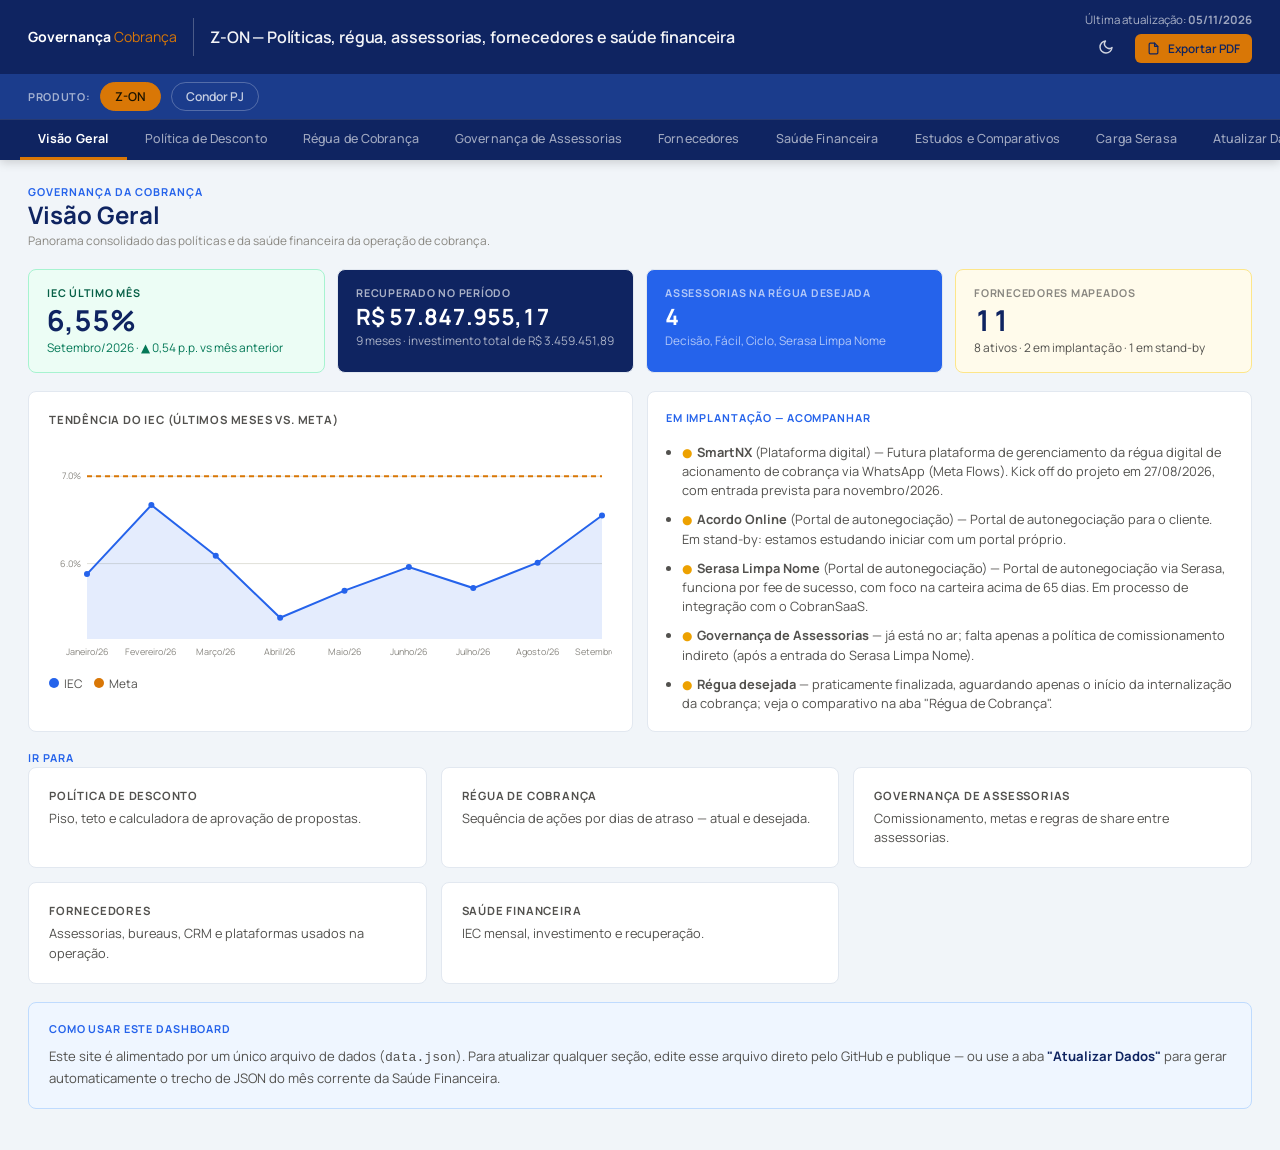
==== index.html @ 25c14201 "Carga Serasa vira aba própria (sai de dentro da Política de Desconto) Co-Authored-By: Claude Sonnet " ====
<!DOCTYPE html>
<html lang="pt-BR">
<head>
<meta charset="UTF-8">
<meta name="viewport" content="width=device-width, initial-scale=1.0">
<title>Governança da Cobrança</title>
<!-- Tipografia (Manrope, Google Fonts — dígitos tabulares para os KPIs) -->
<link rel="preconnect" href="https://fonts.googleapis.com">
<link rel="preconnect" href="https://fonts.gstatic.com" crossorigin>
<link href="https://fonts.googleapis.com/css2?family=Manrope:wght@400;500;600;700;800&display=swap" rel="stylesheet">
<link rel="stylesheet" href="style.css">
<style>
  /* extras específicos deste dashboard, além do template base */
  .table-card-header{font-size:.92rem;font-weight:700;color:var(--brand-navy);letter-spacing:-.01em;}
  body.dark .table-card-header{color:#f1f5f9;}
  .table-portfolio{table-layout:fixed;}

  #topBar{position:sticky;top:0;z-index:200;box-shadow:0 2px 10px rgba(0,0,0,.18);}
  #descontoToggle{position:sticky;top:var(--topbar-h,0px);z-index:150;background:var(--surface);padding:8px 0;margin-bottom:6px;}
  .product-nav{background:var(--brand-navy-mid);display:flex;align-items:center;gap:10px;padding:8px 28px;flex-wrap:wrap;}
  .product-nav-label{font-size:.68rem;font-weight:700;letter-spacing:.06em;text-transform:uppercase;color:rgba(255,255,255,.6);}
  .product-btn{padding:5px 14px;border:1px solid rgba(255,255,255,.25);border-radius:20px;background:transparent;color:rgba(255,255,255,.75);font-size:.76rem;font-weight:600;cursor:pointer;transition:all .15s;}
  .product-btn:hover{border-color:rgba(255,255,255,.5);color:#fff;}
  .product-btn.active{background:var(--brand-gold);border-color:var(--brand-gold);color:#1a1300;}
  .product-empty{padding:40px 20px;text-align:center;color:var(--ink-muted);font-size:.85rem;}
  .product-empty strong{display:block;color:var(--ink-secondary);font-size:1rem;margin-bottom:6px;}
  @media (max-width:480px){ .product-nav{padding:8px 16px;} }

  .recurso-grid{display:grid;grid-template-columns:repeat(auto-fill,minmax(240px,1fr));gap:12px;}
  .recurso-card{display:flex;align-items:center;justify-content:space-between;gap:10px;padding:12px 14px;border:1px solid var(--surface-border,rgba(0,0,0,.08));border-radius:10px;background:var(--surface-2,rgba(0,0,0,.02));}
  .recurso-card.recurso-pendente{opacity:.65;}
  .recurso-info strong{font-size:.82rem;color:var(--ink-primary);display:block;}
  .recurso-info p{font-size:.74rem;color:var(--ink-secondary);margin-top:3px;}
  .recurso-btn{flex-shrink:0;display:inline-flex;align-items:center;gap:6px;padding:6px 12px;border-radius:6px;background:var(--brand-blue);color:#fff;font-size:.74rem;font-weight:700;text-decoration:none;white-space:nowrap;transition:background-color .15s;}
  .recurso-btn:hover{background:var(--brand-blue-light);}
  .recurso-btn-disabled{background:transparent;border:1px dashed var(--ink-muted);color:var(--ink-muted);cursor:default;}

  .status-pill{display:inline-flex;align-items:center;gap:5px;font-size:.68rem;font-weight:700;letter-spacing:.04em;text-transform:uppercase;padding:3px 10px;border-radius:20px;}
  .status-pill.ativo{background:#ECFDF5;color:#065F46;}
  .status-pill.em_implantacao{background:#FFFBEB;color:#92400E;}
  .cg-grid{display:grid;grid-template-columns:repeat(auto-fit,minmax(190px,1fr));gap:10px;margin:10px 0;} .cg-grid label{display:block;font-size:.72rem;color:var(--ink-muted);margin-bottom:3px;} .cg-grid select,.cg-grid input{width:100%;padding:6px 8px;border:1px solid var(--gridline);border-radius:4px;background:var(--surface-card);color:var(--ink-primary);font:inherit;font-size:.85rem;}
  .delta-up{color:#15803D;font-weight:700;} .delta-down{color:#B91C1C;font-weight:700;} body.dark .delta-up{color:#4ADE80;} body.dark .delta-down{color:#F87171;}
  .status-pill.stand_by{background:#F1F5F9;color:#475569;}
  body.dark .status-pill.ativo{background:#0f2d1a;color:#6ee7b7;}
  body.dark .status-pill.em_implantacao{background:#2d2008;color:#F59E0B;}
  body.dark .status-pill.stand_by{background:#1e293b;color:#94A3B8;}

  .regua-track{display:flex;flex-direction:column;gap:0;border-left:2px solid var(--gridline);margin-left:8px;}
  .regua-step{position:relative;padding:10px 0 10px 22px;border-bottom:1px dashed var(--gridline);}
  .regua-step:last-child{border-bottom:none;}
  .regua-step::before{content:'';position:absolute;left:-7px;top:16px;width:12px;height:12px;border-radius:50%;background:var(--brand-blue);border:2px solid var(--surface-card);}
  .regua-step.marco::before{background:var(--brand-gold);}
  .regua-dias{font-size:.68rem;font-weight:700;letter-spacing:.05em;text-transform:uppercase;color:var(--brand-navy);}
  .regua-acao{font-size:.83rem;color:var(--ink-secondary);margin-top:2px;}
  .regua-resp{font-size:.7rem;color:var(--ink-muted);margin-top:2px;}
  body.dark .regua-dias{color:#f1f5f9;}

  .provider-grid{display:grid;grid-template-columns:repeat(auto-fit,minmax(260px,1fr));gap:14px;margin-bottom:18px;}
  .provider-card{background:var(--surface-card);border:1px solid #E2E8F0;border-radius:8px;padding:16px 18px;}
  .provider-name{font-size:.95rem;font-weight:700;color:var(--brand-navy);margin-bottom:2px;}
  .provider-cat{font-size:.68rem;font-weight:700;letter-spacing:.05em;text-transform:uppercase;color:var(--brand-blue);margin-bottom:8px;}
  .provider-papel{font-size:.8rem;color:var(--ink-secondary);line-height:1.5;margin-bottom:10px;}
  .provider-topicos{list-style:none;padding:0;margin:0 0 10px;font-size:.8rem;color:var(--ink-secondary);line-height:1.6;}
  .provider-topicos li{margin-bottom:3px;}
  .provider-topicos strong{color:var(--ink-primary);font-weight:700;}
  body.dark .provider-card{border-color:#334155;}
  body.dark .provider-name{color:#f1f5f9;}

  .calc-frame{width:100%;height:640px;border:1px solid #E2E8F0;border-radius:8px;background:#fff;}
  .estudo-frame{width:100%;height:820px;border:1px solid #E2E8F0;border-radius:8px;background:#fff;}

  .form-grid{display:grid;grid-template-columns:repeat(auto-fit,minmax(220px,1fr));gap:10px 14px;margin-bottom:16px;}
  .form-field label{display:block;font-size:.68rem;font-weight:700;text-transform:uppercase;letter-spacing:.05em;color:var(--ink-muted);margin-bottom:5px;}
  .form-field input, .form-field select{width:100%;padding:8px 10px;border:1px solid #CBD5E1;border-radius:6px;font-size:.85rem;font-family:inherit;background:var(--surface-card);color:var(--ink-primary);}
  body.dark .form-field input, body.dark .form-field select{border-color:#334155;}
  .btn{display:inline-flex;align-items:center;gap:8px;padding:9px 18px;border:none;border-radius:6px;background:var(--brand-navy);color:#fff;font-size:.8rem;font-weight:600;cursor:pointer;transition:background-color .15s,transform .05s;}
  .btn:hover{background:var(--brand-navy-mid);}
  .btn:active{transform:translateY(1px);}
  .btn.gold{background:var(--brand-gold);color:var(--brand-navy);}
  .btn.gold:hover{background:var(--brand-gold-light);}
  textarea#jsonOut{width:100%;min-height:220px;font-family:'IBM Plex Mono',monospace,monospace;font-size:.75rem;padding:12px;border:1px solid #CBD5E1;border-radius:6px;background:#0f172a;color:#e2e8f0;}

  /* callouts (regulamento de assessorias) */
  .callout{border-radius:8px;padding:12px 16px;margin:12px 0;font-size:.83rem;line-height:1.55;border-left:3px solid;background:var(--surface-card);border-top:1px solid #E2E8F0;border-right:1px solid #E2E8F0;border-bottom:1px solid #E2E8F0;}
  .callout p{margin:0;color:var(--ink-secondary);}
  .callout-label{display:block;font-weight:700;margin-bottom:4px;}
  .callout-info{border-left-color:var(--brand-blue);} .callout-info .callout-label{color:var(--brand-blue);}
  .callout-alert{border-left-color:var(--delta-neg);} .callout-alert .callout-label{color:var(--delta-neg);}
  .callout-success{border-left-color:var(--status-good);} .callout-success .callout-label{color:var(--status-good);}
  body.dark .callout{background:var(--surface-card);border-top-color:#334155;border-right-color:#334155;border-bottom-color:#334155;}

  .prizegrid{display:grid;grid-template-columns:repeat(3,1fr);gap:10px;margin:12px 0;}
  @media (max-width:640px){ .prizegrid{grid-template-columns:1fr;} }
  .prizecard{border:1px solid #E2E8F0;border-radius:8px;padding:14px;background:var(--surface-card);}
  body.dark .prizecard{border-color:#334155;}
  .prizecard .place{font-size:.68rem;font-weight:700;letter-spacing:.05em;text-transform:uppercase;color:var(--ink-muted);margin-bottom:8px;}
  .prizecard .row{display:flex;justify-content:space-between;align-items:baseline;padding:6px 0;font-size:.8rem;color:var(--ink-secondary);}
  .prizecard .row .amt{font-weight:700;color:var(--ink-primary);font-variant-numeric:tabular-nums;}
  .prizecard .row.turbo{margin:4px -14px 0;padding:8px 14px;background:#ECFDF5;border-top:1px solid #bbf0cd;}
  .prizecard .row.turbo .amt{color:var(--status-good);}
  body.dark .prizecard .row.turbo{background:#0f2d1a;border-top-color:#1f4a2e;}
  .prizecard .row.plus{margin:0 -14px -14px;padding:8px 14px;background:#FEF3C7;border-top:1px solid #FDE68A;border-radius:0 0 7px 7px;}
  .prizecard .row.plus .amt{color:var(--brand-gold);}
  body.dark .prizecard .row.plus{background:#3a2a0a;border-top-color:#5c4413;}

  .criteria-legend{display:flex;flex-wrap:wrap;gap:10px;margin:2px 0 16px;}
  .criteria-item{flex:1 1 240px;display:flex;align-items:center;gap:9px;padding:10px 13px;border-radius:8px;font-size:.8rem;color:var(--ink-secondary);border:1px solid #E2E8F0;background:var(--surface-card);}
  .criteria-item .tag{flex-shrink:0;font-size:.65rem;font-weight:700;text-transform:uppercase;letter-spacing:.03em;padding:4px 9px;border-radius:100px;}
  .criteria-item.base .tag{background:#F1F5F9;color:var(--ink-secondary);border:1px solid #CBD5E1;}
  .criteria-item.turbo{border-color:#bbf0cd;background:#ECFDF5;}
  .criteria-item.turbo .tag{background:var(--status-good);color:#fff;}
  .criteria-item.plus{border-color:#FDE68A;background:#FEF3C7;}
  .criteria-item.plus .tag{background:var(--brand-gold);color:#fff;}
  body.dark .criteria-item{border-color:#334155;}
  body.dark .criteria-item.base .tag{background:#1e293b;border-color:#334155;}
  body.dark .criteria-item.turbo{border-color:#1f4a2e;background:#0f2d1a;}
  body.dark .criteria-item.plus{border-color:#5c4413;background:#3a2a0a;}
</style>
</head>
<body>
<script>try{if(localStorage.getItem('governancaCobrancaDarkMode')==='true')document.body.classList.add('dark')}catch(e){}</script>

<div id="topBar">
  <div class="header">
    <div class="header-left">
      <div class="logo"><span style="font-weight:700;">Governança</span><em> Cobrança</em></div>
      <div class="header-sep"></div>
      <div class="header-title" id="headerTitle">Políticas, régua, assessorias, fornecedores e saúde financeira</div>
    </div>
    <div class="header-right">
      <div class="header-update">Última atualização: <strong id="lastUpdate">—</strong></div>
      <button id="darkModeBtn" onclick="toggleDark()" title="Alternar modo escuro" style="background:none;border:none;color:#fff;opacity:.8;cursor:pointer;padding:6px 8px;border-radius:8px;display:inline-flex;align-items:center;margin-top:4px;">
        <svg id="iconMoon" width="16" height="16" viewBox="0 0 24 24" fill="none" stroke="currentColor" stroke-width="2.2" stroke-linecap="round" stroke-linejoin="round"><path d="M21 12.79A9 9 0 1 1 11.21 3a7 7 0 0 0 9.79 9.79z"/></svg>
        <svg id="iconSun" width="16" height="16" viewBox="0 0 24 24" fill="none" stroke="currentColor" stroke-width="2.2" stroke-linecap="round" stroke-linejoin="round" style="display:none"><circle cx="12" cy="12" r="5"/><line x1="12" y1="1" x2="12" y2="3"/><line x1="12" y1="21" x2="12" y2="23"/><line x1="4.22" y1="4.22" x2="5.64" y2="5.64"/><line x1="18.36" y1="18.36" x2="19.78" y2="19.78"/><line x1="1" y1="12" x2="3" y2="12"/><line x1="21" y1="12" x2="23" y2="12"/><line x1="4.22" y1="19.78" x2="5.64" y2="18.36"/><line x1="18.36" y1="5.64" x2="19.78" y2="4.22"/></svg>
      </button>
      <button class="print-btn btn gold" onclick="window.print()" style="margin-left:10px;padding:6px 12px;font-size:.74rem;">
        <svg width="13" height="13" viewBox="0 0 24 24" fill="none" stroke="currentColor" stroke-width="2.2" stroke-linecap="round" stroke-linejoin="round"><path d="M14 2H6a2 2 0 0 0-2 2v16a2 2 0 0 0 2 2h12a2 2 0 0 0 2-2V8z"/><polyline points="14 2 14 8 20 8"/></svg>
        Exportar PDF
      </button>
    </div>
  </div>

  <div class="product-nav" id="productNav"></div>

  <div class="tab-nav">
    <button class="tab-btn active" data-tab="visao">Visão Geral</button>
    <button class="tab-btn" data-tab="desconto">Política de Desconto</button>
    <button class="tab-btn" data-tab="regua">Régua de Cobrança</button>
    <button class="tab-btn" data-tab="assessorias">Governança de Assessorias</button>
    <button class="tab-btn" data-tab="fornecedores">Fornecedores</button>
    <button class="tab-btn" data-tab="saude">Saúde Financeira</button>
    <button class="tab-btn" data-tab="estudos">Estudos e Comparativos</button>    <button class="tab-btn" data-tab="carga">Carga Serasa</button>    <button class="tab-btn" data-tab="atualizar">Atualizar Dados</button>
    <button class="tab-btn" data-tab="mapa">Mapa da Cobrança</button>
  </div>
</div>

<!-- VISÃO GERAL -->
<div class="tab-panel active" id="tab-visao">
  <p class="sec-label">Governança da cobrança</p>
  <h1 class="sec-title">Visão Geral</h1>
  <p class="sec-subtitle">Panorama consolidado das políticas e da saúde financeira da operação de cobrança.</p>
  <div class="kpi-grid" id="visaoKpis"></div>

  <div class="chart-grid">
    <div class="chart-card">
      <div class="chart-title">Tendência do IEC (últimos meses vs. meta)</div>
      <div class="chart-wrap h220" id="visaoIecMini"></div>
    </div>
    <div class="insight-panel">
      <div class="insight-title">Em implantação — acompanhar</div>
      <div id="visaoImplantacao"></div>
    </div>
  </div>

  <p class="sec-label" style="margin-top:6px;">Ir para</p>
  <div class="chart-grid" id="visaoAtalhos"></div>

  <div class="destaque-block">
    <div class="destaque-title">Como usar este dashboard</div>
    <div class="destaque-text">
      Este site é alimentado por um único arquivo de dados (<code>data.json</code>). Para atualizar qualquer seção, edite esse arquivo direto pelo GitHub e publique — ou use a aba <strong>"Atualizar Dados"</strong> para gerar automaticamente o trecho de JSON do mês corrente da Saúde Financeira.
    </div>
  </div>
</div>

<!-- POLÍTICA DE DESCONTO -->
<div class="tab-panel" id="tab-desconto">
  <p class="sec-label">Política de desconto</p>
  <h1 class="sec-title">Piso, teto e calculadora de aprovação</h1>
  <p class="sec-subtitle" id="descontoFluxo"></p>

  <div id="descontoContent">
    <div class="filter-row" id="descontoToggle">
      <button class="filter-btn active" data-vista="calculadora">Calculadora</button>
      <button class="filter-btn" data-vista="oficial">Política Oficial</button>
      <button class="filter-btn" data-vista="parcelamento" id="descontoBtnParcelamento">Política de Parcelamento</button>
      <button class="filter-btn" data-vista="quebra" id="descontoBtnQuebra">Quebra de Acordo</button>
      <button class="filter-btn" data-vista="campanhas" id="descontoBtnCampanhas">Campanhas</button>
      <button class="filter-btn" data-vista="serasa" id="descontoBtnSerasa">Serasa Limpa Nome</button>
    </div>

    <div id="descontoSimples" style="display:none;"></div>

    <div id="descontoVista-calculadora">
      <div class="chart-card wide" style="margin-bottom:0;">
        <div class="chart-title" style="display:flex;align-items:center;justify-content:space-between;gap:10px;flex-wrap:wrap;">Calculadora de Aprovação de Negociação
          <button type="button" class="btn" id="calcDownloadBtn" title="Baixa o arquivo HTML autônomo, com a política vigente de hoje">⬇ Baixar calculadora (HTML)</button>
        </div>
        <iframe class="calc-frame" id="calcFrame"></iframe>
      </div>
    </div>

    <div id="descontoVista-oficial" style="display:none;">
      <div class="filter-row" id="oficialSub" style="margin-bottom:14px;">
        <button class="filter-btn active" data-sub="nova">Vigente (desde 02/11)</button>
        <button class="filter-btn" data-sub="anterior">Anterior (histórico)</button>
        <button class="filter-btn" data-sub="comparar">Comparar</button>
      </div>
      <div id="oficialNova"></div>
      <div id="oficialComparar" style="display:none;"></div>
      <div id="oficialAnterior" style="display:none;">
        <div class="callout callout-info" id="anteriorCallout" style="margin-bottom:14px;"></div>
        <div class="table-card">
          <div class="table-card-header"><strong>Política anterior (histórico) — piso por fase de aging</strong></div>
          <div class="table-scroll">
            <table id="tblOficial"></table>
          </div>
        </div>
        <div class="table-card" style="margin-top:14px;">
          <div class="table-card-header"><strong>Política anterior (histórico) — teto (agressiva), máximo negociável</strong></div>
          <div class="table-scroll">
            <table id="tblAgressiva"></table>
          </div>
        </div>
      </div>
    </div>

    <div id="descontoVista-parcelamento" style="display:none;">
      <div class="callout callout-info" id="parcelamentoDescricao" style="margin-bottom:14px;"></div>
      <div class="table-card">
        <div class="table-card-header"><strong id="parcelamentoTitulo">Política de parcelamento vigente</strong></div>
        <div class="table-scroll">
          <table id="tblParcelamento"></table>
        </div>
      </div>
      <div class="table-card" style="margin-top:14px;">
        <div class="table-card-header"><strong>Política anterior (encerrada)</strong></div>
        <div class="table-scroll">
          <table id="tblParcelamentoAnterior"></table>
        </div>
      </div>
      <p class="note" id="parcelamentoAnteriorNota" style="font-size:.78rem;color:var(--ink-muted);margin-top:8px;"></p>
    </div>

    <div id="descontoVista-quebra" style="display:none;">
      <div class="callout callout-info" id="quebraDescricao" style="margin-bottom:14px;"></div>
      <div class="table-card">
        <div class="table-card-header"><strong>Quebra de acordo — antes e depois</strong></div>
        <div class="table-scroll"><table id="tblQuebra"></table></div>
      </div>
      <p class="note" id="quebraAnteriorNota" style="font-size:.78rem;color:var(--ink-muted);margin-top:8px;"></p>
    </div>

    <div id="descontoVista-campanhas" style="display:none;"></div>

    <div id="descontoVista-serasa" style="display:none;"></div>

  </div>
  <div id="descontoEmpty" style="display:none;"></div>
</div>

<!-- RÉGUA -->
<div class="tab-panel" id="tab-regua">
  <p class="sec-label">Régua de cobrança</p>
  <h1 class="sec-title">Sequência de ações por dias de atraso</h1>
  <p class="sec-subtitle" id="reguaSubtitle">Atual (em produção) e Desejada (futuro próximo) lado a lado — linhas em âmbar marcam um marco (bloqueio, negativação, cancelamento, prejuízo).</p>

  <div id="reguaContent">
    <div class="seg-tables-grid" id="reguaComparativo"></div>

    <div class="seg-tables-grid" id="reguaFerrGrid">
      <div class="table-card" style="padding:16px 18px;">
        <div class="table-card-header" style="padding:0 0 10px;border:none;"><strong>Atual — ferramentas e assessorias</strong></div>
        <div id="reguaFerramentasAtual"></div>
      </div>
      <div class="table-card" style="padding:16px 18px;" id="reguaFerrDesejadaCard">
        <div class="table-card-header" style="padding:0 0 10px;border:none;"><strong>Desejada — ferramentas e assessorias</strong></div>
        <div id="reguaFerramentasDesejada"></div>
      </div>
    </div>

    <div class="table-card" style="padding:16px 18px;" id="reguaRecursosCard">
      <div class="table-card-header" style="padding:0 0 10px;border:none;"><strong>Régua digital — recursos de referência</strong></div>
      <div id="reguaRecursos"></div>
    </div>

    <div class="filter-row">
      <span class="filter-label">Mostrar:</span>
      <button class="filter-btn active" data-filtro="todos">Todos</button>
      <button class="filter-btn" data-filtro="marcos">Somente marcos de cobrança</button>
      <button class="filter-btn" data-filtro="acoes">Somente ações de cobrança</button>
    </div>

    <div class="seg-tables-grid" id="reguaTabGrid">
      <div class="table-card">
        <div class="table-card-header"><strong>Régua Estrutural — Atual</strong></div>
        <div class="table-scroll"><table id="tblReguaAtual"></table></div>
      </div>
      <div class="table-card" id="reguaTabDesejadaCard">
        <div class="table-card-header"><strong>Régua Estrutural — Desejada</strong></div>
        <div class="table-scroll"><table id="tblReguaDesejada"></table></div>
      </div>
    </div>
  </div>
  <div id="reguaEmpty" style="display:none;"></div>
</div>

<!-- ASSESSORIAS -->
<div class="tab-panel" id="tab-assessorias">
  <p class="sec-label">Governança de assessorias de cobrança</p>
  <h1 class="sec-title">Comissionamento, metas e regras de share <span class="status-pill em_implantacao" id="assessoriasStatus"></span></h1>
  <p class="sec-subtitle" id="assessoriasObjetivo"></p>
  <button class="print-btn btn gold" id="assessoriasPrintBtn" onclick="exportarRelatorioAssessorias()" style="margin:4px 0 8px;padding:6px 12px;font-size:.74rem;">
    <svg width="14" height="14" viewBox="0 0 24 24" fill="none" stroke="currentColor" stroke-width="2.2" stroke-linecap="round" stroke-linejoin="round" style="vertical-align:-2px;margin-right:4px;"><path d="M14 2H6a2 2 0 0 0-2 2v16a2 2 0 0 0 2 2h12a2 2 0 0 0 2-2V8z"/><polyline points="14 2 14 8 20 8"/><line x1="16" y1="13" x2="8" y2="13"/><line x1="16" y1="17" x2="8" y2="17"/><line x1="10" y1="9" x2="8" y2="9"/></svg>
    Relatório para as assessorias
  </button>

  <div id="assessoriasSimples" style="display:none;"></div>

  <div id="assessoriasContent">
    <div class="filter-row" id="assessoriasToggle">
      <button class="filter-btn active" data-vista="metas">Metas &amp; Comissão</button>
      <button class="filter-btn" data-vista="share">Share &amp; Redistribuição</button>
      <button class="filter-btn" data-vista="premiacao">Premiação &amp; Bônus</button>
      <button class="filter-btn" data-vista="rituais">Rituais de Gestão</button>
      <button class="filter-btn" data-vista="contatos" id="assessoriasBtnContatos">Contatos</button>
    </div>

    <div id="assessoriasVista-metas">
      <div class="destaque-block">
        <div class="destaque-title">Estrutura de metas</div>
        <div class="destaque-text" id="assessoriasMetas"></div>
      </div>

      <div class="table-card">
        <div class="table-card-header"><strong>Comissão base por faixa de aging (100% da meta)</strong></div>
        <div class="table-scroll"><table id="tblComissaoBase"></table></div>
      </div>

      <div class="insight-panel">
        <div class="insight-title">Comissionamento indireto</div>
        <div class="insight-text" id="comissaoIndireta"></div>
      </div>
    </div>

    <div id="assessoriasVista-share" style="display:none;">
      <div class="insight-panel" style="margin-bottom:12px;">
        <div class="insight-title" id="concorrencialTitulo">Estrutura concorrencial</div>
        <div class="insight-text" id="concorrencial"></div>
      </div>

      <div class="table-card">
        <div class="table-card-header" id="tblPortfolioVigenteHeader"><strong>Arquitetura do portfólio por faixas de atraso — vigente</strong></div>
        <div class="table-scroll"><table id="tblPortfolioVigente" class="table-portfolio"></table></div>
      </div>

      <div class="table-card" style="padding:18px;">
        <div class="table-card-header" style="padding:0 0 10px;border:none;"><strong>Perde e Ganha de Carteira (Trimestral)</strong></div>
        <div class="destaque-text" id="perdeGanhaRegra"></div>
        <div class="callout callout-alert" id="perdeGanhaAmostragem"></div>
        <div class="callout callout-info" id="perdeGanhaObservacao" style="margin-top:10px;"></div>
      </div>
    </div>

    <div id="assessoriasVista-premiacao" style="display:none;">
      <div class="table-card" style="padding:18px;">
        <div class="table-card-header" style="padding:0 0 10px;border:none;"><strong>Premiação mensal</strong></div>
        <div id="premiacaoMensalGrid"></div>
        <div class="criteria-legend" id="premiacaoMensalCriterios"></div>
      </div>
      <div class="table-card" style="padding:18px;">
        <div class="table-card-header" style="padding:0 0 10px;border:none;"><strong>Premiação trimestral</strong></div>
        <div id="premiacaoTrimestralGrid"></div>
        <div class="criteria-legend" id="premiacaoTrimestralCriterios"></div>
      </div>
      <div class="callout callout-success" id="premiacaoBonusPrejuizo"></div>
      <div class="callout callout-info" id="premiacaoTravaMinima"></div>
      <div class="callout callout-info" id="premiacaoFormaPagamento"></div>

      <div class="table-card" style="padding:18px;">
        <div class="table-card-header" style="padding:0 0 10px;border:none;"><strong>Repasse e prestação de contas</strong></div>
        <div class="destaque-text" id="governancaRepasse"></div>
      </div>
    </div>

    <div id="assessoriasVista-rituais" style="display:none;">
      <div class="table-card" style="padding:18px;">
        <div class="table-card-header" style="padding:0 0 10px;border:none;"><strong>Rituais de gestão</strong></div>
        <div class="two-col" style="grid-template-columns:1fr 1fr 1fr;margin-bottom:0;" id="rituaisGrid"></div>
      </div>
    </div>

    <div id="assessoriasVista-contatos" style="display:none;">
      <div class="table-card">
        <div class="table-card-header"><strong>Contatos das assessorias</strong></div>
        <div class="table-scroll"><table id="tblContatos"></table></div>
      </div>
    </div>
  </div>
  <div id="assessoriasEmpty" style="display:none;"></div>
</div>

<!-- FORNECEDORES -->
<div class="tab-panel" id="tab-fornecedores">
  <p class="sec-label">Fornecedores</p>
  <h1 class="sec-title">Parceiros do processo de cobrança</h1>
  <p class="sec-subtitle">Assessorias, plataformas, bureaus e ferramentas usados na operação.</p>
  <div class="filter-row" id="fornecedoresToggle">
    <button class="filter-btn active" data-vista="parceiros">Parceiros atuais</button>
    <button class="filter-btn" data-vista="futuro" id="fornecedoresBtnFuturo">Desenho futuro</button>
  </div>
  <div class="provider-grid" id="fornecedoresGrid"></div>
  <div id="fornecedoresFuturo" style="display:none;"></div>
  <div id="fornecedoresEmpty" style="display:none;"></div>
</div>

<!-- SAÚDE FINANCEIRA -->
<div class="tab-panel" id="tab-saude">
  <p class="sec-label">Saúde financeira da cobrança</p>
  <div style="display:flex;align-items:flex-end;justify-content:space-between;flex-wrap:wrap;gap:12px;">
    <h1 class="sec-title" style="margin-bottom:0;">IEC — Índice de Eficiência de Custo</h1>
    <div class="form-field" style="max-width:220px;margin:0;">
      <label>Mês de referência</label>
      <select id="saudeMesSelect"></select>
    </div>
  </div>
  <p class="sec-subtitle" id="iecFormula"></p>
  <div id="saudeContent">
    <div class="kpi-grid" id="saudeKpis"></div>
    <div class="chart-grid">
      <div class="chart-card">
        <div class="chart-title">IEC mensal vs. meta</div>
        <div class="chart-wrap h260" id="chartIec"></div>
      </div>
      <div class="chart-card">
        <div class="chart-title">Investimento vs. Recuperação (R$)</div>
        <div class="chart-wrap h260" id="chartInvest"></div>
      </div>
    </div>
    <div class="table-card">
      <div class="table-card-header"><strong>Investimento por linha, por mês</strong></div>
      <div class="table-scroll"><table id="tblSaude"></table></div>
    </div>
  </div>
  <div id="saudeEmpty" style="display:none;"></div>
</div>

<!-- ESTUDOS E COMPARATIVOS -->
<div class="tab-panel" id="tab-estudos">
  <p class="sec-label">Estudos e comparativos</p>
  <h1 class="sec-title">Estudos e Comparativos Gerais</h1>
  <p class="sec-subtitle">Análises pontuais de cenário e comparativos de custo, fora do ciclo mensal de governança — cada estudo é um documento independente.</p>

  <div id="estudosContent">
    <div class="filter-row" id="estudosToggle"></div>
    <div class="chart-card wide" style="margin-bottom:18px;">
      <div class="chart-title" id="estudoTitulo"></div>
      <iframe class="estudo-frame" id="estudoFrame"></iframe>
      <div class="recurso-card" id="estudoExterno" style="display:none;">
        <div><strong id="estudoExternoTitulo"></strong><div id="estudoExternoDesc" style="font-size:.8rem;color:var(--ink-muted);margin-top:4px;"></div></div>
        <a class="recurso-btn" id="estudoExternoLink" target="_blank" rel="noopener">Abrir estudo ↗</a>
      </div>
    </div>
  </div>
  <div id="estudosEmpty" style="display:none;"></div>
</div>

<!-- ATUALIZAR DADOS -->
<div class="tab-panel" id="tab-atualizar">
  <p class="sec-label">Manutenção</p>
  <h1 class="sec-title">Atualizar dados de Saúde Financeira <span id="atualizarProdutoLabel"></span></h1>
  <p class="sec-subtitle">Preencha os valores do mês, o IEC é calculado sozinho. O botão abaixo gera o <code>data.json</code> <strong>completo</strong> já com esse mês incluído — é só substituir todo o conteúdo do arquivo no GitHub por esse e commitar. Nada de colar em um ponto específico.</p>

  <div id="atualizarContent">
    <div style="display:flex;gap:14px;max-width:360px;margin-bottom:16px;">
      <div class="form-field" style="flex:1;">
        <label>Mês</label>
        <select id="inMesNome"></select>
      </div>
      <div class="form-field" style="flex:1;">
        <label>Ano</label>
        <select id="inAno"></select>
      </div>
    </div>

    <div class="form-grid" id="formLinhas"></div>

    <div class="form-field" style="max-width:320px;margin-bottom:16px;">
      <label>Recuperação do mês (R$)</label>
      <input type="text" inputmode="decimal" id="inRecuperacao" placeholder="0,00">
    </div>

    <div class="kpi-grid" style="margin-bottom:16px;">
      <div class="kpi-card gold">
        <div class="kpi-label">Investimento total (calculado)</div>
        <div class="kpi-value" id="outInvestTotal">R$ 0,00</div>
      </div>
      <div class="kpi-card gold">
        <div class="kpi-label">IEC (calculado)</div>
        <div class="kpi-value" id="outIec">0,00%</div>
      </div>
    </div>

    <button class="btn" onclick="gerarJson()">Gerar data.json atualizado</button>
    <button class="btn gold" style="margin-left:8px;" onclick="copiarJson()">Copiar</button>
    <span id="gerarJsonAviso" style="margin-left:12px;font-size:.78rem;color:var(--brand-gold);font-weight:600;"></span>

    <p class="footnote" style="margin-top:16px;">Isso é o arquivo <code>data.json</code> inteiro (todos os produtos, todas as seções) com o mês acima já incluído em <code>saudeFinanceira.meses</code> do produto selecionado no seletor no topo do site. No GitHub, abra o <code>data.json</code>, selecione tudo (Ctrl/Cmd+A), cole por cima e faça o commit.</p>
    <textarea id="jsonOut" readonly style="margin-top:6px;"></textarea>
  </div>
  <div id="atualizarEmpty" style="display:none;"></div>
</div>

<!-- MAPA DA COBRANÇA (artefato Claude) -->
<div class="tab-panel" id="tab-mapa">
  <p class="sec-label">Governança da cobrança — Grupo Zonta</p>
  <h1 class="sec-title">Mapa da Cobrança</h1>
  <p class="sec-subtitle">Progresso das frentes de governança de cobrança PF e PJ do grupo (internalização, régua, integrações, assessorias). Mantido à parte, num artefato Claude com atualização em tempo real.</p>

  <div class="recurso-card">
    <div class="recurso-info">
      <strong>Mapa da Cobrança (artefato Claude)</strong>
      <p>A claude.ai não permite ser embutida dentro de outro site (bloqueio de segurança do navegador), então o quadro vive num link à parte — abre numa aba nova e pede login com a conta da organização para ver e atualizar os status.</p>
    </div>
    <a class="recurso-btn" href="https://claude.ai/artifact/Emsnqr9PTwcuqtrRzKNjjL" target="_blank" rel="noopener">Abrir Mapa da Cobrança ↗</a>
  </div>
</div>

<!-- CARGA SERASA (módulo estático: processa o arquivo no navegador, sem data.json) -->
<div class="tab-panel" id="tab-carga">
  <p class="sec-label">Serasa Limpa Nome</p>
  <h1 class="sec-title">Carga de dívidas para o Serasa</h1>
  <p class="sec-subtitle">Converte um CSV de dívidas para o layout de inclusão ou de exclusão do Serasa Limpa Nome (carteira Z-ON card). Os parâmetros da carteira e a tabela de desconto estão em Política de Desconto → Serasa Limpa Nome.</p>
  <div id="cargaRoot"></div>
</div>

<script>
let DATA = null;
let dataEditavel = null; // cópia de trabalho de DATA, acumula as edições feitas na aba "Atualizar Dados" nesta sessão do navegador

function toggleDark(){
  const isDark = document.body.classList.toggle('dark');
  try{localStorage.setItem('governancaCobrancaDarkMode', isDark)}catch(e){}
  const moon = document.getElementById('iconMoon');
  const sun  = document.getElementById('iconSun');
  if(moon) moon.style.display = isDark ? 'none' : '';
  if(sun)  sun.style.display  = isDark ? '' : 'none';
}
(function _syncDarkIcon(){
  if(document.body.classList.contains('dark')){
    const moon = document.getElementById('iconMoon');
    const sun  = document.getElementById('iconSun');
    if(moon) moon.style.display = 'none';
    if(sun)  sun.style.display  = '';
  }
})();

document.querySelectorAll('.tab-btn').forEach(btn=>{
  btn.addEventListener('click', ()=>{
    document.querySelectorAll('.tab-btn').forEach(b=>b.classList.remove('active'));
    document.querySelectorAll('.tab-panel').forEach(p=>p.classList.remove('active'));
    btn.classList.add('active');
    document.getElementById('tab-'+btn.dataset.tab).classList.add('active');
  });
});

function brl(v){ return (v||0).toLocaleString('pt-BR', {style:'currency', currency:'BRL'}); }
function pct(v, casas){ return (v===null||v===undefined) ? '—' : v.toFixed(casas!==undefined?casas:2).replace('.', ',') + '%'; }

/* ---------- GRÁFICOS SVG (sem dependência externa — mais confiável em redes corporativas restritas) ---------- */
function svgEl(tag, attrs){
  const el = document.createElementNS('http://www.w3.org/2000/svg', tag);
  for(const k in attrs) el.setAttribute(k, attrs[k]);
  return el;
}

/* ---------- tooltip compartilhado pelos gráficos SVG ---------- */
function chartTooltipEl(container){
  let tip = container.querySelector('.chart-tooltip');
  if(!tip){
    tip = document.createElement('div');
    tip.className = 'chart-tooltip';
    container.appendChild(tip);
  }
  return tip;
}
function positionTooltip(container, tip, clientX, clientY){
  const rect = container.getBoundingClientRect();
  tip.style.display = 'block';
  let left = clientX - rect.left + 14;
  let top = clientY - rect.top + 14;
  const tw = tip.offsetWidth, th = tip.offsetHeight;
  if(left + tw > rect.width) left = clientX - rect.left - tw - 14;
  if(top + th > rect.height) top = clientY - rect.top - th - 14;
  if(left < 2) left = 2;
  if(top < 2) top = 2;
  tip.style.left = left + 'px';
  tip.style.top = top + 'px';
}
function svgCursorPoint(svg, evt){
  const pt = svg.createSVGPoint();
  pt.x = evt.clientX; pt.y = evt.clientY;
  const ctm = svg.getScreenCTM();
  if(!ctm) return {x:0,y:0};
  return pt.matrixTransform(ctm.inverse());
}

function drawLineChart(containerId, labels, series, yFmt){
  const container = document.getElementById(containerId);
  if(!container) return;
  container.innerHTML = '';
  const w = Math.max(container.clientWidth || 380, 260), h = container.clientHeight || 220;
  const padL = 38, padR = 10, padT = 14, padB = 22;
  const plotW = w - padL - padR, plotH = h - padT - padB;
  const isDark = document.body.classList.contains('dark');
  const gridColor = isDark ? '#334155' : '#e1e0d9';
  const textColor = isDark ? '#94a3b8' : '#898781';
  const crosshairColor = isDark ? '#64748b' : '#c3c2b7';

  let allVals = [];
  series.forEach(s=>allVals = allVals.concat(s.data));
  let vMin = Math.min(...allVals), vMax = Math.max(...allVals);
  if(vMin === vMax){ vMin -= 1; vMax += 1; }
  const margin = (vMax - vMin) * 0.15 || 1;
  vMin -= margin; vMax += margin;

  const svg = svgEl('svg', {viewBox:`0 0 ${w} ${h}`, width:'100%', height:'100%'});

  const n = labels.length;
  const x = i => padL + (n<=1 ? plotW/2 : (i/(n-1)) * plotW);
  const y = v => padT + plotH - ((v - vMin)/(vMax - vMin)) * plotH;

  // gridlines (passos "redondos", evita dois rótulos formatados iguais quando
  // os dados ficam num range estreito perto de uma meta fixa — bug real visto
  // em 28/08/2026: duas linhas de "7%" no eixo quando a meta de IEC subiu pra
  // 7% e passou a ficar perto do teto do range dos dados)
  const rawStep = (vMax - vMin) / 3;
  const mag = Math.pow(10, Math.floor(Math.log10(rawStep)));
  const normStep = rawStep / mag;
  const niceStep = (normStep < 1.5 ? 1 : normStep < 3 ? 2 : normStep < 7 ? 5 : 10) * mag;
  const niceMin = Math.ceil(vMin / niceStep) * niceStep;
  let lastGridLabel = null;
  for(let gv = niceMin; gv <= vMax + niceStep*1e-6; gv += niceStep){
    const label = yFmt ? yFmt(gv) : gv.toFixed(1);
    if(label === lastGridLabel) continue; // mesmo texto que o rótulo anterior — pula em vez de duplicar
    lastGridLabel = label;
    const gy = y(gv);
    svg.appendChild(svgEl('line', {x1:padL, x2:w-padR, y1:gy, y2:gy, stroke:gridColor, 'stroke-width':1}));
    const lbl = svgEl('text', {x:padL-6, y:gy+3, 'text-anchor':'end', 'font-size':9, fill:textColor});
    lbl.textContent = label;
    svg.appendChild(lbl);
  }

  // eixo X labels
  const xLabelEls = [];
  labels.forEach((l,i)=>{
    const lbl = svgEl('text', {x:x(i), y:h-6, 'text-anchor':'middle', 'font-size':9, fill:textColor});
    lbl.textContent = l;
    svg.appendChild(lbl);
    xLabelEls.push(lbl);
  });

  series.forEach(s=>{
    const pts = s.data.map((v,i)=>[x(i), y(v)]);
    if(s.fill){
      const areaPts = [[x(0), y(vMin)], ...pts, [x(pts.length-1), y(vMin)]];
      svg.appendChild(svgEl('polygon', {points: areaPts.map(p=>p.join(',')).join(' '), fill:s.color, opacity:0.12}));
    }
    const line = svgEl('polyline', {points: pts.map(p=>p.join(',')).join(' '), fill:'none', stroke:s.color, 'stroke-width':2});
    if(s.dash) line.setAttribute('stroke-dasharray', '5,4');
    svg.appendChild(line);
    if(!s.dash){
      pts.forEach(p=>{
        svg.appendChild(svgEl('circle', {cx:p[0], cy:p[1], r:3, fill:s.color}));
      });
    }
  });

  // crosshair vertical (oculto até o hover)
  const crosshair = svgEl('line', {x1:0, x2:0, y1:padT, y2:padT+plotH, stroke:crosshairColor, 'stroke-width':1, 'stroke-dasharray':'3,3', opacity:0, 'pointer-events':'none'});
  svg.appendChild(crosshair);

  // pontos de destaque por série (mostrados no índice sob o cursor)
  const hoverDots = series.map(s=>{
    const dot = svgEl('circle', {r:5.5, fill:s.color, stroke:isDark?'#0f172a':'#fff', 'stroke-width':2, opacity:0, 'pointer-events':'none'});
    svg.appendChild(dot);
    return dot;
  });

  const tip = chartTooltipEl(container);

  function hideHover(){
    crosshair.setAttribute('opacity', 0);
    hoverDots.forEach(d=>d.setAttribute('opacity', 0));
    tip.style.display = 'none';
    xLabelEls.forEach(el=>el.setAttribute('font-weight', 'normal'));
  }

  function updateHover(evt){
    if(n===0) return;
    const pt = svgCursorPoint(svg, evt);
    const step = n<=1 ? plotW : plotW/(n-1);
    let idx = Math.round((pt.x - padL) / step);
    idx = Math.max(0, Math.min(n-1, idx));

    crosshair.setAttribute('x1', x(idx));
    crosshair.setAttribute('x2', x(idx));
    crosshair.setAttribute('opacity', 1);
    xLabelEls.forEach((el,i)=>el.setAttribute('font-weight', i===idx ? '700' : 'normal'));

    let rows = '';
    series.forEach((s,si)=>{
      const v = s.data[idx];
      if(!s.dash){
        hoverDots[si].setAttribute('cx', x(idx));
        hoverDots[si].setAttribute('cy', y(v));
        hoverDots[si].setAttribute('opacity', 1);
      } else {
        hoverDots[si].setAttribute('opacity', 0);
      }
      rows += `<div class="tt-row"><span class="tt-dot" style="background:${s.color}"></span>${s.label}: <strong>${s.fmt ? s.fmt(v) : v}</strong></div>`;
    });
    tip.innerHTML = `<div class="tt-title">${labels[idx]}</div>${rows}`;
    positionTooltip(container, tip, evt.clientX, evt.clientY);
  }

  const overlay = svgEl('rect', {x:0, y:0, width:w, height:h, fill:'transparent', 'pointer-events':'all', style:'cursor:crosshair;'});
  overlay.addEventListener('pointermove', updateHover);
  overlay.addEventListener('pointerdown', updateHover);
  overlay.addEventListener('pointerleave', hideHover);
  overlay.addEventListener('mouseleave', hideHover);
  svg.appendChild(overlay);

  container.appendChild(svg);
  container.appendChild(tip);

  // legenda
  const legend = document.createElement('div');
  legend.className = 'chart-legend';
  legend.innerHTML = series.map(s=>`<span class="legend-item"><span class="legend-dot" style="background:${s.color}"></span>${s.label}</span>`).join('');
  container.appendChild(legend);
}

function drawDualBarChart(containerId, labels, series, valFmt){
  const container = document.getElementById(containerId);
  if(!container) return;
  container.innerHTML = '';
  const w = Math.max(container.clientWidth || 380, 260), h = (container.clientHeight || 220) - 22; // reserva espaço p/ legenda
  const padL = 8, padR = 8, padT = 10, padB = 22;
  const plotW = w - padL - padR, plotH = h - padT - padB;
  const isDark = document.body.classList.contains('dark');
  const textColor = isDark ? '#94a3b8' : '#898781';
  const hoverColBg = isDark ? 'rgba(148,163,184,.12)' : 'rgba(15,36,97,.06)';

  const svg = svgEl('svg', {viewBox:`0 0 ${w} ${h}`, width:'100%', height:'100%'});
  const n = labels.length;
  const groupW = plotW / n;
  const barW = Math.min(18, groupW/4);
  const maxes = series.map(s=>Math.max(...s.data, 1));

  // retângulo de destaque de coluna (atrás das barras, oculto até o hover)
  const hoverCol = svgEl('rect', {x:0, y:padT, width:groupW, height:plotH, fill:hoverColBg, opacity:0, 'pointer-events':'none'});
  svg.appendChild(hoverCol);

  const barsByGroup = [];
  labels.forEach((l,gi)=>{
    const gx = padL + gi*groupW + groupW/2;
    const bars = [];
    series.forEach((s,si)=>{
      const v = s.data[gi];
      const bh = (v / maxes[si]) * plotH;
      const bx = gx - (series.length*barW)/2 + si*barW;
      const by = padT + plotH - bh;
      const rect = svgEl('rect', {x:bx, y:by, width:barW-2, height:Math.max(bh,1), fill:s.color, rx:2, style:'transition:opacity .1s;'});
      svg.appendChild(rect);
      bars.push(rect);
    });
    barsByGroup.push(bars);
    const lbl = svgEl('text', {x:gx, y:h-6, 'text-anchor':'middle', 'font-size':9, fill:textColor});
    lbl.textContent = l;
    svg.appendChild(lbl);
  });

  const tip = chartTooltipEl(container);

  function hideHover(){
    hoverCol.setAttribute('opacity', 0);
    barsByGroup.forEach(bars=>bars.forEach(b=>b.setAttribute('opacity', 1)));
    tip.style.display = 'none';
  }
  function showHover(gi, evt){
    hoverCol.setAttribute('x', padL + gi*groupW);
    hoverCol.setAttribute('opacity', 1);
    barsByGroup.forEach((bars,i)=>bars.forEach(b=>b.setAttribute('opacity', i===gi ? 1 : .45)));
    const rows = series.map((s,si)=>{
      const v = s.data[gi];
      return `<div class="tt-row"><span class="tt-dot" style="background:${s.color}"></span>${s.label}: <strong>${valFmt ? valFmt(v) : v}</strong></div>`;
    }).join('');
    tip.innerHTML = `<div class="tt-title">${labels[gi]}</div>${rows}`;
    positionTooltip(container, tip, evt.clientX, evt.clientY);
  }

  labels.forEach((l,gi)=>{
    const zone = svgEl('rect', {x:padL+gi*groupW, y:0, width:groupW, height:h, fill:'transparent', 'pointer-events':'all', style:'cursor:pointer;'});
    zone.addEventListener('pointermove', evt=>showHover(gi, evt));
    zone.addEventListener('pointerdown', evt=>showHover(gi, evt));
    zone.addEventListener('pointerenter', evt=>showHover(gi, evt));
    zone.addEventListener('pointerleave', hideHover);
    zone.addEventListener('mouseleave', hideHover);
    svg.appendChild(zone);
  });

  container.appendChild(svg);
  container.appendChild(tip);
  const legend = document.createElement('div');
  legend.className = 'chart-legend';
  legend.innerHTML = series.map(s=>`<span class="legend-item"><span class="legend-dot" style="background:${s.color}"></span>${s.label} (escala própria)</span>`).join('');
  container.appendChild(legend);
}

let produtoAtual = null;

function produto(){ return DATA.produtos[produtoAtual]; }

function emptyState(msg){
  return `<div class="product-empty"><strong>Ainda não configurado</strong>${msg}</div>`;
}

fetch('data.json?v=' + Date.now())
  .then(r=>{ if(!r.ok) throw new Error('HTTP '+r.status); return r.json(); })
  .then(json=>{
    DATA = json;
    dataEditavel = JSON.parse(JSON.stringify(json));
    produtoAtual = DATA.produtoPadrao || Object.keys(DATA.produtos)[0];
    renderProductNav();
    renderAll();
    document.getElementById('cargaRoot').innerHTML = cargaHtml();
    cargaInit();
  })
  .catch(err=>{
    document.body.innerHTML = '<div style="padding:40px;font-family:sans-serif;color:#B91C1C;">Não foi possível carregar <code>data.json</code>. Se você abriu este arquivo direto do disco (duplo clique), sirva a pasta com um servidor local (ex: <code>python -m http.server</code>) — navegadores bloqueiam leitura de arquivo local por segurança. Detalhe: ' + err.message + '</div>';
  });

function safe(fn, nome){
  try{ fn(); }
  catch(e){ console.error('Falha ao renderizar ' + nome + ':', e); }
}

function renderProductNav(){
  const ids = Object.keys(DATA.produtos);
  document.getElementById('productNav').innerHTML = `
    <span class="product-nav-label">Produto:</span>
    ${ids.map(id=>`<button class="product-btn ${id===produtoAtual?'active':''}" data-produto="${id}">${DATA.produtos[id].nome}</button>`).join('')}`;
  document.querySelectorAll('.product-btn').forEach(btn=>{
    btn.addEventListener('click', ()=>{
      produtoAtual = btn.dataset.produto;
      document.querySelectorAll('.product-btn').forEach(b=>b.classList.remove('active'));
      btn.classList.add('active');
      renderAll();
    });
  });
}

function renderAll(){
  const p = produto();
  document.getElementById('headerTitle').textContent = p.nome + ' — Políticas, régua, assessorias, fornecedores e saúde financeira';
  document.getElementById('lastUpdate').textContent = dataBR(p.ultimaAtualizacao);
  safe(renderVisaoGeral, 'Visão Geral');
  safe(renderDesconto, 'Política de Desconto');
  safe(renderRegua, 'Régua de Cobrança');
  safe(renderAssessorias, 'Governança de Assessorias');
  safe(renderFornecedores, 'Fornecedores');
  safe(renderSaude, 'Saúde Financeira');
  safe(renderEstudos, 'Estudos e Comparativos');
  safe(buildFormLinhas, 'Formulário de Atualização');
}

/* ---------- VISÃO GERAL ---------- */
function renderVisaoGeral(){
  const p = produto();
  const fornecedores = p.fornecedores || [];
  const temSaude = !!(p.saudeFinanceira && p.saudeFinanceira.meses && p.saudeFinanceira.meses.length);
  const meses = temSaude ? p.saudeFinanceira.meses : [];
  const ultimo = temSaude ? meses[meses.length-1] : null;
  const anterior = temSaude && meses.length>1 ? meses[meses.length-2] : null;
  const deltaIec = anterior ? (ultimo.iec - anterior.iec) : null;
  const ativos = fornecedores.filter(f=>f.status==='ativo').length;
  const implantacao = fornecedores.filter(f=>f.status==='em_implantacao').length;
  const standBy = fornecedores.filter(f=>f.status==='stand_by').length;
  const recupAcumulada = meses.reduce((s,m)=>s+m.recuperacao, 0);
  const investAcumulado = meses.reduce((s,m)=>s+m.investimentoTotal, 0);
  const assessoriasDesejada = (p.regua && (p.regua.desejada || p.regua.atual || {}).assessoriasAtivas) || [];

  const kpis = [
    temSaude
      ? {label:'IEC último mês', value: pct(ultimo.iec), sub: ultimo.mes + (deltaIec!==null ? ` · ${deltaIec<=0?'▼':'▲'} ${Math.abs(deltaIec).toFixed(2).replace('.',',')} p.p. vs mês anterior` : ''), cls: ultimo.iec <= p.saudeFinanceira.metaIec ? 'green' : 'red'}
      : {label:'IEC último mês', value:'—', sub:'Saúde financeira ainda não configurada', cls:'red'},
    {label:'Recuperado no período', value: temSaude ? brl(recupAcumulada) : '—', sub: temSaude ? (meses.length + ' meses · investimento total de ' + brl(investAcumulado)) : '—', cls:'navy'},
    {label: p.regua && !p.regua.desejada ? 'Assessorias na régua atual' : 'Assessorias na régua desejada', value: assessoriasDesejada.length || '—', sub: assessoriasDesejada.join(', ') || 'Régua ainda não configurada', cls:'blue'},
    {label:'Fornecedores mapeados', value: fornecedores.length, sub: fornecedores.length ? (ativos + ' ativos · ' + implantacao + ' em implantação' + (standBy ? ' · ' + standBy + ' em stand-by' : '')) : 'Nenhum fornecedor cadastrado ainda', cls:'gold'},
  ];
  document.getElementById('visaoKpis').innerHTML = kpis.map(k=>`
    <div class="kpi-card ${k.cls}">
      <div class="kpi-label">${k.label}</div>
      <div class="kpi-value" style="${k.cls==='navy'||k.cls==='blue' ? 'font-size:1.4rem;' : ''}">${k.value}</div>
      <div class="kpi-sub">${k.sub}</div>
    </div>`).join('');

  if(temSaude){
    const labels = meses.map(m=>m.mes.replace('/2026','/26'));
    drawLineChart('visaoIecMini', labels, [
      { data: meses.map(m=>m.iec), color:'#2563EB', label:'IEC', fill:true, fmt:v=>v.toFixed(2).replace('.',',')+'%' },
      { data: meses.map(()=>p.saudeFinanceira.metaIec), color:'#D97706', label:'Meta', dash:true, fmt:v=>v.toFixed(2).replace('.',',')+'%' }
    ], v=>v.toFixed(1)+'%');
  } else {
    document.getElementById('visaoIecMini').innerHTML = emptyState('Cadastre a Saúde Financeira deste produto no data.json para ver a tendência aqui.');
  }

  const pendencias = [];
  fornecedores.filter(f=>f.status==='em_implantacao' || f.status==='stand_by').forEach(f=>{
    pendencias.push(`<strong>${f.nome}</strong> (${f.categoria}) — ${f.papel}`);
  });
  if(p.assessorias && p.assessorias.pendente){
    pendencias.push(`<strong>Governança de Assessorias</strong> — já está no ar; falta apenas ${p.assessorias.pendente}.`);
  }
  if(p.regua && p.regua.desejada){
    pendencias.push(`<strong>Régua desejada</strong> — ${p.regua.desejada.situacao || 'ainda não é a régua em produção'}; veja o comparativo na aba "Régua de Cobrança".`);
  }
  document.getElementById('visaoImplantacao').innerHTML = pendencias.length ? `
    <ul style="margin:0 0 0 16px;padding:0;display:flex;flex-direction:column;gap:10px;">
      ${pendencias.map(pd=>`<li class="dot-y" style="font-weight:400;font-size:.8rem;line-height:1.5;color:var(--ink-secondary);">${pd}</li>`).join('')}
    </ul>` : '<p style="font-size:.8rem;color:var(--ink-muted);">Nada em implantação registrado para este produto.</p>';

  const atalhos = [
    {tab:'desconto', titulo:'Política de Desconto', desc:'Piso, teto e calculadora de aprovação de propostas.'},
    {tab:'regua', titulo:'Régua de Cobrança', desc:'Sequência de ações por dias de atraso — atual e desejada.'},
    {tab:'assessorias', titulo:'Governança de Assessorias', desc:'Comissionamento, metas e regras de share entre assessorias.'},
    {tab:'fornecedores', titulo:'Fornecedores', desc:'Assessorias, bureaus, CRM e plataformas usados na operação.'},
    {tab:'saude', titulo:'Saúde Financeira', desc:'IEC mensal, investimento e recuperação.'},
  ];
  document.getElementById('visaoAtalhos').innerHTML = atalhos.map(a=>`
    <div class="chart-card" style="cursor:pointer;" onclick="document.querySelector('.tab-btn[data-tab=\\'${a.tab}\\']').click()">
      <div class="chart-title" style="margin-bottom:6px;">${a.titulo}</div>
      <p style="font-size:.8rem;color:var(--ink-secondary);line-height:1.5;margin:0;">${a.desc}</p>
    </div>`).join('');
}

/* ---------- POLÍTICA DE DESCONTO ---------- */
let descontoToggleBound = false;
const DESCONTO_VISTAS = ['calculadora', 'oficial', 'parcelamento', 'quebra', 'campanhas', 'serasa'];

function oficialSubVista(v){
  document.querySelectorAll('#oficialSub .filter-btn').forEach(b=>b.classList.toggle('active', b.dataset.sub === v));
  ['nova','comparar','anterior'].forEach(k=>{ document.getElementById({nova:'oficialNova',comparar:'oficialComparar',anterior:'oficialAnterior'}[k]).style.display = (k === v) ? '' : 'none'; });
}
document.querySelectorAll('#oficialSub .filter-btn').forEach(b=>b.addEventListener('click', ()=>oficialSubVista(b.dataset.sub)));

function descontoMostrarVista(vista){
  document.querySelectorAll('#descontoToggle .filter-btn').forEach(b=>b.classList.toggle('active', b.dataset.vista === vista));
  DESCONTO_VISTAS.forEach(v=>{ document.getElementById('descontoVista-' + v).style.display = (v === vista) ? '' : 'none'; });
}

/* ---------- CARGA SERASA LIMPA NOME ----------
   Converte um CSV de dívidas para o layout de inclusão (ou de exclusão) do Serasa Limpa Nome, igual aos modelos do próprio Serasa.
   Tudo roda no navegador: o arquivo não é enviado, gravado nem publicado (o site e o repositório são públicos). */
const SE_CAB = ["Detalhe: Número do CPF ou do CNPJ do Devedor;Detalhe: Contrato relacionado a dívida;Detalhe: Valor da dívida original ou atualizado com juros.;Detalhe: Dia de inicio do atraso da dívida;Detalhe: Detalhe da dívida que o devedor possui;Detalhe: Valor atualizado da dívida.", "Exemplos: 033.827.099-20 ou 61.777.191/0001-04;Exemplos: AAABBCCC ou 91234467 ou A654CV78.;\"Exemplos: ou 1000,00 ou 1000\";Exemplo: 23/07/2022;Exemplos: TELEFONIA ou CARTAO CREDITO ou EMPRESTIMO;\"Exemplos: ou 1000,00 ou 1000\"", "\"Regra: Preenchimento obrigatório com pontos, barra e hífen. Preencher a partir da linha 5.\";Regra: Preenchimento obrigatório. Preencher a partir da linha 5.;Regra: Preenchimento obrigatório. Preencher a partir da linha 5.;Regra: Preenchimento obrigatório no padrão DD/MM/AAAA. Preencher a partir da linha 5.;Regra: Preenchimento obrigatório. Preencher a partir da linha 5.;Regra: Preenchimento OPCIONAL. Preencher a partir da linha 5.", "CPF_CNPJ_DEVEDOR (PREENCHA ABAIXO);CONTRATO_DIVIDA (PREENCHA ABAIXO);VALOR_DIVIDA (PREENCHA ABAIXO);DATA_VENCIMENTO_DIVIDA (PREENCHA ABAIXO);TIPO_DIVIDA (PREENCHA ABAIXO);VALOR_ATUALIZADO (PREENCHA ABAIXO)"];
const seNum = v => (Math.round(v * 100) / 100).toFixed(2).replace('.', ',');
const seDoc = v => {
  const d = String(v || '').replace(/\D/g, '');
  if (!d || d.length > 14 || /^0+$/.test(d)) return '';
  return d.length <= 11
    ? d.padStart(11, '0').replace(/(\d{3})(\d{3})(\d{3})(\d{2})/, '$1.$2.$3-$4')
    : d.padStart(14, '0').replace(/(\d{2})(\d{3})(\d{3})(\d{4})(\d{2})/, '$1.$2.$3/$4-$5');
};
const cargaNorm = s => String(s || '').normalize('NFD').replace(/[̀-ͯ]/g, '').toLowerCase().trim();
// "1.234,56" ou "1234.56" ou "R$ 1234,56"; shortcut: "1.234" sem vírgula vale 1,234 (ponto decimal), confira o total na tela
const cargaNum = v => {
  let s = String(v == null ? '' : v).replace(/[^\d,.\-]/g, '');
  if (!s) return NaN;
  if (s.includes(',')) s = s.replace(/\./g, '').replace(',', '.');
  return parseFloat(s);
};
const cargaData = v => {
  const s = String(v == null ? '' : v).trim();
  let m = s.match(/^(\d{1,2})\/(\d{1,2})\/(\d{4})/), iso = '';
  if (m) iso = `${m[3]}-${m[2].padStart(2, '0')}-${m[1].padStart(2, '0')}`;
  else { m = s.match(/^(\d{4})-(\d{2})-(\d{2})/); if (m) iso = m[0]; }
  const t = iso ? Date.parse(iso + 'T00:00:00Z') : NaN;
  return !isNaN(t) && new Date(t).toISOString().slice(0, 10) === iso ? iso : '';
};
const cargaDmy = iso => iso.split('-').reverse().join('/');
function cargaParseCsv(txt) {
  txt = txt.replace(/^﻿/, '');
  const first = txt.split(/\r?\n/, 1)[0];
  const sep = (first.match(/;/g) || []).length > (first.match(/,/g) || []).length ? ';' : ',';
  const rows = [];
  let row = [], cur = '', q = false;
  for (let i = 0; i < txt.length; i++) {
    const c = txt[i];
    if (q) {
      if (c === '"') { if (txt[i + 1] === '"') { cur += '"'; i++; } else q = false; }
      else cur += c;
    } else if (c === '"') q = true;
    else if (c === sep) { row.push(cur); cur = ''; }
    else if (c === '\n' || c === '\r') {
      if (c === '\r' && txt[i + 1] === '\n') i++;
      row.push(cur); cur = '';
      if (row.length > 1 || row[0] !== '') rows.push(row);
      row = [];
    } else cur += c;
  }
  if (cur !== '' || row.length) { row.push(cur); rows.push(row); }
  return rows;
}
// m = índices das colunas {doc, contrato, par, venc, valor, ass}; o = {modo:'incl'|'excl', min, ass, tipo, ref, faixas}
function cargaMontar(rows, m, o) {
  const incl = o.modo === 'incl', out = new Map();
  const r = { lidas: rows.length - 1, semDoc: 0, semContrato: 0, semData: 0, semValor: 0, curta: 0, outraAss: 0, repetidas: 0 };
  const ref = Date.parse(o.ref + 'T00:00:00Z');
  const cel = (x, k) => (k >= 0 && x[k] != null ? String(x[k]).trim() : '');
  for (let i = 1; i < rows.length; i++) {
    const x = rows[i];
    if (incl && m.ass >= 0 && o.ass && !cargaNorm(cel(x, m.ass)).includes(cargaNorm(o.ass))) { r.outraAss++; continue; }
    const doc = seDoc(cel(x, m.doc));
    if (!doc) { r.semDoc++; continue; }
    const base = cel(x, m.contrato).replace(/[;\r\n]/g, ' ');
    if (!base) { r.semContrato++; continue; }
    const par = cel(x, m.par).replace(/[;\r\n]/g, ' ');
    const contrato = par ? base + '-' + par : base;
    let valor = 0, venc = '';
    if (incl) {
      valor = cargaNum(cel(x, m.valor));
      if (!(valor > 0)) { r.semValor++; continue; }
      venc = cargaData(cel(x, m.venc));
      if (!venc) { r.semData++; continue; }
      if (Math.round((ref - Date.parse(venc + 'T00:00:00Z')) / 864e5) < o.min) { r.curta++; continue; }
    }
    const k = doc + '|' + contrato, a = out.get(k);
    if (a) { r.repetidas++; a.valor = Math.round((a.valor + valor) * 100) / 100; if (venc && venc < a.venc) a.venc = venc; }
    else out.set(k, { doc, contrato, valor, venc });
  }
  const linhas = [...out.values()];
  r.total = Math.round(linhas.reduce((s, l) => s + l.valor, 0) * 100) / 100;
  r.porFaixa = (o.faixas || []).map(f => {
    const it = incl ? linhas.filter(l => { const d = Math.round((ref - Date.parse(l.venc + 'T00:00:00Z')) / 864e5); return d >= f.diasDe && d <= f.diasAte; }) : [];
    return { de: f.diasDe, ate: f.diasAte, n: it.length, valor: Math.round(it.reduce((s, l) => s + l.valor, 0) * 100) / 100 };
  });
  return { linhas, r };
}
const cargaCsvIncl = (it, tipo) => '﻿' + SE_CAB.concat(it.map(i => [i.doc, i.contrato, seNum(i.valor), cargaDmy(i.venc), tipo, ''].join(';'))).join('\r\n');
const cargaCsvExcl = it => '﻿' + ['NUMERO_CONTRATO;DOCUMENTO'].concat(it.map(i => i.contrato + ';' + i.doc)).join('\r\n');
const cargaMascara = d => d.replace(/\d(?=(?:\D*\d){2})/g, '•');
const cargaEsc = s => String(s).replace(/[&<>"]/g, c => ({ '&': '&amp;', '<': '&lt;', '>': '&gt;', '"': '&quot;' }[c]));
const CARGA_CAMPOS = {   // nomes de coluna aceitos (sem acento, minúsculas), do mais para o menos preferido
  doc: ['cpf/cnpj', 'cpf_cnpj', 'cpf', 'cnpj', 'documento'],
  contrato: ['contrato', 'numero contrato', 'n contrato', 'numero_contrato'],
  par: ['parcela', 'numero parcela'],
  venc: ['vencimento', 'data vencimento', 'data de vencimento'],
  valor: ['valor principal', 'saldo principal', 'valor', 'saldo atual'],
  ass: ['assessoria', 'assessorias', 'cobrador']
};
const cargaAchar = (head, k) => {
  const h = head.map(cargaNorm);
  for (const n of CARGA_CAMPOS[k]) { const i = h.indexOf(n); if (i >= 0) return i; }
  return -1;
};
const CG = { rows: null, linhas: null, modo: 'incl', o: null };
function cargaHtml() {
  const sel = (id, rot, cls) => `<div class="${cls || ''}"><label for="${id}">${rot}</label><select id="${id}"></select></div>`;
  return `<div class="table-card" style="padding:18px;margin-top:14px;">
    <div class="table-card-header" style="padding:0 0 10px;border:none;"><strong>Gerar carga para o Serasa Limpa Nome</strong></div>
    <div class="callout callout-info" style="margin-bottom:12px;"><span class="callout-label">Privacidade</span><p>O arquivo é lido e convertido aqui, no seu navegador. Nada é enviado, gravado ou publicado. Este site é público: não salve a carteira dentro da pasta do projeto.</p></div>
    <div class="filter-row" id="cgModo" style="margin-bottom:10px;">
      <button class="filter-btn active" data-modo="incl">Inclusão</button>
      <button class="filter-btn" data-modo="excl">Exclusão</button>
    </div>
    <p class="note" style="font-size:.8rem;color:var(--ink-secondary);margin:0 0 8px;" id="cgDica"></p>
    <input type="file" id="cgFile" accept=".csv,.txt">
    <div id="cgMapa" style="display:none;">
      <div class="cg-grid">
        ${sel('cgDoc', 'CPF/CNPJ')}${sel('cgContrato', 'Contrato')}${sel('cgPar', 'Parcela (opcional)')}
        ${sel('cgVenc', 'Vencimento', 'cg-incl')}${sel('cgValor', 'Valor principal', 'cg-incl')}${sel('cgAss', 'Assessoria (opcional)', 'cg-incl')}
      </div>
      <div class="cg-grid cg-incl">
        <div><label for="cgAssTxt">Só a assessoria (texto)</label><input id="cgAssTxt" value="Ciclo"></div>
        <div><label for="cgMin">Atraso mínimo (dias)</label><input id="cgMin" type="number" min="0" value="65"></div>
        <div><label for="cgRef">Contar o atraso até</label><input id="cgRef" type="date"></div>
        <div><label for="cgTipo">Tipo da dívida</label><input id="cgTipo" value="CARTAO CREDITO"></div>
      </div>
      <button class="btn gold" id="cgGerar" type="button">Gerar</button>
    </div>
    <div id="cgSaida" style="margin-top:12px;"></div>
  </div>`;
}
function cargaInit() {
  const $ = id => document.getElementById(id);
  const dicas = {
    incl: 'Envie um CSV com uma linha por parcela em aberto: CPF/CNPJ, contrato, parcela, vencimento e valor principal. O arquivo gerado sai no modelo de inclusão do Serasa. O valor atualizado fica em branco de propósito: quem calcula juros e multa é o Serasa, com os parâmetros da carteira.',
    excl: 'Envie um CSV com CPF/CNPJ e contrato (e parcela, se a inclusão usou). O arquivo gerado sai no modelo de exclusão do Serasa: contrato e documento. Use o mesmo critério de contrato da inclusão, senão o Serasa não acha a dívida.'
  };
  const modo = m => {
    CG.modo = m; CG.linhas = null;
    document.querySelectorAll('#cgModo .filter-btn').forEach(b => b.classList.toggle('active', b.dataset.modo === m));
    document.querySelectorAll('.cg-incl').forEach(e => { e.style.display = m === 'incl' ? '' : 'none'; });
    $('cgDica').textContent = dicas[m];
    $('cgSaida').innerHTML = '';
  };
  document.querySelectorAll('#cgModo .filter-btn').forEach(b => b.addEventListener('click', () => modo(b.dataset.modo)));
  const hoje = new Date();
  $('cgRef').value = `${hoje.getFullYear()}-${String(hoje.getMonth() + 1).padStart(2, '0')}-${String(hoje.getDate()).padStart(2, '0')}`;
  modo('incl');
  $('cgFile').addEventListener('change', async e => {
    const f = e.target.files[0];
    CG.rows = null; $('cgMapa').style.display = 'none'; $('cgSaida').innerHTML = '';
    if (!f) return;
    let txt = await f.text();
    if (txt.includes('�')) txt = new TextDecoder('windows-1252').decode(await f.arrayBuffer());
    CG.rows = cargaParseCsv(txt);
    if (CG.rows.length < 2) { $('cgSaida').innerHTML = '<div class="callout callout-info"><p>O arquivo não tem linhas de dados.</p></div>'; return; }
    const head = CG.rows[0];
    for (const [id, k, opc] of [['cgDoc', 'doc'], ['cgContrato', 'contrato'], ['cgPar', 'par', 1], ['cgVenc', 'venc'], ['cgValor', 'valor'], ['cgAss', 'ass', 1]]) {
      $(id).innerHTML = (opc ? '<option value="-1">(nenhuma)</option>' : '<option value="-1">— escolha —</option>') + head.map((h, i) => `<option value="${i}">${cargaEsc(h)}</option>`).join('');
      $(id).value = String(cargaAchar(head, k));
    }
    $('cgMapa').style.display = '';
    $('cgSaida').innerHTML = `<p class="note" style="font-size:.8rem;color:var(--ink-secondary);">${CG.rows.length - 1} linhas lidas. Confira as colunas escolhidas e clique em Gerar.</p>`;
  });
  $('cgGerar').addEventListener('click', () => {
    const aviso = t => { $('cgSaida').innerHTML = `<div class="callout callout-info"><p>${t}</p></div>`; };
    const m = { doc: +$('cgDoc').value, contrato: +$('cgContrato').value, par: +$('cgPar').value, venc: +$('cgVenc').value, valor: +$('cgValor').value, ass: +$('cgAss').value };
    const incl = CG.modo === 'incl';
    if (m.doc < 0 || m.contrato < 0 || (incl && (m.venc < 0 || m.valor < 0))) return aviso('Escolha as colunas obrigatórias (CPF/CNPJ, contrato' + (incl ? ', vencimento e valor' : '') + ').');
    const o = {
      modo: CG.modo, min: +$('cgMin').value || 0, ass: $('cgAssTxt').value.trim(),
      tipo: ($('cgTipo').value.trim() || 'CARTAO CREDITO').replace(/[;\r\n]/g, ' '), ref: $('cgRef').value,
      faixas: ((((DATA.produtos.zon || {}).desconto || {}).serasaLimpaNome) || {}).faixas || []
    };
    if (incl && !o.ref) return aviso('Informe a data até a qual o atraso é contado.');
    const { linhas, r } = cargaMontar(CG.rows, m, o);
    CG.linhas = linhas; CG.o = o;
    const desc = [['outra assessoria', r.outraAss], ['sem CPF/CNPJ válido', r.semDoc], ['sem contrato', r.semContrato], ['sem valor maior que zero', r.semValor], ['vencimento inválido', r.semData], ['atraso menor que o mínimo', r.curta]].filter(x => x[1]);
    const faixas = incl ? r.porFaixa.filter(f => f.n) : [];
    $('cgSaida').innerHTML = `
      <p style="margin:0 0 6px;"><strong>${linhas.length}</strong> ${incl ? 'dívidas para incluir' : 'contratos para excluir'}${incl ? ', somando <strong>' + brl(r.total) + '</strong> de principal' : ''} (de ${r.lidas} linhas lidas${r.repetidas ? '; ' + r.repetidas + ' repetidas foram somadas' : ''}).</p>
      ${desc.length ? `<p class="note" style="font-size:.8rem;color:var(--ink-secondary);margin:0 0 8px;">Não entraram: ${desc.map(x => x[1] + ' ' + x[0]).join(' · ')}.</p>` : ''}
      ${faixas.length ? `<div class="table-scroll"><table><thead><tr><th style="text-align:left">Atraso (dias)</th><th>Dívidas</th><th>Principal</th></tr></thead><tbody>${faixas.map(f => `<tr><td>${f.de}${f.ate >= 99999 ? '+' : '–' + f.ate}</td><td>${f.n}</td><td>${brl(f.valor)}</td></tr>`).join('')}</tbody></table></div>` : ''}
      ${linhas.length ? `<p class="note" style="font-size:.8rem;color:var(--ink-secondary);margin:10px 0 4px;">Prévia (documento mascarado):</p>
      <div class="table-scroll"><table><tbody>${linhas.slice(0, 5).map(l => `<tr><td style="text-align:left">${cargaMascara(l.doc)}</td><td style="text-align:left">${cargaEsc(l.contrato)}</td>${incl ? `<td>${seNum(l.valor)}</td><td>${cargaDmy(l.venc)}</td>` : ''}</tr>`).join('')}</tbody></table></div>
      <button class="btn gold" id="cgBaixar" type="button" style="margin-top:12px;">⬇ Baixar arquivo para o Serasa (CSV)</button>` : ''}`;
    if (linhas.length) $('cgBaixar').addEventListener('click', () => {
      const csv = incl ? cargaCsvIncl(CG.linhas, CG.o.tipo) : cargaCsvExcl(CG.linhas);
      const a = document.createElement('a');
      a.href = URL.createObjectURL(new Blob([csv], { type: 'text/csv;charset=utf-8' }));
      a.download = `serasa-${incl ? 'inclusao' : 'exclusao'}-${CG.o.ref || new Date().toISOString().slice(0, 10)}.csv`;
      document.body.appendChild(a); a.click(); a.remove();
      setTimeout(() => URL.revokeObjectURL(a.href), 1000);
    });
  });
}
/* ---------- fim da carga Serasa ---------- */

function renderDesconto(){
  const p = produto();
  const content = document.getElementById('descontoContent');
  const empty = document.getElementById('descontoEmpty');
  descontoMostrarVista('calculadora');
  document.getElementById('descontoSimples').style.display = 'none';
  document.getElementById('descontoToggle').style.display = '';
  if(!p.desconto){
    content.style.display = 'none';
    empty.style.display = '';
    empty.innerHTML = emptyState('Cadastre a política de desconto deste produto no data.json (chave "desconto") para habilitar esta aba.');
    document.getElementById('descontoFluxo').textContent = '';
    return;
  }
  content.style.display = '';
  empty.style.display = 'none';

  if(!descontoToggleBound){
    document.querySelectorAll('#descontoToggle .filter-btn').forEach(btn=>{
      btn.addEventListener('click', ()=> descontoMostrarVista(btn.dataset.vista));
    });
    descontoToggleBound = true;
  }

  document.getElementById('descontoFluxo').textContent = p.desconto.descricaoFluxo;

  // produto de tabela única (ex.: Condor PJ): só a tabela, sem toggles nem calculadora
  const tu = p.desconto.tabelaUnica;
  if(tu){
    document.getElementById('descontoToggle').style.display = 'none';
    DESCONTO_VISTAS.forEach(v=>{ document.getElementById('descontoVista-' + v).style.display = 'none'; });
    const sd = document.getElementById('descontoSimples');
    sd.style.display = '';
    sd.innerHTML = `
      <div class="callout callout-info" style="margin-bottom:14px;">${tu.vigenciaInicio ? `<span class="callout-label">Em vigor desde ${tu.vigenciaInicio}</span>` : ''}<p>${tu.descricao}</p></div>
      <div class="table-card">
        <div class="table-card-header"><strong>${tu.titulo}</strong></div>
        <div class="table-scroll"><table>
          <thead><tr><th style="text-align:left">Dias de atraso</th><th>${tu.colunaRotulo}</th></tr></thead>
          <tbody>${tu.faixas.map(r=>`<tr><td>${r.diasDe}${r.diasAte===99999999 ? '+' : '–' + r.diasAte}</td><td class="td-blue">${pct(r.desconto,2)}</td></tr>`).join('')}</tbody>
        </table></div>
      </div>
      ${tu.parametros ? `<div class="table-card" style="margin-top:14px;">
        <div class="table-card-header"><strong>${tu.parametros.titulo}</strong></div>
        <div class="table-scroll"><table><tbody>${tu.parametros.itens.map(it=>`<tr><td style="text-align:left;white-space:nowrap;"><strong>${it.label}</strong></td><td style="text-align:left;font-variant-numeric:normal;">${it.valor}</td></tr>`).join('')}</tbody></table></div>
      </div>` : ''}`;
    return;
  }

  const ant = p.desconto.anterior;
  const oficial = ant.oficial;
  document.getElementById('tblOficial').innerHTML = `
    <thead><tr><th style="text-align:left">Fase</th><th>Dias</th><th>À vista (autorizar)</th><th>Até 12x (padrão)</th><th>Mora</th><th>Multa</th></tr></thead>
    <tbody>${oficial.map(r=>`
      <tr><td>${r.fase}</td><td>${r.diasDe}–${r.diasAte===99999999?'∞':r.diasAte}</td>
      <td class="td-blue">${pct(r.vista,2)}</td><td class="td-blue">${pct(r.parcelado12x,2)}</td>
      <td class="td-muted">${pct(r.mora,2)}</td><td class="td-muted">${pct(r.multa,2)}</td></tr>`).join('')}</tbody>`;

  const ag = ant.agressiva;
  document.getElementById('anteriorCallout').innerHTML = `<span class="callout-label">Política anterior · histórico · vigente até ${dataBR(ant.vigenciaFim)}</span><p>${ant.descricao}</p>`;
  document.getElementById('tblAgressiva').innerHTML = `
    <thead><tr><th style="text-align:left">Dias</th><th>Principal (teto)</th><th>Mora</th><th>Multa</th></tr></thead>
    <tbody>${ag.map(r=>`
      <tr><td>${r.diasDe}–${r.diasAte===99999999?'∞':r.diasAte}</td>
      <td class="td-gold">${pct(r.principal,2)}</td><td class="td-muted">${pct(r.mora,2)}</td><td class="td-muted">${pct(r.multa,2)}</td></tr>`).join('')}</tbody>`;

  const parc = p.desconto.parcelamento;
  document.getElementById('descontoBtnParcelamento').style.display = parc ? '' : 'none';
  if(parc){
    const linhas = fs => fs.map(r=>`
      <tr><td>${r.parcelasDe === r.parcelasAte ? r.parcelasDe : r.parcelasDe + ' a ' + r.parcelasAte}</td>
      <td class="td-blue">${pct(r.taxaMin,2)}</td><td class="td-blue">${pct(r.taxaMax,2)}</td>
      <td class="td-muted">${pct(r.entradaMin,2)}</td><td class="td-muted">${pct(r.entradaMax,2)}</td><td class="td-gold">${pct(r.entradaPadrao,2)}</td></tr>`).join('');
    const cab = `<thead><tr><th style="text-align:left">Parcelas</th><th>% Taxa de parcelamento a.m. (mín.)</th><th>% Taxa de parcelamento a.m. (máx.)</th><th>% Entrada (mín.)</th><th>% Entrada (máx.)</th><th>% Entrada (padrão)</th></tr></thead>`;
    document.getElementById('parcelamentoDescricao').innerHTML = `<span class="callout-label">Em vigor desde ${parc.vigenciaInicio}</span><p>${parc.descricao}</p>`;
    document.getElementById('parcelamentoTitulo').textContent = `Política de parcelamento vigente — desde ${parc.vigenciaInicio}`;
    document.getElementById('tblParcelamento').innerHTML = cab + `<tbody>${linhas(parc.faixas)}</tbody>`;
    document.getElementById('tblParcelamentoAnterior').innerHTML = cab + `<tbody>${linhas(parc.anterior.faixas)}</tbody>`;
    document.getElementById('parcelamentoAnteriorNota').textContent = parc.anterior.descricao;
  }

  const qb = p.desconto.quebraAcordo;
  document.getElementById('descontoBtnQuebra').style.display = qb ? '' : 'none';
  if(qb){
    // vigência no futuro: "Vigente a partir de"; depois da data: "Em vigor desde"
    const [d, m, a] = qb.vigenciaInicio.split('/').map(Number);
    const hoje = new Date(); hoje.setHours(0,0,0,0);
    const rotulo = new Date(a, m - 1, d) <= hoje ? 'Em vigor desde' : 'Vigente a partir de';
    const linha = (nome, f, cls) => `<tr><td style="text-align:left"><strong>${nome}</strong></td><td class="${cls}">${f.prazoDias} dias</td><td class="${cls}">${f.jurosDiaPct ? pct(f.jurosDiaPct,2) + ' ao dia' : 'Sem juros'}</td><td class="${cls}">${f.multaPct ? pct(f.multaPct,2) : 'Sem multa'}</td></tr>`;
    document.getElementById('quebraDescricao').innerHTML = `<span class="callout-label">${rotulo} ${qb.vigenciaInicio}</span><p>${qb.descricao}</p>`;
    document.getElementById('tblQuebra').innerHTML = `<thead><tr><th style="text-align:left">Política</th><th>Prazo após o vencimento</th><th>Juros</th><th>Multa</th></tr></thead><tbody>${linha('Anterior', qb.anterior, 'td-muted')}${linha('Nova (a partir de ' + qb.vigenciaInicio + ')', qb.nova, 'td-gold')}</tbody>`;
    document.getElementById('quebraAnteriorNota').textContent = qb.anterior.descricao;
  }

  const sl = p.desconto.serasaLimpaNome;
  document.getElementById('descontoBtnSerasa').style.display = sl ? '' : 'none';
  if(sl){
    document.getElementById('descontoVista-serasa').innerHTML = `
      <div class="callout callout-info" style="margin-bottom:14px;"><span class="callout-label">${sl.status}</span><p>${sl.descricao}</p></div>
      <div class="table-card">
        <div class="table-card-header"><strong>Desconto a cadastrar no Serasa por faixa de atraso (à vista, sobre o valor total atualizado)</strong></div>
        <div class="table-scroll"><table>
          <thead><tr><th style="text-align:left">Dias de atraso</th><th>Política: desconto no principal</th><th>Política: desconto em juros e multa</th><th>Cadastrar no Serasa (sobre o total)</th></tr></thead>
          <tbody>${sl.faixas.map(r=>`<tr><td>${r.diasDe}${r.diasAte >= 99999 ? '+' : '–' + r.diasAte}</td><td class="td-muted">${pct(r.principal,2)}</td><td class="td-muted">${pct(r.encargos,2)}</td><td class="td-gold">${pct(r.serasa,2)}</td></tr>`).join('')}</tbody>
        </table></div>
      </div>
      <div class="table-card" style="margin-top:14px;">
        <div class="table-card-header"><strong>${sl.parametros.titulo}</strong></div>
        <div class="table-scroll"><table><tbody>${sl.parametros.itens.map(it=>`<tr><td style="text-align:left;white-space:nowrap;"><strong>${it.label}</strong></td><td style="text-align:left;font-variant-numeric:normal;">${it.valor}</td></tr>`).join('')}</tbody></table></div>
      </div>
      <div class="table-card" style="padding:18px;margin-top:14px;">
        <div class="table-card-header" style="padding:0 0 10px;border:none;"><strong>Como a tabela foi calculada</strong></div>
        <ul style="margin:0;padding-left:18px;font-size:.85rem;line-height:1.7;">${sl.notas.map(n=>`<li>${n}</li>`).join('')}</ul>
      </div>`;
  }

  const camps = p.desconto.campanhas || [];
  document.getElementById('descontoBtnCampanhas').style.display = camps.length ? '' : 'none';
  const pc = v => String(v).replace('.', ',') + '%';
  const dt = br => { const [d, m, a] = br.split('/').map(Number); return new Date(a, m - 1, d); };
  const hojeC = new Date(); hojeC.setHours(0,0,0,0);
  document.getElementById('descontoVista-campanhas').innerHTML = camps.map(c=>{
    const status = hojeC < dt(c.vigenciaInicio) ? 'Agendada' : hojeC <= dt(c.vigenciaFim) ? 'Em andamento' : 'Encerrada';
    return `
      <div class="callout callout-info" style="margin-bottom:14px;"><span class="callout-label">${c.nome} · ${status} · ${c.vigenciaInicio} a ${c.vigenciaFim}</span><p>${c.descricao}</p></div>
      <div class="table-card">
        <div class="table-card-header"><strong>Desconto pré-aprovado por faixa de atraso (campanha × política vigente na época)</strong></div>
        <div class="table-scroll"><table>
          <thead><tr><th style="text-align:left">Faixa</th><th>À vista (campanha)</th><th>Parcelado único (campanha)</th><th>À vista (política da época)</th><th>Parcelado (política da época)</th></tr></thead>
          <tbody>${c.tabela.map(r=>`<tr><td>${r.faixa}</td><td class="td-gold">${pc(r.avista)}</td><td class="td-gold">${pc(r.parcelado)}</td><td class="td-muted">${pc(r.vigenteAvista)}</td><td class="td-muted">${pc(r.vigenteParcelado)}</td></tr>`).join('')}</tbody>
        </table></div>
      </div>
      <p class="note" style="font-size:.78rem;color:var(--ink-muted);margin:8px 0 14px;">Política da época (anterior a 02/11/2026): nas faixas com mais de uma banda (181–360 e 361–720 dias) aparece a média das bandas.</p>
      <div class="table-card" style="padding:18px;">
        <div class="table-card-header" style="padding:0 0 10px;border:none;"><strong>Regras da campanha</strong></div>
        <ul style="margin:0;padding-left:18px;font-size:.85rem;line-height:1.7;">${c.regras.map(r=>`<li>${r}</li>`).join('')}</ul>
      </div>
      <p class="note" style="font-size:.78rem;color:var(--ink-muted);margin-top:8px;">${c.resultado || 'Resultado a divulgar após o encerramento da campanha.'}</p>`;
  }).join('<hr style="margin:22px 0;border:none;border-top:1px solid var(--gridline);">');

  // política vigente (promovida em 02/11/2026); a anterior fica como histórico em desconto.anterior
  const pn = p.desconto.politicaVigente;
  if(pn){
    const dias = r => `${r.diasDe}–${r.diasAte===99999999?'∞':r.diasAte}`;
    document.getElementById('oficialNova').innerHTML = `
      <div class="callout callout-info" style="margin-bottom:14px;"><span class="callout-label">Política vigente · desde ${dataBR(pn.vigenciaInicio)}</span><p>${pn.descricao}</p></div>
      <div class="table-card">
        <div class="table-card-header"><strong>Piso (aprovação automática), por faixa de atraso e nº de parcelas</strong></div>
        <div class="table-scroll"><table>
          <thead><tr><th style="text-align:left">Dias</th><th>À vista</th><th>Parcelado 2x a 6x</th><th>Parcelado 7x a 12x</th><th>Mora</th><th>Multa</th></tr></thead>
          <tbody>${pn.bandas.map(r=>`<tr><td>${dias(r)}</td><td class="td-blue">${pct(r.pisoVista,2)}</td><td class="td-blue">${pct(r.pisoParc[0],2)}</td><td class="td-blue">${pct(r.pisoParc[5],2)}</td><td class="td-muted">${pct(r.mora,2)}</td><td class="td-muted">${pct(r.multa,2)}</td></tr>`).join('')}</tbody>
        </table></div>
      </div>
      <div class="table-card" style="margin-top:14px;">
        <div class="table-card-header"><strong>Exceção (teto de aprovação), à vista e encargos</strong></div>
        <div class="table-scroll"><table>
          <thead><tr><th style="text-align:left">Dias</th><th>À vista (exceção)</th><th>Mora</th><th>Multa</th></tr></thead>
          <tbody>${pn.bandas.map(r=>`<tr><td>${dias(r)}</td><td class="td-gold">${pct(r.excVista,2)}</td><td class="td-muted">${pct(r.moraExc,2)}</td><td class="td-muted">${pct(r.multaExc,2)}</td></tr>`).join('')}</tbody>
        </table></div>
      </div>
      <p class="note" style="font-size:.78rem;color:var(--ink-muted);margin-top:8px;">No parcelado, a exceção é calculada na Calculadora de Aprovação: desconto à vista da exceção × margem × aperto (parâmetros avançados). Mora e multa mostram o desconto máximo sobre cada encargo.</p>`;
  }

  if(pn) document.getElementById('oficialComparar').innerHTML = comparaPoliticas(pn, ant);
  const calcHtml = buildCalcHtml(oficial, ag, {produto: p.nome, ultimaAtualizacao: p.ultimaAtualizacao}, p.desconto.politicaVigente, campanhaParaCalculadora(p.desconto.campanhas));
  document.getElementById('calcFrame').srcdoc = calcHtml;
  // download do mesmo HTML que alimenta o iframe (sempre igual ao data.json de hoje; autônomo, abre sem internet)
  document.getElementById('calcDownloadBtn').onclick = () => {
    const a = document.createElement('a');
    a.href = URL.createObjectURL(new Blob([calcHtml], {type:'text/html;charset=utf-8'}));
    a.download = 'calculadora-desconto.html';
    a.click(); setTimeout(() => URL.revokeObjectURL(a.href), 1000);
  };
}

// Comparar: política vigente × anterior, uma linha por faixa da vigente. O piso da anterior tem as mesmas faixas; o teto (agressiva) tinha cortes
// diferentes, então quando a anterior varia dentro da faixa mostra o intervalo (min–max) e não calcula a diferença.
function comparaPoliticas(pn, ant){
  const nf = (v,d=1) => String(Number(v.toFixed(d))).replace('.', ',');
  const faixa = r => `${r.diasDe}–${r.diasAte===99999999?'∞':r.diasAte}`;
  const vals = (tab, r, f) => [...new Set(tab.filter(x => x.diasDe <= r.diasAte && x.diasAte >= r.diasDe).map(x => f(x)))];
  const delta = (a, v) => { const d = v - a; return Math.abs(d) < 0.005 ? '<td class="td-muted">—</td>' : `<td class="${d>0?'delta-up':'delta-down'}">${d>0?'+':'−'}${nf(Math.abs(d))} p.p.</td>`; };
  const trio = (tab, r, fa, v) => {
    const a = vals(tab, r, fa);
    if(a.length > 1) return `<td class="td-muted" title="A anterior variava dentro desta faixa">${nf(Math.min(...a))}–${nf(Math.max(...a))}%*</td><td class="td-blue">${nf(v)}%</td><td class="td-muted">*</td>`;
    return `<td class="td-muted">${nf(a[0])}%</td><td class="td-blue">${nf(v)}%</td>${delta(a[0], v)}`;
  };
  const par = (tab, r, fa, v) => { const a = vals(tab, r, fa); return `<td class="td-muted">${nf(a[0])}%</td><td class="td-blue">${nf(v)}%</td>${delta(a[0], v)}`; };
  const sub3 = t => `<th colspan="3" style="text-align:center;border-left:1px solid var(--gridline);">${t}</th>`;
  const sub2 = t => `<th colspan="2" style="text-align:center;border-left:1px solid var(--gridline);">${t}</th>`;
  const h3 = '<th style="border-left:1px solid var(--gridline);">Anterior</th><th>Vigente</th><th>Dif.</th>';
  const h2 = '<th style="border-left:1px solid var(--gridline);">Anterior</th><th>Vigente</th>';
  const two = (a, v) => `<td class="td-muted" style="border-left:1px solid var(--gridline);">${nf(a)}%</td><td class="td-blue">${nf(v)}%</td>`;
  const piso = pn.bandas.map(r => `<tr><td>${faixa(r)}</td>`
    + trio(ant.oficial, r, x=>x.vista, r.pisoVista).replace('<td','<td style="border-left:1px solid var(--gridline);"')
    + par(ant.oficial, r, x=>x.parcelado12x, r.pisoParc[0]).replace('<td','<td style="border-left:1px solid var(--gridline);"')
    + par(ant.oficial, r, x=>x.parcelado12x, r.pisoParc[5]).replace('<td','<td style="border-left:1px solid var(--gridline);"') + '</tr>').join('');
  const enc = pn.bandas.map(r => {
    const m = f => vals(ant.oficial, r, f)[0], t = f => vals(ant.agressiva, r, f);
    const tt = f => { const a = t(f); return a.length > 1 ? `${nf(Math.min(...a))}–${nf(Math.max(...a))}%*` : nf(a[0]) + '%'; };
    return `<tr><td>${faixa(r)}</td>`
      + trio(ant.agressiva, r, x=>x.principal, r.excVista).replace('<td','<td style="border-left:1px solid var(--gridline);"')
      + two(m(x=>x.mora), r.mora) + two(m(x=>x.multa), r.multa)
      + `<td class="td-muted" style="border-left:1px solid var(--gridline);">${tt(x=>x.mora)}</td><td class="td-gold">${nf(r.moraExc)}%</td>`
      + `<td class="td-muted" style="border-left:1px solid var(--gridline);">${tt(x=>x.multa)}</td><td class="td-gold">${nf(r.multaExc)}%</td></tr>`;
  }).join('');
  return `
    <div class="callout callout-info" style="margin-bottom:14px;"><span class="callout-label">Comparação · anterior (até ${dataBR(ant.vigenciaFim)}) × vigente (desde ${dataBR(pn.vigenciaInicio)})</span><p>Uma linha por faixa. <b style="color:#15803D;">Verde</b> = a política vigente dá mais desconto; <b style="color:#B91C1C;">vermelho</b> = dá menos. Dif. em pontos percentuais.</p></div>
    <div class="table-card">
      <div class="table-card-header"><strong>Piso (aprovação automática)</strong></div>
      <div class="table-scroll"><table>
        <thead><tr><th rowspan="2" style="text-align:left">Dias</th>${sub3('À vista')}${sub3('Parcelado 2x a 6x')}${sub3('Parcelado 7x a 12x')}</tr><tr>${h3}${h3}${h3}</tr></thead>
        <tbody>${piso}</tbody>
      </table></div>
    </div>
    <div class="table-card" style="margin-top:14px;">
      <div class="table-card-header"><strong>Teto (exceção) à vista e desconto em encargos</strong></div>
      <div class="table-scroll"><table>
        <thead><tr><th rowspan="2" style="text-align:left">Dias</th>${sub3('Teto à vista')}${sub2('Mora (piso)')}${sub2('Multa (piso)')}${sub2('Mora (teto)')}${sub2('Multa (teto)')}</tr><tr>${h3}${h2}${h2}${h2}${h2}</tr></thead>
        <tbody>${enc}</tbody>
      </table></div>
    </div>
    <p class="note" style="font-size:.78rem;color:var(--ink-muted);margin-top:8px;">Parcelado: a política anterior tinha um valor único (padrão até 12x, escalonado por parcela na calculadora); ele aparece nas duas colunas de parcelado para comparar com 2x–6x e 7x–12x da vigente. * A política anterior tinha, no teto, cortes de faixa diferentes e variava dentro desta faixa: mostra-se o intervalo e não a diferença.</p>`;
}

// "2026-10-09" -> "09/10/2026"; o data.json guarda ISO, a tela mostra no padrão brasileiro
function dataBR(iso){
  const m = /^(\d{4})-(\d{2})-(\d{2})/.exec(iso || '');
  return m ? `${m[3]}/${m[2]}/${m[1]}` : (iso || '—');
}

// campanha vigente/mais recente de desconto.campanhas[] no formato que a calculadora usa (datas ISO, faixa em dias, regra curta)
function campanhaParaCalculadora(camps){
  const c = (camps || [])[camps ? camps.length - 1 : 0];
  if(!c || !c.tabela) return null;
  const iso = br => br.split('/').reverse().join('-');
  return {nome: c.nome, vigenciaInicio: iso(c.vigenciaInicio), vigenciaFim: iso(c.vigenciaFim),
    regras: 'Vale para acordo com entrada vencendo em até D+5 da data do acordo e até ' + c.vigenciaFim.slice(0, 5) + '; quebrou, sem nova aprovação. Mora e multa seguem a política.',
    bandas: c.tabela.map(r => { const n = String(r.faixa).match(/\d+/g) || []; return {diasDe: +n[0], diasAte: n[1] ? +n[1] : 99999999, avista: r.avista, parcelado: r.parcelado}; })};
}
function buildCalcHtml(oficial, agressiva, meta, nova, camp){
  meta = meta || {};
  nova = (nova && nova.bandas && nova.bandas.length) ? nova : null;
  camp = (camp && camp.bandas && camp.bandas.length) ? camp : null;
  const produto = meta.produto || '';
  const ultimaAtualizacao = dataBR(meta.ultimaAtualizacao);
  const titulo = 'Calculadora de Aprovação de Negociação' + (produto ? ' — ' + produto : '');
  const OFICIAL = oficial.map(r=>({min:r.diasDe, max:r.diasAte, pAV:r.vista, pPar:r.parcelado12x, mora:r.mora, multa:r.multa}));
  // garante faixa 0-4 (sem desconto) no início, como no arquivo original
  if(OFICIAL[0].min > 0){ OFICIAL.unshift({min:0,max:OFICIAL[0].min-1,pAV:0,pPar:0,mora:0,multa:0}); }
  const AGRESSIVA = agressiva.map(r=>({min:r.diasDe, max:r.diasAte, principal:r.principal, mora:r.mora, multa:r.multa}));
  return `<!DOCTYPE html><html lang="pt-BR"><head><meta charset="UTF-8"><title>${titulo}</title>
<style>
:root{--ink:#12212B;--ink-2:#1C3340;--paper:#FFFFFF;--paper-2:#F4F6F7;--line:#DEE4E7;--slate:#5B6B73;--slate-2:#8B979C;--gold:#B8860B;--gold-soft:#F3E7C9;--teal:#166F5C;--teal-soft:#DCEEE8;--crimson:#A6323F;--crimson-soft:#F5DEE0;}
*{box-sizing:border-box;}
button,input,select,textarea{font-family:inherit;}
body{margin:0;font-family:system-ui,-apple-system,sans-serif;background:var(--paper-2);color:var(--ink);-webkit-font-smoothing:antialiased;font-size:14px;}
.wrap{max-width:960px;margin:0 auto;padding:20px 20px 40px;display:grid;grid-template-columns:260px 1fr;gap:18px;align-items:start;}
@media (max-width:760px){.wrap{grid-template-columns:1fr;}}
.card{background:var(--paper);border:1px solid var(--line);border-radius:4px;}
.inputs{padding:18px;}
.inputs h2{font-size:14px;font-weight:700;margin:0 0 14px;padding-bottom:8px;border-bottom:1px solid var(--line);}
.field{margin-bottom:14px;}
.field label{display:block;font-size:11px;text-transform:uppercase;letter-spacing:.06em;color:var(--slate);margin-bottom:6px;font-weight:600;}
.field input[type=number]{width:100%;font-size:16px;padding:8px 9px;border:1px solid var(--line);border-radius:3px;background:var(--paper-2);color:var(--ink);}
.hint{font-size:11px;color:var(--slate-2);line-height:1.5;margin-top:12px;padding-top:12px;border-top:1px dashed var(--line);}
.top{max-width:960px;margin:0 auto;padding:18px 20px 0;}
.top h1{font-size:16px;margin:0 0 4px;color:var(--ink);}
.top .sub{font-size:11px;color:var(--slate-2);margin:0 0 14px;line-height:1.5;}
.calc-tabs{max-width:960px;margin:0 auto;padding:0 20px 18px;display:flex;gap:8px;}
.calc-tab-btn{padding:8px 16px;border:1px solid var(--line);background:var(--paper);color:var(--slate);font-size:12px;font-weight:600;border-radius:4px;cursor:pointer;}
.calc-tab-btn.active{background:var(--ink);color:#fff;border-color:var(--ink);}
.modo-btn{padding:7px 10px;border:1px solid var(--line);background:var(--paper);color:var(--slate);font-size:11.5px;font-weight:600;border-radius:4px;cursor:pointer;flex:1;}
.modo-btn.active{background:var(--ink);color:#fff;border-color:var(--ink);}
.modo-info{font-size:10.5px;color:#8a6415;background:var(--gold-soft);padding:7px 9px;border-radius:3px;margin-top:8px;line-height:1.5;}
.compare{font-size:11.5px;color:var(--slate);line-height:1.5;margin:-10px 0 18px;padding:9px 12px;border:1px dashed var(--line);border-radius:4px;}
.compare b{color:var(--ink);}
.calc-panel{display:none;}
.calc-panel.active{display:block;}
.explain-card{max-width:960px;margin:0 auto;padding:20px;}
.explainer-body{font-size:12.5px;color:var(--ink-2);line-height:1.6;}
.explainer-body p{margin:0 0 10px;}
.explainer-body table{width:100%;border-collapse:collapse;margin:10px 0;}
.explainer-body td{padding:6px 8px;border-top:1px solid var(--line);vertical-align:top;}
.explainer-body td:first-child{font-weight:700;color:var(--ink);white-space:nowrap;width:1%;}
.verdict-legend{display:flex;flex-wrap:wrap;gap:14px;margin-top:10px;font-size:12px;}
.verdict-legend span{display:flex;align-items:center;gap:6px;}
.vdot{width:10px;height:10px;border-radius:50%;flex-shrink:0;}
.vdot.ok{background:var(--teal);} .vdot.warn{background:var(--gold);} .vdot.bad{background:var(--crimson);}
details.advanced{margin-top:16px;padding-top:14px;border-top:1px dashed var(--line);}
details.advanced summary{cursor:pointer;font-size:10.5px;font-weight:700;color:var(--slate);list-style:none;text-transform:uppercase;letter-spacing:.05em;}
details.advanced summary::-webkit-details-marker{display:none;}
details.advanced summary:before{content:'▸ ';}
details.advanced[open] summary:before{content:'▾ ';}
.adv-body{margin-top:12px;}
.adv-warn{font-size:10.5px;color:#8a6415;background:var(--gold-soft);padding:7px 9px;border-radius:3px;margin-bottom:12px;line-height:1.5;}
.result{padding:20px;}
.band-label{font-size:11px;color:var(--slate);letter-spacing:.02em;margin-bottom:14px;}
.band-label b{color:var(--ink);}
.verdict{display:flex;align-items:center;gap:12px;padding:14px 16px;border-radius:4px;margin-bottom:22px;}
.verdict.ok{background:var(--teal-soft);} .verdict.warn{background:var(--gold-soft);} .verdict.bad{background:var(--crimson-soft);}
.verdict .dot{width:13px;height:13px;border-radius:50%;flex-shrink:0;}
.verdict.ok .dot{background:var(--teal);} .verdict.warn .dot{background:var(--gold);} .verdict.bad .dot{background:var(--crimson);}
.verdict .txt strong{display:block;font-size:15px;font-weight:700;margin-bottom:2px;}
.verdict.ok .txt strong{color:var(--teal);} .verdict.warn .txt strong{color:var(--gold);} .verdict.bad .txt strong{color:var(--crimson);}
.verdict .txt span{font-size:12px;color:var(--slate);line-height:1.5;}
.rulers{display:flex;flex-direction:column;gap:20px;}
.ruler-block .rlabel{display:flex;justify-content:space-between;font-size:12px;font-weight:600;margin-bottom:34px;color:var(--ink-2);}
.ruler-block .rlabel .sub{font-weight:400;color:var(--slate-2);font-size:11px;}
.track{position:relative;height:10px;background:repeating-linear-gradient(90deg,var(--paper-2) 0 9%, var(--line) 9% 10%);border-radius:2px;border:1px solid var(--line);}
.zone{position:absolute;top:0;bottom:0;border-radius:2px;}
.zone.ok{background:var(--teal);opacity:.35;} .zone.caution{background:var(--gold);opacity:.45;} .zone.excess{background:var(--crimson);opacity:.30;}
.tick{position:absolute;top:-4px;width:2px;height:18px;background:var(--ink-2);}
.tick.floor{background:var(--slate);} .tick.ceil{background:var(--ink);}
.zone.camp{background:var(--teal);opacity:.75;} .tick.camp{background:var(--teal);width:3px;} .ticklabel.camp{top:31px;color:var(--teal);font-weight:600;}
.ticklabel{position:absolute;top:16px;transform:translateX(-50%);font-size:10px;color:var(--slate);white-space:nowrap;}
.marker{position:absolute;top:-9px;width:16px;height:16px;transform:translateX(-50%) rotate(45deg);border:2px solid var(--paper);z-index:3;}
.marker.ok{background:var(--teal);} .marker.warn{background:var(--gold);} .marker.bad{background:var(--crimson);}
.markerlabel{position:absolute;top:-24px;transform:translateX(-50%);font-size:11px;font-weight:600;white-space:nowrap;}
footer.note{max-width:960px;margin:0 auto;padding:0 20px 30px;font-size:11px;color:var(--slate-2);line-height:1.6;}
</style></head><body>
<div class="top">
  <h1>${titulo}</h1>
  <p class="sub">Política de desconto atualizada em ${ultimaAtualizacao}. Este arquivo é autônomo — pode ser aberto direto (duplo clique) e enviado para qualquer pessoa, sem depender do dashboard de governança nem de conexão com a internet.</p>
</div>
<div class="calc-tabs">
  <button type="button" class="calc-tab-btn active" data-panel="calc">Calculadora</button>
  <button type="button" class="calc-tab-btn" data-panel="explain">Como funciona</button>
</div>
<div class="calc-panel active" id="panel-calc">
<div class="wrap">
  <div class="card inputs">
    <h2>Dados da proposta</h2>
    ${nova ? '<div class="field"><label>Política aplicada</label><div style="display:flex;gap:6px;"><button type="button" class="modo-btn active" id="modoNova">Vigente (desde '+dataBR(nova.vigenciaInicio).slice(0,5)+')</button><button type="button" class="modo-btn" id="modoAtual">Anterior</button></div><div class="modo-info" id="modoInfo" style="display:none"></div></div>' : ''}
    ${camp ? '<div class="field"><label style="display:flex;align-items:center;gap:8px;text-transform:none;letter-spacing:0;font-size:12px;cursor:pointer;"><input type="checkbox" id="campAtiva" checked> <span>Campanha pré-aprovada &mdash; <b id="campRotulo"></b></span></label><div class="modo-info" id="campInfo"></div></div>' : ''}
    <div class="field"><label for="dias">Dias em atraso</label><input type="number" id="dias" min="0" value="95"></div>
    <div class="field"><label for="parcelas">Parcelas (1 = à vista)</label><input type="number" id="parcelas" min="1" max="12" step="1" value="1"></div>
    <div class="field"><label for="desc">Desconto proposto (%)</label><input type="number" id="desc" min="0" max="100" step="0.5" value="20"></div>
    <div class="hint"><b>Piso</b> = mínimo já autorizado.<br><b>Teto</b> = máximo negociável sem exceção.<br>Veja a aba "Como funciona" para o detalhe do escalonamento por parcela.</div>
    <details class="advanced" id="advParams">
      <summary>Parâmetros de política (avançado)</summary>
      <div class="adv-body">
        <div class="adv-warn">Estes campos definem a régua de desconto para todas as faixas de atraso — não são dados da proposta. Altere apenas por decisão do time de Crédito e Risco.</div>
        <div class="adv-warn" id="advNovaHint" style="display:none">Na política vigente, margem e aperto valem só para o <b>teto do parcelado</b>; o piso do parcelado vem da tabela (2x a 6x e 7x a 12x).</div>
        <div class="field"><label for="margem">Margem do teto para parcelado, referência em 2x (%)</label><input type="number" id="margem" min="1" max="100" step="1" value="90"></div>
        <div class="field"><label for="aperto">Aperto adicional até a 12ª parcela (%)</label><input type="number" id="aperto" min="0" max="100" step="1" value="85"></div>
      </div>
    </details>
  </div>
  <div class="card result">
    <div class="band-label" id="bandLabel"></div>
    <div class="verdict" id="verdict"><div class="dot"></div><div class="txt"><strong id="vTitle"></strong><span id="vDesc"></span></div></div>
    <div class="compare" id="compare" style="display:none"></div>
    <div class="rulers">
      <div class="ruler-block"><div class="rlabel"><span>Principal <span class="sub">(referência da decisão)</span></span><span class="sub" id="pRange"></span></div><div class="track" id="trackPrincipal" style="margin-bottom:48px;"></div></div>
      <div class="ruler-block"><div class="rlabel"><span>Mora <span class="sub">(contexto)</span></span><span class="sub" id="mRange"></span></div><div class="track" id="trackMora" style="margin-bottom:30px;"></div></div>
      <div class="ruler-block"><div class="rlabel"><span>Multa <span class="sub">(contexto)</span></span><span class="sub" id="mulRange"></span></div><div class="track" id="trackMulta" style="margin-bottom:8px;"></div></div>
    </div>
  </div>
</div>
<footer class="note">As réguas de Mora e Multa aplicam o mesmo percentual proposto apenas como referência visual — a decisão de aprovação é baseada exclusivamente na faixa de desconto de Principal.</footer>
</div>
<div class="calc-panel" id="panel-explain">
  <div class="card explain-card">
    <div class="explainer-body">
      <p>Informe os dias em atraso do cliente, o número de parcelas negociadas e o desconto pedido. A calculadora compara com o <b>piso</b> (desconto mínimo já autorizado — aprovação automática) e o <b>teto</b> (desconto máximo negociável sem virar exceção) da faixa de atraso correspondente.</p>
      <table>
        <tr><td>1x (à vista)</td><td>usa os valores cheios da política, sem nenhum corte.</td></tr>
        <tr><td>2x</td><td>usa o piso "até 12x" e o teto reduzido pela margem — o mesmo valor único que já era praticado para qualquer parcelamento antes deste escalonamento.</td></tr>
        <tr><td>3x a 12x</td><td>piso e teto caem de forma linear e gradual a partir do valor de 2x, até sobrar só (100% − aperto) desse valor na 12ª parcela — quanto mais parcelas, menor o desconto.</td></tr>
      </table>
      <p><b>Margem</b> e <b>Aperto</b> são parâmetros de política definidos pelo time de Crédito e Risco — alterá-los muda a régua em todas as faixas de atraso ao mesmo tempo. Ficam guardados dentro de "Parâmetros de política (avançado)", na aba Calculadora, para não serem alterados sem querer.</p>
      <div class="verdict-legend">
        <span><i class="vdot ok"></i>Aprovação automática / faixa segura</span>
        <span><i class="vdot warn"></i>Faixa limite — requer avaliação</span>
        <span><i class="vdot bad"></i>Fora de política — requer aprovação especial</span>
      </div>
    </div>
  </div>
</div>
<script>
const OFICIAL = ${JSON.stringify(OFICIAL)};
const AGRESSIVA = ${JSON.stringify(AGRESSIVA)};
function findBand(table, dias){ return table.find(r => dias >= r.min && dias <= r.max) || table[table.length-1]; }
function renderTrack(el, floor, ceiling, proposed, status, cautionStart, campLim){
  el.innerHTML = '';
  const lo = Math.min(floor, ceiling), hi = Math.max(floor, ceiling, campLim || 0);
  const zone = document.createElement('div'); zone.className='zone ok'; zone.style.left=lo+'%'; zone.style.width=Math.max(hi-lo,0.6)+'%'; el.appendChild(zone);
  if(typeof campLim === 'number' && campLim > lo){
    const cz = document.createElement('div'); cz.className='zone camp'; cz.style.left=lo+'%'; cz.style.width=Math.max(campLim-lo,0.6)+'%'; el.appendChild(cz);
    const ct = document.createElement('div'); ct.className='tick camp'; ct.style.left=campLim+'%'; el.appendChild(ct);
    const cl = document.createElement('div'); cl.className='ticklabel camp'; cl.style.left=Math.min(Math.max(campLim,6),94)+'%'; cl.textContent='campanha '+campLim.toFixed(1)+'%'; el.appendChild(cl);
  }
  if(typeof cautionStart === 'number' && cautionStart < hi){
    const caution = document.createElement('div'); caution.className='zone caution'; caution.style.left=Math.max(cautionStart,lo)+'%'; caution.style.width=Math.max(hi-Math.max(cautionStart,lo),0.6)+'%'; el.appendChild(caution);
  }
  if(proposed > hi){
    const excess = document.createElement('div'); excess.className='zone excess'; excess.style.left=hi+'%'; excess.style.width=Math.max(Math.min(proposed,100)-hi,0.6)+'%'; el.appendChild(excess);
  }
  const ticks = Math.abs(floor - ceiling) < 0.05
    ? [{v:floor, cls:'floor', label:'piso/teto '+floor.toFixed(1)+'%'}]
    : [{v:floor,cls:'floor',label:'piso '+floor.toFixed(1)+'%'},{v:ceiling,cls:'ceil',label:'teto '+ceiling.toFixed(1)+'%'}];
  ticks.forEach(t=>{
    const tick=document.createElement('div'); tick.className='tick '+t.cls; tick.style.left=t.v+'%'; el.appendChild(tick);
    const tl=document.createElement('div'); tl.className='ticklabel'; tl.style.left=Math.min(Math.max(t.v,6),94)+'%'; tl.textContent=t.label; el.appendChild(tl);
  });
  const clamped = Math.max(0, Math.min(proposed, 100));
  const marker=document.createElement('div'); marker.className='marker '+status; marker.style.left=clamped+'%'; el.appendChild(marker);
  const ml=document.createElement('div'); ml.className='markerlabel'; ml.style.left=Math.min(Math.max(clamped,6),94)+'%';
  ml.style.color = status==='ok' ? 'var(--teal)' : status==='warn' ? 'var(--gold)' : 'var(--crimson)';
  ml.textContent = 'proposta '+proposed.toFixed(1)+'%'; el.appendChild(ml);
}
const NOVA = ${JSON.stringify(nova)};
const CAMP = ${JSON.stringify(camp)};
function dataBR(s){ return s.split('-').reverse().join('/'); }
let modo = 'nova';
// campanha pré-aprovada: valor único para qualquer nº de parcelas (2x a 12x); só vale dentro da vigência
function campEstado(){
  if(!CAMP) return null;
  const hoje = new Date(), ini = new Date(CAMP.vigenciaInicio + 'T00:00:00'), fim = new Date(CAMP.vigenciaFim + 'T23:59:59');
  return hoje < ini ? 'antes' : hoje > fim ? 'encerrada' : 'vigente';
}
function campLimite(dias, n){
  if(!CAMP || campEstado() !== 'vigente' || !document.getElementById('campAtiva').checked) return null;
  const b = CAMP.bandas.find(r => dias >= r.diasDe && dias <= r.diasAte);
  return b ? (n <= 1 ? b.avista : b.parcelado) : null;
}
function limAtual(dias, n, margem, aperto){
  const oBand = findBand(OFICIAL, dias), aBand = findBand(AGRESSIVA, dias);
  // 1x (à vista): valores integrais, sem escalonamento.
  // 2x: piso "até 12x" e teto reduzido pela margem — o mesmo valor único que já era concedido para qualquer parcelamento antes deste ajuste.
  // 2x -> 12x: cai linearmente até sobrar (100% - aperto) do valor de 2x na 12ª parcela.
  let floorP, ceilP;
  if(n <= 1){ floorP = oBand.pAV; ceilP = aBand.principal; }
  else {
    const remaining = 1 - (aperto / 100) * ((n - 2) / 10);
    floorP = oBand.pPar * remaining; ceilP = aBand.principal * (margem / 100) * remaining;
  }
  return {floorP, ceilP, moraLo:Math.min(oBand.mora,aBand.mora), moraHi:Math.max(oBand.mora,aBand.mora), mulLo:Math.min(oBand.multa,aBand.multa), mulHi:Math.max(oBand.multa,aBand.multa),
    label:'política anterior &middot; oficial <b>'+oBand.min+'&ndash;'+oBand.max+' dias</b> &nbsp;|&nbsp; agressiva <b>'+aBand.min+'&ndash;'+aBand.max+' dias</b>', nome:'política anterior'};
}
function limNova(dias, n, margem, aperto){
  const b = NOVA.bandas.find(r => dias >= r.diasDe && dias <= r.diasAte) || NOVA.bandas[NOVA.bandas.length-1];
  // piso: tabela por nº de parcelas (2x a 12x). Teto do parcelado: exceção à vista × margem × aperto personalizado, igual à política anterior.
  const floorP = n <= 1 ? b.pisoVista : b.pisoParc[n-2];
  const ceilP = n <= 1 ? b.excVista : Math.max(floorP, b.excVista * (margem / 100) * (1 - (aperto / 100) * ((n - 2) / 10)));
  return {floorP, ceilP, moraLo:b.mora, moraHi:b.moraExc, mulLo:b.multa, mulHi:b.multaExc,
    label:'<b>política vigente</b> &middot; faixa <b>'+b.diasDe+'&ndash;'+(b.diasAte>=99999999?'&infin;':b.diasAte)+' dias</b>', nome:'política vigente'};
}
function veredito(proposed, floorP, ceilP, dias, nome){
  if(ceilP === 0 && floorP === 0){
    if(proposed <= 0) return {status:'ok', title:'Sem desconto necessário', desc:'Nesta faixa de atraso ('+dias+' dias) a política não prevê desconto de Principal.', caution:null};
    return {status:'bad', title:'Fora de política — requer aprovação especial', desc:'Nenhum desconto de Principal é autorizado nesta faixa de atraso.', caution:null};
  }
  if(proposed <= floorP) return {status:'ok', title:'Aprovação automática — abaixo do piso', desc:'O desconto pedido ('+proposed.toFixed(1)+'%) é menor ou igual ao piso da '+nome+' ('+floorP.toFixed(1)+'%).', caution:null};
  if(proposed <= (ceilP - 3)) return {status:'ok', title:'Faixa de aprovação segura', desc:'O desconto pedido ('+proposed.toFixed(1)+'%) está dentro da faixa segura, ao menos 3 p.p. abaixo do teto ('+ceilP.toFixed(1)+'%).', caution:ceilP - 3};
  if(proposed <= ceilP) return {status:'warn', title:'Faixa limite — avaliar', desc:'O desconto pedido ('+proposed.toFixed(1)+'%) está a menos de 3 p.p. do teto ('+ceilP.toFixed(1)+'%). Requer avaliação antes de aprovar.', caution:ceilP - 3};
  return {status:'bad', title:'Fora de política — requer aprovação especial', desc:'O desconto pedido ('+proposed.toFixed(1)+'%) ultrapassa o teto ('+ceilP.toFixed(1)+'%) em '+(proposed-ceilP).toFixed(1)+' p.p.', caution:null};
}
function update(){
  const dias = Math.max(0, parseFloat(document.getElementById('dias').value) || 0);
  const proposed = Math.max(0, parseFloat(document.getElementById('desc').value) || 0);
  const n = Math.max(1, Math.min(12, Math.round(parseFloat(document.getElementById('parcelas').value) || 1)));
  const margem = Math.max(1, Math.min(100, parseFloat(document.getElementById('margem').value) || 90));
  const aperto = Math.max(0, Math.min(100, parseFloat(document.getElementById('aperto').value) || 0));
  const lAtual = limAtual(dias, n, margem, aperto), lNova = NOVA ? limNova(dias, n, margem, aperto) : null;
  const L = (modo === 'nova' && lNova) ? lNova : lAtual;
  let V = veredito(proposed, L.floorP, L.ceilP, dias, L.nome);
  let lim = null;
  if(CAMP){
    lim = campLimite(dias, n);
    const ci = document.getElementById('campInfo'), est = campEstado();
    document.getElementById('campRotulo').textContent = est === 'vigente' ? 'até ' + dataBR(CAMP.vigenciaFim) : est === 'encerrada' ? 'encerrada em ' + dataBR(CAMP.vigenciaFim) : 'a partir de ' + dataBR(CAMP.vigenciaInicio);
    document.getElementById('campAtiva').disabled = est !== 'vigente';
    if(est !== 'vigente') document.getElementById('campAtiva').checked = false;
    ci.textContent = lim == null ? (est === 'vigente' ? 'Sem desconto de campanha nesta faixa de atraso (vale a partir de 151 dias).' : '') :
      'Libera até ' + lim.toFixed(1) + '% (' + (n <= 1 ? 'à vista' : 'parcelado ' + n + 'x') + ') nesta faixa. ' + CAMP.regras;
    ci.style.display = ci.textContent ? '' : 'none';
    if(lim != null && proposed > L.floorP && proposed <= lim)
      V = {status:'ok', title:'Liberado — campanha pré-aprovada', desc:'O desconto pedido ('+proposed.toFixed(1)+'%) está dentro da campanha vigente até '+dataBR(CAMP.vigenciaFim)+' (limite '+lim.toFixed(1)+'%). '+CAMP.regras, caution:null};
    else if(lim != null && proposed > lim && V.status !== 'ok') V.desc += ' A campanha libera até ' + lim.toFixed(1) + '% nesta faixa.';
  }
  document.getElementById('bandLabel').innerHTML = 'Faixa aplicada &middot; '+L.label+' &nbsp;|&nbsp; parcelas <b>'+n+'x</b>';
  const vEl = document.getElementById('verdict'); vEl.className = 'verdict ' + V.status;
  document.getElementById('vTitle').textContent = V.title;
  document.getElementById('vDesc').textContent = V.desc;
  document.getElementById('pRange').textContent = L.floorP.toFixed(1)+'% – '+L.ceilP.toFixed(1)+'%' + (lim != null ? ' · campanha até '+lim.toFixed(1)+'%' : '');
  document.getElementById('mRange').textContent = L.moraLo.toFixed(1)+'% – '+L.moraHi.toFixed(1)+'%';
  document.getElementById('mulRange').textContent = L.mulLo.toFixed(1)+'% – '+L.mulHi.toFixed(1)+'%';
  renderTrack(document.getElementById('trackPrincipal'), L.floorP, L.ceilP, proposed, V.status, V.caution, lim);
  renderTrack(document.getElementById('trackMora'), L.moraLo, L.moraHi, proposed, proposed<=L.moraHi ? 'ok':'warn');
  renderTrack(document.getElementById('trackMulta'), L.mulLo, L.mulHi, proposed, proposed<=L.mulHi ? 'ok':'warn');
  if(NOVA){
    // mesma proposta nas duas políticas, lado a lado: é o que permite acompanhar o efeito da mudança
    const O = (modo === 'nova') ? lAtual : lNova, Vo = veredito(proposed, O.floorP, O.ceilP, dias, O.nome);
    const cmp = document.getElementById('compare'); cmp.style.display = '';
    cmp.innerHTML = 'Mesma proposta na <b>'+(modo==='nova'?'política anterior':'política vigente')+'</b>: piso '+O.floorP.toFixed(1)+'% &middot; teto '+O.ceilP.toFixed(1)+'% &rarr; <b>'+Vo.title+'</b>';
    document.getElementById('advNovaHint').style.display = modo === 'nova' ? '' : 'none';
    const info = document.getElementById('modoInfo'); info.style.display = modo === 'nova' ? '' : 'none';
    info.textContent = modo === 'nova' ? NOVA.descricao : '';
    document.getElementById('modoAtual').classList.toggle('active', modo === 'atual');
    document.getElementById('modoNova').classList.toggle('active', modo === 'nova');
  }
}
if(NOVA){
  document.getElementById('modoAtual').addEventListener('click', ()=>{ modo='atual'; update(); });
  document.getElementById('modoNova').addEventListener('click', ()=>{ modo='nova'; update(); });
}
if(CAMP) document.getElementById('campAtiva').addEventListener('change', update);
document.getElementById('dias').addEventListener('input', update);
document.getElementById('desc').addEventListener('input', update);
document.getElementById('parcelas').addEventListener('input', update);
document.getElementById('margem').addEventListener('input', update);
document.getElementById('aperto').addEventListener('input', update);
document.querySelectorAll('.calc-tab-btn').forEach(btn=>{
  btn.addEventListener('click', ()=>{
    document.querySelectorAll('.calc-tab-btn').forEach(b=>b.classList.remove('active'));
    document.querySelectorAll('.calc-panel').forEach(p=>p.classList.remove('active'));
    btn.classList.add('active');
    document.getElementById('panel-'+btn.dataset.panel).classList.add('active');
  });
});
update();
<\/script>
</body></html>`;
}

/* ---------- RÉGUA ---------- */
let reguaFiltro = 'todos';

function reguaTable(r){
  const etapas = r.etapas.filter(e=>{
    if(reguaFiltro==='marcos') return e.marco;
    if(reguaFiltro==='acoes') return !e.marco;
    return true;
  });
  if(!etapas.length){
    return `<thead><tr><th style="text-align:left">Dias</th><th style="text-align:left">Ação</th><th style="text-align:left">Responsável</th></tr></thead>
      <tbody><tr><td colspan="3" class="td-dim" style="text-align:left;">Nenhuma etapa nesse filtro.</td></tr></tbody>`;
  }
  return `<thead><tr><th style="text-align:left">Dias</th><th style="text-align:left">Ação</th><th style="text-align:left">Responsável</th></tr></thead>
    <tbody>${etapas.map(e=>`
      <tr class="${e.marco?'seg-highlight':''}">
        <td class="${e.marco?'td-gold':''}" style="text-align:left;white-space:nowrap;">${e.dias}</td>
        <td class="${e.marco?'td-gold':''}" style="text-align:left;">${e.acao}</td>
        <td style="text-align:left;">
          <span style="display:block;font-size:.62rem;font-weight:700;text-transform:uppercase;letter-spacing:.04em;margin-bottom:2px;color:${e.marco ? 'var(--brand-gold)' : 'var(--ink-muted)'};">${e.marco ? 'Marco de cobrança' : 'Ação de cobrança'}</span>
          <span style="color:var(--ink-secondary);">${e.responsavel}</span>
        </td>
      </tr>`).join('')}</tbody>`;
}

function reguaFerramentasHtml(r){
  return `
    <p style="font-size:.78rem;color:var(--ink-secondary);margin-bottom:8px;"><strong>Fase interna até:</strong> ${r.internaAte} dia(s)</p>
    <p style="font-size:.78rem;color:var(--ink-secondary);margin-bottom:8px;"><strong>Assessorias:</strong> ${r.assessoriasAtivas.join(', ')}</p>
    ${r.ferramentasInternas.length ? '<p style="font-size:.78rem;color:var(--ink-secondary);"><strong>Ferramentas digitais:</strong></p><ul style="margin:6px 0 0 18px;font-size:.78rem;color:var(--ink-secondary);">' + r.ferramentasInternas.map(f=>`<li>${f}</li>`).join('') + '</ul>' : '<p style="font-size:.78rem;color:var(--ink-muted);font-style:italic;">Sem ferramentas digitais de autonegociação nesta régua.</p>'}
  `;
}

function reguaRecursosHtml(lista){
  if(!lista || !lista.length) return '<p style="font-size:.78rem;color:var(--ink-muted);font-style:italic;">Nenhum recurso cadastrado ainda.</p>';
  return `<div class="recurso-grid">${lista.map(r=>{
    const disponivel = !!r.url;
    return `
      <div class="recurso-card ${disponivel?'':'recurso-pendente'}">
        <div class="recurso-info">
          <strong>${r.label}</strong>
          ${r.descricao ? `<p>${r.descricao}</p>` : ''}
        </div>
        ${disponivel
          ? `<a class="recurso-btn" href="${r.url}" target="_blank" rel="noopener">Abrir ↗</a>`
          : `<span class="recurso-btn recurso-btn-disabled">Em breve</span>`}
      </div>`;
  }).join('')}</div>`;
}

function renderRegua(){
  const p = produto();
  const content = document.getElementById('reguaContent');
  const empty = document.getElementById('reguaEmpty');
  if(!p.regua){
    content.style.display = 'none';
    empty.style.display = '';
    empty.innerHTML = emptyState('Cadastre a régua (chave "regua", com "atual" e "desejada") deste produto no data.json para habilitar esta aba.');
    return;
  }
  content.style.display = '';
  empty.style.display = 'none';

  document.getElementById('reguaRecursos').innerHTML = reguaRecursosHtml(p.regua.recursosDigitais);

  const atual = p.regua.atual, desejada = p.regua.desejada;

  // produto só com régua atual (ex.: Condor PJ): esconde tudo que é da desejada
  ['reguaFerrDesejadaCard', 'reguaTabDesejadaCard'].forEach(id=>{ document.getElementById(id).style.display = desejada ? '' : 'none'; });
  ['reguaComparativo', 'reguaFerrGrid', 'reguaTabGrid'].forEach(id=>{ document.getElementById(id).style.gridTemplateColumns = desejada ? '' : '1fr'; });
  document.getElementById('reguaSubtitle').textContent = desejada
    ? 'Atual (em produção) e Desejada (futuro próximo) lado a lado — linhas em âmbar marcam um marco (bloqueio, negativação, cancelamento, prejuízo).'
    : 'Régua em produção — linhas em âmbar marcam um marco (bloqueio, negativação, protesto, prejuízo).';
  if(!desejada){
    document.getElementById('reguaComparativo').innerHTML = `
      <div class="destaque-block" style="margin-bottom:0;">
        <div class="destaque-title">Atual</div>
        <div class="destaque-text">Fase interna cobre até <strong>${atual.internaAte} dia(s)</strong>; a partir daí a cobrança é conduzida por <strong>${atual.assessoriasAtivas.join(', ')}</strong>.</div>
      </div>`;
    document.getElementById('reguaFerramentasAtual').innerHTML = reguaFerramentasHtml(atual);
    document.getElementById('tblReguaAtual').innerHTML = reguaTable(atual);
    return;
  }

  document.getElementById('reguaComparativo').innerHTML = `
    <div class="destaque-block" style="margin-bottom:0;">
      <div class="destaque-title">Atual</div>
      <div class="destaque-text">Fase interna cobre até <strong>${atual.internaAte} dia(s)</strong>; a partir daí a cobrança é conduzida por <strong>${atual.assessoriasAtivas.join(', ')}</strong>.</div>
    </div>
    <div class="padrao-block" style="margin-bottom:0;">
      <div class="padrao-title">Desejada</div>
      <div class="padrao-text">Fase interna se estende até <strong>${desejada.internaAte} dia(s)</strong>, com ${desejada.ferramentasInternas.length} ferramenta(s) digital(is); a partir daí, <strong>${desejada.assessoriasAtivas.join(', ')}</strong>.${desejada.internaNota ? ' ' + desejada.internaNota : ''}</div>
    </div>`;

  document.getElementById('reguaFerramentasAtual').innerHTML = reguaFerramentasHtml(atual);
  document.getElementById('reguaFerramentasDesejada').innerHTML = reguaFerramentasHtml(desejada);
  document.getElementById('tblReguaAtual').innerHTML = reguaTable(atual);
  document.getElementById('tblReguaDesejada').innerHTML = reguaTable(desejada);
}

document.querySelectorAll('#tab-regua .filter-btn').forEach(btn=>{
  btn.addEventListener('click', ()=>{
    const p = produto();
    if(!p.regua) return;
    document.querySelectorAll('#tab-regua .filter-btn').forEach(b=>b.classList.remove('active'));
    btn.classList.add('active');
    reguaFiltro = btn.dataset.filtro;
    document.getElementById('tblReguaAtual').innerHTML = reguaTable(p.regua.atual);
    if(p.regua.desejada) document.getElementById('tblReguaDesejada').innerHTML = reguaTable(p.regua.desejada);
  });
});

/* ---------- ASSESSORIAS ---------- */
let assessoriasToggleBound = false;
const ASSESSORIAS_VISTAS = ['metas', 'share', 'premiacao', 'rituais', 'contatos'];

function assessoriasMostrarVista(vista){
  document.querySelectorAll('#assessoriasToggle .filter-btn').forEach(b=>b.classList.toggle('active', b.dataset.vista === vista));
  ASSESSORIAS_VISTAS.forEach(v=>{ document.getElementById('assessoriasVista-' + v).style.display = (v === vista) ? '' : 'none'; });
}

function portfolioTableHtml(bloco, faixas, comDiretriz){
  // coluna final sempre presente (com ou sem Diretriz) pra sobrar espaço nela, não nas colunas fixas — senão as duas tabelas desalinham (table-layout:fixed estica proporcionalmente quando falta coluna pra absorver a largura livre)
  return `
    <colgroup><col style="width:180px">${bloco.assessorias.map(()=>'<col style="width:110px">').join('')}<col></colgroup>
    <thead><tr><th style="text-align:left">Bloco de atraso</th>${bloco.assessorias.map(a=>`<th>${a.nome}</th>`).join('')}<th style="text-align:left">${comDiretriz ? 'Diretriz estratégica' : ''}</th></tr></thead>
    <tbody>${faixas.map((faixa, i)=>`<tr><td>${faixa}</td>${bloco.assessorias.map(a=>`<td class="${a.share[i]>0?'td-blue':'td-dim'}">${a.share[i]}%</td>`).join('')}<td style="text-align:left;font-variant-numeric:normal;">${comDiretriz ? bloco.diretrizes[i] : ''}</td></tr>`).join('')}</tbody>`;
}

function prizeCardsHtml(lugares){
  return `<div class="prizegrid">${lugares.map(l=>`
    <div class="prizecard">
      <div class="place">${l.posicao}</div>
      <div class="row"><span>Base de ranking</span><span class="amt">${brl(l.base)}</span></div>
      <div class="row turbo"><span>Turbinado</span><span class="amt">${brl(l.turbinado)}</span></div>
      <div class="row plus"><span>Turbinado Plus</span><span class="amt">${brl(l.turbinadoPlus)}</span></div>
    </div>`).join('')}</div>`;
}

function criteriosHtml(criterioBase, criterioTurbinado, criterioTurbinadoPlus){
  return `
    <div class="criteria-item base"><span class="tag">Base de ranking</span> ${criterioBase}</div>
    <div class="criteria-item turbo"><span class="tag">Turbinado</span> ${criterioTurbinado}</div>
    <div class="criteria-item plus"><span class="tag">Turbinado Plus</span> ${criterioTurbinadoPlus}</div>`;
}

function comissaoIndiretaHtml(ci){
  return `<ul style="margin:0 0 0 18px;padding:0;">${ci.categorias.map(c=>`<li style="margin-bottom:4px;"><strong>${c.nome}:</strong> ${c.regra}</li>`).join('')}</ul>
    <p style="margin-top:8px;">${ci.nota}</p>`;
}

function renderAssessorias(){
  const p = produto();
  const content = document.getElementById('assessoriasContent');
  const empty = document.getElementById('assessoriasEmpty');
  // volta pra 1ª vista a cada render (ex.: troca de produto)
  assessoriasMostrarVista('metas');
  if(!p.assessorias){
    content.style.display = 'none';
    empty.style.display = '';
    empty.innerHTML = emptyState('Cadastre a governança de assessorias (chave "assessorias") deste produto no data.json para habilitar esta aba.');
    document.getElementById('assessoriasStatus').textContent = '';
    document.getElementById('assessoriasObjetivo').textContent = '';
    return;
  }
  // produto de assessoria única (ex.: Condor PJ): painel simples, sem as 5 vistas da Z-ON
  const sm = p.assessorias.simples;
  document.getElementById('assessoriasPrintBtn').style.display = sm ? 'none' : '';
  document.getElementById('assessoriasSimples').style.display = sm ? '' : 'none';
  if(sm){
    content.style.display = 'none';
    empty.style.display = 'none';
    document.getElementById('assessoriasStatus').textContent = sm.status;
    document.getElementById('assessoriasObjetivo').textContent = sm.objetivo;
    document.getElementById('assessoriasSimples').innerHTML = `
      <div class="table-card" style="padding:18px;margin-bottom:14px;">
        <div class="table-card-header" style="padding:0 0 10px;border:none;"><strong>Comissionamento</strong></div>
        <p style="font-size:.85rem;line-height:1.6;margin-bottom:12px;">${sm.modelo}</p>
        <div class="table-scroll"><table>
          <thead><tr><th style="text-align:left">Idade da dívida</th><th>Comissão</th></tr></thead>
          <tbody>${sm.comissao.map(c=>`<tr><td>${c.idade}</td><td class="td-blue">${pct(c.pct,0)}</td></tr>`).join('')}</tbody>
        </table></div>
      </div>
      <div class="two-col" style="grid-template-columns:1fr 1fr 1fr;">
        <div class="table-card" style="padding:18px;"><div class="table-card-header" style="padding:0 0 8px;border:none;"><strong>Share</strong></div><p style="font-size:.85rem;line-height:1.6;">${sm.share}</p></div>
        <div class="table-card" style="padding:18px;"><div class="table-card-header" style="padding:0 0 8px;border:none;"><strong>Premiação</strong></div><p style="font-size:.85rem;line-height:1.6;">${sm.premiacao}</p></div>
        <div class="table-card" style="padding:18px;"><div class="table-card-header" style="padding:0 0 8px;border:none;"><strong>Rituais de gestão</strong></div><p style="font-size:.85rem;line-height:1.6;">${sm.rituais}</p></div>
      </div>`;
    return;
  }
  content.style.display = '';
  empty.style.display = 'none';

  const a = p.assessorias;
  document.getElementById('assessoriasStatus').textContent = a.status;
  document.getElementById('assessoriasStatus').className = 'status-pill ' + (a.pendente ? 'ativo' : 'em_implantacao');
  document.getElementById('assessoriasObjetivo').textContent = a.objetivo;
  document.getElementById('assessoriasMetas').textContent = a.metas;

  document.getElementById('tblComissaoBase').innerHTML = `
    <thead><tr><th style="text-align:left">Faixa</th><th style="text-align:left">Intervalo</th><th>Comissão base</th></tr></thead>
    <tbody>${a.comissaoBase.map(r=>`<tr><td>${r.faixa}</td><td>${r.intervalo}</td><td class="${r.comissao===null?'td-dim':'td-blue'}">${r.comissao===null? (r.obs||'—') : pct(r.comissao,2)}</td></tr>`).join('')}</tbody>`;

  if(!assessoriasToggleBound){
    document.querySelectorAll('#assessoriasToggle .filter-btn').forEach(btn=>{
      btn.addEventListener('click', ()=> assessoriasMostrarVista(btn.dataset.vista));
    });
    assessoriasToggleBound = true;
  }

  document.getElementById('comissaoIndireta').innerHTML = comissaoIndiretaHtml(a.comissaoIndireta);

  document.getElementById('concorrencialTitulo').textContent = `Estrutura concorrencial (${a.concorrencial.numeroPlayers} players)`;
  document.getElementById('concorrencial').innerHTML = `
    <p><strong>${a.concorrencial.numeroPlayers} assessorias</strong> operando em paralelo. ${a.concorrencial.periodoEstabilidade}</p>`;

  document.getElementById('tblPortfolioVigente').innerHTML = portfolioTableHtml(a.portfolioVigente, a.portfolioVigente.faixas, true);

  document.getElementById('tblPortfolioVigenteHeader').innerHTML = `<strong>Arquitetura do portfólio por faixas de atraso — vigente desde ${a.portfolioVigente.vigenciaInicio}</strong>`;

  document.getElementById('perdeGanhaRegra').innerHTML = `
    <p><strong>Regra geral:</strong> ${a.perdeGanha.regraGeral}</p>
    <p style="margin-top:8px;"><strong>Trava de segurança da âncora:</strong> ${a.perdeGanha.travaAncora}</p>`;
  document.getElementById('perdeGanhaAmostragem').innerHTML = `<span class="callout-label">Amostragem proporcional por aging</span><p>${a.perdeGanha.amostragemProporcional}</p>`;
  document.getElementById('perdeGanhaObservacao').innerHTML = `<span class="callout-label">Observação</span><p>${a.perdeGanha.observacao}</p>`;

  const pr = a.premiacao;
  document.getElementById('premiacaoMensalGrid').innerHTML = prizeCardsHtml(pr.mensal.lugares);
  document.getElementById('premiacaoMensalCriterios').innerHTML = criteriosHtml(pr.mensal.criterioBase, pr.mensal.criterioTurbinado, pr.mensal.criterioTurbinadoPlus);
  document.getElementById('premiacaoTrimestralGrid').innerHTML = prizeCardsHtml(pr.trimestral.lugares);
  document.getElementById('premiacaoTrimestralCriterios').innerHTML = criteriosHtml(pr.trimestral.criterioBase, pr.trimestral.criterioTurbinado, pr.trimestral.criterioTurbinadoPlus);
  document.getElementById('premiacaoBonusPrejuizo').innerHTML = `
    <span class="callout-label">🚀 Bônus extra de prejuízo (mensal)</span>
    <p>${pr.bonusPrejuizo.descricao}</p>
    <ul style="margin:8px 0 0 18px;padding:0;color:var(--ink-secondary);">
      <li style="margin-bottom:4px;"><strong>1º lugar</strong> com meta de prejuízo batida — ${brl(pr.bonusPrejuizo.primeiroLugar)}</li>
      <li><strong>2º lugar</strong> com meta de prejuízo batida — ${brl(pr.bonusPrejuizo.segundoLugar)}</li>
    </ul>`;
  document.getElementById('premiacaoTravaMinima').innerHTML = `<span class="callout-label">Trava mínima de elegibilidade</span><p>${pr.travaMinima}</p>`;
  document.getElementById('premiacaoFormaPagamento').innerHTML = `<span class="callout-label">Forma de pagamento</span><p>${pr.formaPagamento}</p>`;

  // contatos: aba some do toggle se o produto não cadastrar (chave "contatos")
  const contatos = a.contatos || [];
  document.getElementById('assessoriasBtnContatos').style.display = contatos.length ? '' : 'none';
  const dig = t => t.replace(/[^\d+]/g,'');
  const link = (href, txt) => `<a href="${href}" target="_blank" rel="noopener">${txt}</a>`;
  document.getElementById('tblContatos').innerHTML = `
    <thead><tr><th style="text-align:left">Assessoria</th><th style="text-align:left">Voz</th><th style="text-align:left">WhatsApp</th><th style="text-align:left">E-mail</th><th style="text-align:left">Portal</th></tr></thead>
    <tbody>${contatos.map(c=>`<tr style="font-variant-numeric:normal;">
      <td style="text-align:left"><strong>${c.nome}</strong></td>
      <td style="text-align:left">${c.voz ? link('tel:'+dig(c.voz), c.voz) : `<span class="td-dim">${c.vozNota || '—'}</span>`}</td>
      <td style="text-align:left">${(c.whatsapp||[]).map(w=>`${w.rotulo ? w.rotulo + ': ' : ''}${link('https://wa.me/' + (dig(w.numero).startsWith('+') ? dig(w.numero).slice(1) : '55' + dig(w.numero)), w.numero)}`).join('<br>') || '—'}</td>
      <td style="text-align:left">${c.email ? link('mailto:'+c.email, c.email) : '<span class="td-dim">Não possui</span>'}</td>
      <td style="text-align:left">${c.portal ? link(c.portal.url, c.portal.url.replace(/^https?:\/\//,'').replace(/\/$/,'')) + (c.portal.nota ? ` <span class="td-dim">(${c.portal.nota})</span>` : '') : '—'}</td>
    </tr>`).join('')}</tbody>`;

  document.getElementById('rituaisGrid').innerHTML = `
    <div class="table-card" style="padding:14px 16px;box-shadow:none;"><strong style="font-size:.72rem;text-transform:uppercase;letter-spacing:.05em;color:var(--brand-blue);">Diário</strong><p style="font-size:.78rem;margin-top:6px;color:var(--ink-secondary);">${a.rituais.diario}</p></div>
    <div class="table-card" style="padding:14px 16px;box-shadow:none;"><strong style="font-size:.72rem;text-transform:uppercase;letter-spacing:.05em;color:var(--brand-blue);">Semanal</strong><p style="font-size:.78rem;margin-top:6px;color:var(--ink-secondary);">${a.rituais.semanal}</p></div>
    <div class="table-card" style="padding:14px 16px;box-shadow:none;"><strong style="font-size:.72rem;text-transform:uppercase;letter-spacing:.05em;color:var(--brand-blue);">Mensal</strong><p style="font-size:.78rem;margin-top:6px;color:var(--ink-secondary);">${a.rituais.mensal}</p></div>`;

  document.getElementById('governancaRepasse').innerHTML = `
    <p><strong>Repasse à equipe:</strong> ${a.governancaRepasse.repasseMensal}</p>
    <p style="margin-top:8px;">${a.governancaRepasse.repasseTrimestral}</p>
    <p style="margin-top:8px;"><strong>Prestação de contas:</strong> ${a.governancaRepasse.prestacaoContas}</p>`;
}

/* ---------- RELATÓRIO PARA AS ASSESSORIAS (PDF) ---------- */
// Documento único com os 4 tópicos da aba (Metas&Comissão / Share&Redistribuição /
// Premiação&Bônus / Rituais), pra imprimir/exportar e mandar pras assessorias.
// Reaproveita os mesmos helpers de tabela do renderAssessorias() — nunca uma
// segunda cópia de portfolioVigente/perdeGanha, mesmo aviso já registrado no
// CLAUDE.md sobre duplicar essa informação em outro lugar do dashboard.
function exportarRelatorioAssessorias(){
  const p = produto();
  const a = p.assessorias;
  if(!a){ alert('Governança de assessorias não cadastrada para este produto.'); return; }

  const comissaoBaseHtml = `
    <thead><tr><th style="text-align:left">Faixa</th><th style="text-align:left">Intervalo</th><th>Comissão base</th></tr></thead>
    <tbody>${a.comissaoBase.map(r=>`<tr><td>${r.faixa}</td><td>${r.intervalo}</td><td class="${r.comissao===null?'td-dim':'td-blue'}">${r.comissao===null? (r.obs||'—') : pct(r.comissao,2)}</td></tr>`).join('')}</tbody>`;


  const html = `<!DOCTYPE html>
<html lang="pt-BR"><head><meta charset="UTF-8">
<meta name="viewport" content="width=device-width, initial-scale=1.0">
<title>Relatório para as Assessorias — ${p.nome || 'Governança da Cobrança'}</title>
<link rel="stylesheet" href="https://fonts.googleapis.com/css2?family=Manrope:wght@400;600;700;800&display=swap">
<style>
  *{box-sizing:border-box;}
  body{font-family:'Manrope',-apple-system,sans-serif;color:#1E293B;margin:0;padding:32px;background:#fff;}
  .rep-head{border-bottom:3px solid #F59E0B;padding-bottom:14px;margin-bottom:22px;}
  .rep-head .lbl{font-size:.72rem;font-weight:700;text-transform:uppercase;letter-spacing:.06em;color:#3B6FE0;}
  .rep-head h1{font-size:1.4rem;margin:4px 0;color:#0F2461;}
  .rep-head .sub{font-size:.82rem;color:#64748B;}
  section{margin-bottom:26px;page-break-inside:avoid;}
  section h2{font-size:1rem;color:#0F2461;border-left:4px solid #F59E0B;padding-left:10px;margin:0 0 10px;}
  table{width:100%;border-collapse:collapse;font-size:.8rem;margin-bottom:10px;}
  th{background:#0F2461;color:#fff;text-align:right;padding:8px 10px;font-size:.72rem;text-transform:uppercase;letter-spacing:.03em;}
  th:first-child{text-align:left;}
  td{padding:7px 10px;border-bottom:1px solid #E2E8F0;text-align:right;font-variant-numeric:tabular-nums;}
  td:first-child{text-align:left;font-weight:500;}
  tbody tr:nth-child(even){background:#F8FAFC;}
  .td-blue{color:#3B6FE0;font-weight:700;}
  .td-dim{color:#94A3B8;}
  .note{background:#EFF6FF;border-left:4px solid #3B6FE0;border-radius:6px;padding:10px 14px;font-size:.8rem;color:#334155;margin-bottom:10px;}
  .note b{display:block;font-size:.7rem;text-transform:uppercase;letter-spacing:.05em;color:#3B6FE0;margin-bottom:3px;}
  .callout{background:#FFFBEB;border-left:4px solid #F59E0B;border-radius:6px;padding:10px 14px;font-size:.8rem;color:#334155;margin-bottom:10px;}
  .callout-label{display:block;font-size:.7rem;text-transform:uppercase;letter-spacing:.05em;color:#B45309;margin-bottom:3px;font-weight:700;}
  .prizegrid{display:grid;grid-template-columns:repeat(3,1fr);gap:10px;margin-bottom:10px;}
  .prizecard{border:1px solid #E2E8F0;border-radius:8px;padding:10px 12px;}
  .prizecard .place{font-weight:700;color:#0F2461;font-size:.82rem;margin-bottom:4px;}
  .prizecard .row{display:flex;justify-content:space-between;font-size:.78rem;padding:2px 0;}
  .prizecard .row.turbo .amt{color:#0F7A5A;font-weight:700;}
  .prizecard .row.plus .amt{color:#B45309;font-weight:700;}
  .criteria-item{font-size:.78rem;color:#334155;margin-bottom:4px;}
  .criteria-item .tag{display:inline-block;font-size:.66rem;font-weight:700;text-transform:uppercase;padding:1px 7px;border-radius:99px;background:#E2E8F0;color:#334155;margin-right:6px;}
  .criteria-item.turbo .tag{background:#D1FAE5;color:#0F7A5A;}
  .criteria-item.plus .tag{background:#FDE68A;color:#B45309;}
  .rit-grid{display:grid;grid-template-columns:repeat(3,1fr);gap:10px;}
  .rit-card{border:1px solid #E2E8F0;border-radius:8px;padding:10px 12px;}
  .rit-card b{display:block;font-size:.7rem;text-transform:uppercase;letter-spacing:.05em;color:#3B6FE0;margin-bottom:4px;}
  .rit-card span{font-size:.78rem;color:#334155;}
  .toolbar{margin-bottom:20px;}
  .toolbar button{font-family:inherit;font-size:.8rem;font-weight:700;padding:8px 16px;border-radius:6px;border:none;background:#F59E0B;color:#fff;cursor:pointer;}
  @media print{ .toolbar{display:none;} body{padding:0;} }
</style></head>
<body>
  <div class="toolbar"><button onclick="window.print()">🖨️ Imprimir / Salvar PDF</button></div>

  <div class="rep-head">
    <div class="lbl">Governança de assessorias de cobrança</div>
    <h1>Comissionamento, metas e regras de share</h1>
    <div class="sub">${p.nome || ''} · gerado em ${new Date().toLocaleDateString('pt-BR')}</div>
  </div>

  <section>
    <h2>1. Metas &amp; Comissão</h2>
    <div class="note"><b>Estrutura de metas</b>${a.metas}</div>
    <table>${comissaoBaseHtml}</table>
    <div class="note"><b>Comissionamento indireto</b>${comissaoIndiretaHtml(a.comissaoIndireta)}</div>
  </section>

  <section>
    <h2>2. Share &amp; Redistribuição</h2>
    <div class="note"><b>Estrutura concorrencial (${a.concorrencial.numeroPlayers} players)</b>${a.concorrencial.periodoEstabilidade}</div>
    <p style="font-size:.82rem;font-weight:700;color:#0F2461;margin:14px 0 6px;">Arquitetura do portfólio — vigente desde ${a.portfolioVigente.vigenciaInicio}</p>
    <table>${portfolioTableHtml(a.portfolioVigente, a.portfolioVigente.faixas, true)}</table>
    <p style="font-size:.82rem;font-weight:700;color:#0F2461;margin:14px 0 6px;">Perde e Ganha de Carteira (Trimestral)</p>
    <div class="note"><p><strong>Regra geral:</strong> ${a.perdeGanha.regraGeral}</p><p style="margin-top:6px;"><strong>Trava de segurança da âncora:</strong> ${a.perdeGanha.travaAncora}</p></div>
    <div class="callout"><span class="callout-label">Amostragem proporcional por aging</span>${a.perdeGanha.amostragemProporcional}</div>
    <div class="note"><b>Observação</b>${a.perdeGanha.observacao}</div>
  </section>

  <section>
    <h2>3. Premiação &amp; Bônus</h2>
    <p style="font-size:.82rem;font-weight:700;color:#0F2461;margin:0 0 6px;">Premiação mensal</p>
    ${prizeCardsHtml(a.premiacao.mensal.lugares)}
    ${criteriosHtml(a.premiacao.mensal.criterioBase, a.premiacao.mensal.criterioTurbinado, a.premiacao.mensal.criterioTurbinadoPlus)}
    <p style="font-size:.82rem;font-weight:700;color:#0F2461;margin:14px 0 6px;">Premiação trimestral</p>
    ${prizeCardsHtml(a.premiacao.trimestral.lugares)}
    ${criteriosHtml(a.premiacao.trimestral.criterioBase, a.premiacao.trimestral.criterioTurbinado, a.premiacao.trimestral.criterioTurbinadoPlus)}
    <div class="callout" style="margin-top:10px;"><span class="callout-label">🚀 Bônus extra de prejuízo (mensal)</span>
      <p>${a.premiacao.bonusPrejuizo.descricao}</p>
      <p style="margin-top:4px;"><strong>1º lugar</strong> — ${brl(a.premiacao.bonusPrejuizo.primeiroLugar)} · <strong>2º lugar</strong> — ${brl(a.premiacao.bonusPrejuizo.segundoLugar)}</p>
    </div>
    <div class="note"><b>Trava mínima de elegibilidade</b>${a.premiacao.travaMinima}</div>
    <div class="note"><b>Forma de pagamento</b>${a.premiacao.formaPagamento}</div>
    <div class="note"><b>Repasse à equipe</b>${a.governancaRepasse.repasseMensal}<br>${a.governancaRepasse.repasseTrimestral}</div>
    <div class="note"><b>Prestação de contas</b>${a.governancaRepasse.prestacaoContas}</div>
  </section>

  <section>
    <h2>4. Rituais de Gestão</h2>
    <div class="rit-grid">
      <div class="rit-card"><b>Diário</b><span>${a.rituais.diario}</span></div>
      <div class="rit-card"><b>Semanal</b><span>${a.rituais.semanal}</span></div>
      <div class="rit-card"><b>Mensal</b><span>${a.rituais.mensal}</span></div>
    </div>
  </section>
</body></html>`;

  const w = window.open('', '_blank');
  if(!w){ alert('O navegador bloqueou a janela. Libere pop-ups para este site.'); return; }
  w.document.write(html);
  w.document.close();
}

/* ---------- FORNECEDORES ---------- */
function renderFornecedores(){
  const fornecedores = produto().fornecedores || [];
  const futuro = produto().desenhoFuturo;
  const mostrar = v => {
    document.querySelectorAll('#fornecedoresToggle .filter-btn').forEach(b=>b.classList.toggle('active', b.dataset.vista === v));
    document.getElementById('fornecedoresGrid').style.display = v === 'futuro' ? 'none' : '';
    document.getElementById('fornecedoresFuturo').style.display = v === 'futuro' ? '' : 'none';
  };
  document.querySelectorAll('#fornecedoresToggle .filter-btn').forEach(b=>{ b.onclick = ()=>mostrar(b.dataset.vista); });
  document.getElementById('fornecedoresBtnFuturo').style.display = futuro ? '' : 'none';
  mostrar('parceiros');
  if(futuro){
    const n = futuro.faixas.length;
    const col = (ini, fim) => `grid-column:${ini + 1} / ${fim + 2};`;
    document.getElementById('fornecedoresFuturo').innerHTML = `
      <div class="futuro-card">
        <div class="futuro-titulo">${futuro.titulo}</div>
        <div class="futuro-desc">${futuro.descricao}</div>
        <div class="futuro-grid" style="grid-template-columns:190px repeat(${n}, 1fr);">
          <div style="grid-row:1;"></div>${futuro.faixas.map((f, c)=>`<div class="futuro-faixa" style="grid-column:${c + 2};grid-row:1;">${f}${futuro.shareRecuperacao ? `<b>${futuro.shareRecuperacao[c].toFixed(1).replace('.', ',')}%</b><i>share da recuperação</i>${futuro.recuperacaoMediaMensal ? `<i>R$ ${(futuro.recuperacaoMediaMensal[c] / 1e6).toFixed(2).replace('.', ',')} MM/mês</i>` : ''}` : ''}</div>`).join('')}
          ${futuro.atores.map((a, i)=>`
            <div class="futuro-ator" style="grid-row:${i + 2};"><strong>${a.nome}</strong><span>${a.tipo}</span></div>
            ${Array.from({length:n}, (_, c)=>`<div class="futuro-cel" style="grid-column:${c + 2};grid-row:${i + 2};"></div>`).join('')}
            ${a.expansao ? `<div class="futuro-barra expansao" style="${col(a.expansao[0], a.expansao[1])}grid-row:${i + 2};--cor:${a.cor};">Expansão - fase 2</div>` : ''}
            <div class="futuro-barra" style="${col(a.inicial[0], a.inicial[1])}grid-row:${i + 2};--cor:${a.cor};">atuação</div>`).join('')}
        </div>
        ${futuro.notaResultado ? `<div class="futuro-nota">${futuro.notaResultado}</div>` : ''}
        <ul class="futuro-obs">${futuro.atores.map(a=>`<li><span class="futuro-dot" style="background:${a.cor};"></span><strong>${a.nome}:</strong> ${a.obs}</li>`).join('')}</ul>
      </div>`;
  }
  document.getElementById('fornecedoresGrid').innerHTML = fornecedores.length ? fornecedores.map(f=>`
    <div class="provider-card">
      <div class="provider-name">${f.nome}</div>
      <div class="provider-cat">${f.categoria}</div>
      ${f.topicos && f.topicos.length ? `<ul class="provider-topicos">${f.topicos.map(t=>`<li><strong>${t.label}:</strong> ${t.valor}</li>`).join('')}</ul>` : `<div class="provider-papel">${f.papel}</div>`}
      <span class="status-pill ${f.status}">${f.status==='ativo'?'Ativo':f.status==='stand_by'?'Em stand-by':'Em implantação'}</span>
    </div>`).join('') : emptyState('Cadastre os fornecedores deste produto no data.json (chave "fornecedores") para preencher esta aba.');
}

/* ---------- SAÚDE FINANCEIRA ---------- */
let saudeMesSelecionado = null; // mantém a escolha do usuário entre re-renders; reseta se o produto/lista de meses mudar
let saudeMesSelectBound = false;

function renderSaude(){
  const p = produto();
  const content = document.getElementById('saudeContent');
  const empty = document.getElementById('saudeEmpty');
  const selEl = document.getElementById('saudeMesSelect');
  if(!p.saudeFinanceira || !p.saudeFinanceira.meses || !p.saudeFinanceira.meses.length){
    content.style.display = 'none';
    empty.style.display = '';
    empty.innerHTML = emptyState('Cadastre a saúde financeira (chave "saudeFinanceira", com ao menos um item em "meses") deste produto no data.json para habilitar esta aba.');
    document.getElementById('iecFormula').textContent = '';
    if(selEl) selEl.innerHTML = '';
    return;
  }
  content.style.display = '';
  empty.style.display = 'none';

  const sf = p.saudeFinanceira;
  document.getElementById('iecFormula').textContent = sf.iecFormula + ' Meta: ' + sf.metaDescricao;

  // popula o select de mês (mantém a seleção do usuário se ainda existir na lista atual)
  const nomesMeses = sf.meses.map(m=>m.mes);
  const assinaturaAtual = selEl.dataset.assinatura;
  const assinaturaNova = nomesMeses.join('|');
  if(assinaturaAtual !== assinaturaNova){
    selEl.innerHTML = nomesMeses.map(m=>`<option value="${m}">${m}</option>`).join('');
    selEl.dataset.assinatura = assinaturaNova;
    saudeMesSelecionado = nomesMeses[nomesMeses.length-1]; // padrão: mês mais recente
  }
  if(!nomesMeses.includes(saudeMesSelecionado)) saudeMesSelecionado = nomesMeses[nomesMeses.length-1];
  selEl.value = saudeMesSelecionado;

  if(!saudeMesSelectBound){
    selEl.addEventListener('change', ()=>{
      saudeMesSelecionado = selEl.value;
      renderSaude();
    });
    saudeMesSelectBound = true;
  }

  const idxSelecionado = sf.meses.findIndex(m=>m.mes === saudeMesSelecionado);
  const ultimo = sf.meses[idxSelecionado];
  const anterior = idxSelecionado>0 ? sf.meses[idxSelecionado-1] : null;
  const delta = anterior ? (ultimo.iec - anterior.iec) : null;

  document.getElementById('saudeKpis').innerHTML = `
    <div class="kpi-card ${ultimo.iec<=sf.metaIec?'green':'red'}">
      <div class="kpi-label">IEC — ${ultimo.mes}</div>
      <div class="kpi-value">${pct(ultimo.iec)}</div>
      ${delta!==null ? `<div class="kpi-delta ${delta<=0?'pos':'neg'}">${delta<=0?'▼':'▲'} ${Math.abs(delta).toFixed(2).replace('.',',')} p.p. vs mês anterior</div>` : ''}
    </div>
    <div class="kpi-card blue"><div class="kpi-label">Meta de IEC</div><div class="kpi-value">${pct(sf.metaIec)}</div><div class="kpi-sub">${sf.metaDescricao}</div></div>
    <div class="kpi-card"><div class="kpi-label">Investimento — ${ultimo.mes}</div><div class="kpi-value" style="font-size:1.3rem;">${brl(ultimo.investimentoTotal)}</div></div>
    <div class="kpi-card"><div class="kpi-label">Recuperação — ${ultimo.mes}</div><div class="kpi-value" style="font-size:1.3rem;">${brl(ultimo.recuperacao)}</div></div>
  `;

  const labels = sf.meses.map(m=>m.mes.replace('/2026','/26'));

  drawLineChart('chartIec', labels, [
    { data: sf.meses.map(m=>m.iec), color:'#2563EB', label:'IEC', fill:true, fmt:v=>v.toFixed(2).replace('.',',')+'%' },
    { data: sf.meses.map(()=>sf.metaIec), color:'#D97706', label:'Meta', dash:true, fmt:v=>v.toFixed(2).replace('.',',')+'%' }
  ], v=>v.toFixed(0)+'%');

  drawDualBarChart('chartInvest', labels, [
    { data: sf.meses.map(m=>m.investimentoTotal), color:'#0F2461', label:'Investimento' },
    { data: sf.meses.map(m=>m.recuperacao), color:'#2563EB', label:'Recuperação' }
  ], v=>'R$ '+(v/1000).toLocaleString('pt-BR',{maximumFractionDigits:0})+'k');

  const tdSel = i => i===idxSelecionado ? ' class="mes-sel"' : '';
  document.getElementById('tblSaude').innerHTML = `
    <thead><tr><th style="text-align:left">Linha</th>${sf.meses.map((m,i)=>`<th${tdSel(i)}>${m.mes}</th>`).join('')}</tr></thead>
    <tbody>
      ${sf.linhasInvestimento.map(linha=>`<tr><td>${linha}</td>${sf.meses.map((m,i)=>`<td${tdSel(i)}>${brl(m.investimentoPorLinha[linha]||0)}</td>`).join('')}</tr>`).join('')}
      <tr style="font-weight:700;background:#F0F6FF;"><td>Investimento total</td>${sf.meses.map((m,i)=>`<td${tdSel(i)}>${brl(m.investimentoTotal)}</td>`).join('')}</tr>
      <tr style="font-weight:700;"><td>Recuperação</td>${sf.meses.map((m,i)=>`<td${tdSel(i)}>${brl(m.recuperacao)}</td>`).join('')}</tr>
      <tr style="font-weight:700;color:#2563EB;"><td>IEC</td>${sf.meses.map((m,i)=>`<td${tdSel(i)}>${pct(m.iec)}</td>`).join('')}</tr>
    </tbody>`;
}

/* ---------- ESTUDOS E COMPARATIVOS ---------- */
let estudoAtual = null;
function renderEstudos(){
  const p = produto();
  const content = document.getElementById('estudosContent');
  const empty = document.getElementById('estudosEmpty');
  const lista = p.estudos || [];
  if(!lista.length){
    content.style.display = 'none';
    empty.style.display = '';
    empty.innerHTML = emptyState('Cadastre estudos e comparativos deste produto no data.json (chave "estudos") para habilitar esta aba.');
    return;
  }
  content.style.display = '';
  empty.style.display = 'none';
  if(!estudoAtual || !lista.find(e=>e.id===estudoAtual)) estudoAtual = lista[0].id;

  document.getElementById('estudosToggle').innerHTML = lista.map(e=>
    `<button class="filter-btn ${e.id===estudoAtual?'active':''}${e.destaque?' destaque':''}" data-estudo="${e.id}">${e.destaque?'★ ':''}${e.titulo}</button>`
  ).join('');
  document.querySelectorAll('#estudosToggle .filter-btn').forEach(btn=>{
    btn.addEventListener('click', ()=>{
      estudoAtual = btn.dataset.estudo;
      renderEstudos();
    });
  });

  const atual = lista.find(e=>e.id===estudoAtual);
  document.getElementById('estudoTitulo').textContent = atual.titulo + (atual.data ? ' · ' + atual.data : '');
  // Estudo externo (`url` no lugar de `arquivo`): cartão com link em vez de iframe — claude.ai
  // bloqueia ser embutido (frame-ancestors) e os valores em R$ não devem entrar neste repositório público.
  const externo = !!atual.url;
  document.getElementById('estudoFrame').style.display = externo ? 'none' : '';
  document.getElementById('estudoExterno').style.display = externo ? '' : 'none';
  if(externo){
    document.getElementById('estudoExternoTitulo').textContent = atual.titulo;
    document.getElementById('estudoExternoDesc').textContent = atual.descricao || '';
    document.getElementById('estudoExternoLink').href = atual.url;    document.getElementById('estudoFrame').removeAttribute('src');
  } else {
    document.getElementById('estudoFrame').src = atual.arquivo;
  }
}

/* ---------- ATUALIZAR DADOS ---------- */
const MESES_PT = ['Janeiro','Fevereiro','Março','Abril','Maio','Junho','Julho','Agosto','Setembro','Outubro','Novembro','Dezembro'];

function popularMesAno(){
  const selMes = document.getElementById('inMesNome');
  const selAno = document.getElementById('inAno');
  if(selMes.options.length) return; // já populado — não reseta a escolha do usuário ao trocar de produto/re-renderizar
  const agora = new Date();
  selMes.innerHTML = MESES_PT.map(m=>`<option value="${m}">${m}</option>`).join('');
  selMes.value = MESES_PT[agora.getMonth()];
  const anoAtual = agora.getFullYear();
  const anos = [];
  for(let a=anoAtual-1; a<=anoAtual+2; a++) anos.push(a);
  selAno.innerHTML = anos.map(a=>`<option value="${a}">${a}</option>`).join('');
  selAno.value = anoAtual;
}

function buildFormLinhas(){
  const p = produto();
  popularMesAno();
  document.getElementById('atualizarProdutoLabel').textContent = '— ' + p.nome;
  const content = document.getElementById('atualizarContent');
  const empty = document.getElementById('atualizarEmpty');
  const linhas = p.saudeFinanceira && p.saudeFinanceira.linhasInvestimento;
  if(!linhas || !linhas.length){
    content.style.display = 'none';
    empty.style.display = '';
    empty.innerHTML = emptyState('Cadastre ao menos a lista de linhas de investimento (chave "saudeFinanceira.linhasInvestimento") deste produto no data.json para habilitar o formulário.');
    return;
  }
  content.style.display = '';
  empty.style.display = 'none';

  const wrap = document.getElementById('formLinhas');
  wrap.innerHTML = linhas.map(l=>`
    <div class="form-field">
      <label>${l}</label>
      <input type="text" inputmode="decimal" class="linhaInput" data-linha="${l}" placeholder="0,00">
    </div>`).join('');
  document.querySelectorAll('.linhaInput, #inRecuperacao').forEach(el=>{
    el.removeEventListener('input', recalcular);
    el.removeEventListener('blur', onMoedaBlur);
    el.addEventListener('input', recalcular);
    el.addEventListener('blur', onMoedaBlur);
  });
}

/* Máscara de moeda: aceita "300000", "300.000" ou "300000,50" ao digitar,
   e formata com separador de milhar (pt-BR) quando o campo perde o foco. */
function parseMoeda(str){
  if(!str) return 0;
  const limpo = str.toString().trim().replace(/\./g,'').replace(',', '.');
  const n = parseFloat(limpo);
  return isNaN(n) ? 0 : n;
}
function onMoedaBlur(e){
  if(!e.target.value.trim()) return; // deixa vazio (mostrando só o placeholder) em vez de forçar "0,00"
  const n = parseMoeda(e.target.value);
  e.target.value = n.toLocaleString('pt-BR', {minimumFractionDigits:2, maximumFractionDigits:2});
}

function recalcular(){
  const total = Array.from(document.querySelectorAll('.linhaInput')).reduce((s,el)=>s + parseMoeda(el.value), 0);
  const recuperacao = parseMoeda(document.getElementById('inRecuperacao').value);
  const iec = recuperacao > 0 ? (total/recuperacao*100) : 0;
  document.getElementById('outInvestTotal').textContent = brl(total);
  document.getElementById('outIec').textContent = pct(iec);
  return {total, recuperacao, iec};
}

function gerarJson(){
  const aviso = document.getElementById('gerarJsonAviso');
  aviso.textContent = '';
  const mes = document.getElementById('inMesNome').value + '/' + document.getElementById('inAno').value;
  const {total, recuperacao, iec} = recalcular();
  const porLinha = {};
  document.querySelectorAll('.linhaInput').forEach(el=>{ porLinha[el.dataset.linha] = Math.round(parseMoeda(el.value)*100)/100; });
  const novoMes = { mes, investimentoPorLinha: porLinha, investimentoTotal: Math.round(total*100)/100, recuperacao: Math.round(recuperacao*100)/100, iec: Math.round(iec*100)/100 };

  // dataEditavel acumula as edições feitas nesta sessão (dá pra gerar vários meses
  // em sequência, um de cada vez, sem perder o anterior) — só reinicia se a página recarregar.
  const prod = dataEditavel.produtos[produtoAtual];
  if(!prod.saudeFinanceira){
    prod.saudeFinanceira = { iecFormula: 'IEC (Índice de Eficiência de Custo) = Investimento Total ÷ Recuperação do mês. Quanto menor, mais eficiente.', metaIec: iec, metaDescricao: '', linhasInvestimento: Object.keys(porLinha), meses: [] };
  }
  const meses = prod.saudeFinanceira.meses;
  const idxExistente = meses.findIndex(m=>m.mes === mes);
  if(idxExistente >= 0){
    meses[idxExistente] = novoMes;
    aviso.textContent = `Já existia um mês "${mes}" nesta sessão — ele foi substituído pelos novos valores.`;
  } else {
    meses.push(novoMes);
  }
  prod.ultimaAtualizacao = new Date().toISOString().slice(0,10);

  document.getElementById('jsonOut').value = JSON.stringify(dataEditavel, null, 2);
}

function copiarJson(){
  const ta = document.getElementById('jsonOut');
  ta.select();
  navigator.clipboard.writeText(ta.value).catch(()=>document.execCommand('copy'));
}
// submenu da Política de Desconto fica fixo abaixo do #topBar (altura varia com quebra de linha no mobile)
function _syncTopbarH(){ const t=document.getElementById('topBar'); if(t) document.documentElement.style.setProperty('--topbar-h', t.offsetHeight+'px'); }
window.addEventListener('resize', _syncTopbarH); window.addEventListener('load', _syncTopbarH);
</script>
</body>
</html>
---- style.css ----
/*
  TEMPLATE BASE — sistema de design padrão dos dashboards.
  Ver references/design-system.md para a explicação completa de cada token
  e componente antes de usar este arquivo como ponto de partida.

  AO ADAPTAR PARA UM NOVO CLIENTE/PROJETO:
  - Troque APENAS os 6 tokens de marca abaixo (--brand-*) pela paleta do
    cliente. Se o cliente não tiver uma paleta definida, mantenha estes
    valores (são o padrão-base).
  - NÃO altere --series-*, --status-*, --delta-*, --surface-*, --ink-*,
    --gridline nem --baseline — são neutros/semânticos e devem continuar
    iguais em todos os dashboards para manter a identidade consistente.
  - NÃO altere a estrutura dos componentes (kpi-card, chart-card,
    table-card, tab-nav, etc.) nem o modo escuro — só a paleta de marca.
*/
:root {
  --brand-navy:       #0F2461;
  --brand-navy-mid:   #1B3C8C;
  --brand-blue:       #2563EB;
  --brand-blue-light: #3B82F6;
  --brand-gold:       #D97706;
  --brand-gold-light: #F59E0B;

  --series-1: #2a78d6;
  --series-2: #008300;
  --series-3: #eda100;
  --series-4: #e87ba4;
  --series-5: #1baf7a;
  --series-6: #eb6834;

  --status-good:    #0ca30c;
  --status-warning: #D97706;
  --status-muted:   #898781;
  --delta-pos:      #006300;
  --delta-neg:      #B91C1C;

  --surface:       #F1F5F9;
  --surface-card:  #FFFFFF;
  --surface-chart: #fcfcfb;

  --ink-primary:   #0b0b0b;
  --ink-secondary: #52514e;
  --ink-muted:     #898781;
  --gridline:      #e1e0d9;
  --baseline:      #c3c2b7;
}

*, *::before, *::after { box-sizing: border-box; margin: 0; padding: 0; }
button, input, select, textarea { font-family: inherit; }

body {
  font-family: 'Manrope', system-ui, -apple-system, "Segoe UI", sans-serif;
  background: var(--surface);
  color: var(--ink-primary);
  font-size: 14px;
  min-height: 100vh;
}

/* ── FORNECEDORES · DESENHO FUTURO ───────────────────── */
.futuro-card { background: var(--surface-card); border: 1px solid var(--gridline); border-radius: 12px; padding: 20px; margin-top: 14px; }
.futuro-titulo { font-size: 1rem; font-weight: 800; color: var(--ink-primary); }
.futuro-desc { font-size: .8rem; color: var(--ink-secondary); margin: 4px 0 16px; }
.futuro-grid { display: grid; gap: 8px 6px; align-items: center; overflow-x: auto; min-width: 0; }
.futuro-faixa { text-align: center; font-size: .72rem; font-weight: 700; color: var(--ink-secondary); padding-bottom: 6px; border-bottom: 2px solid var(--baseline); }
.futuro-ator { display: flex; flex-direction: column; grid-column: 1; }
.futuro-ator strong { font-size: .85rem; color: var(--ink-primary); }
.futuro-ator span { font-size: .7rem; color: var(--ink-muted); }
.futuro-cel { height: 38px; border-radius: 6px; background: var(--surface); }
.futuro-barra { height: 38px; border-radius: 6px; display: flex; align-items: center; justify-content: center; font-size: .74rem; font-weight: 700; color: #fff; background: var(--cor); z-index: 1; }
.futuro-barra.expansao { background: repeating-linear-gradient(135deg, transparent 0 6px, color-mix(in srgb, var(--cor) 18%, transparent) 6px 12px); border: 2px dashed var(--cor); color: var(--cor); }
.futuro-faixa b { display: block; font-size: 1.15rem; color: var(--brand-blue); margin-top: 2px; }
.futuro-faixa i { display: block; font-size: .62rem; font-style: normal; font-weight: 600; color: var(--ink-muted); }
.futuro-nota { margin-top: 16px; font-size: .72rem; color: var(--ink-muted); border-top: 1px solid var(--gridline); padding-top: 10px; }
.futuro-obs { list-style: none; margin-top: 18px; display: grid; gap: 6px; font-size: .78rem; color: var(--ink-secondary); }
.futuro-dot { display: inline-block; width: 10px; height: 10px; border-radius: 3px; margin-right: 8px; }
@media (max-width: 720px) { .futuro-grid { min-width: 620px; } .futuro-card { overflow-x: auto; } }

/* ── HEADER ─────────────────────────────────────────── */
.header {
  background: var(--brand-navy);
  color: white;
  padding: 11px 28px;
  display: flex;
  align-items: center;
  justify-content: space-between;
  box-shadow: 0 2px 12px rgba(0,0,0,.25);
}
.header-left  { display: flex; align-items: center; gap: 16px; }
.logo         { line-height: 1; }
.logo em      { color: var(--brand-gold); font-style: normal; }
.header-sep   { width: 1px; height: 38px; background: rgba(255,255,255,.25); }
.header-title { font-size: 1rem; font-weight: 600; opacity: .95; letter-spacing: -.01em; }
.header-right { text-align: right; }
.header-update{ font-size: .72rem; opacity: .65; line-height: 1.6; }
.header-update strong { opacity: .9; }

/* ── TAB NAV ─────────────────────────────────────────── */
.tab-nav {
  background: var(--brand-navy);
  border-top: 1px solid rgba(255,255,255,.1);
  display: flex;
  overflow-x: auto;
  padding: 0 20px;
  scrollbar-width: none;
}
.tab-nav::-webkit-scrollbar { display: none; }

.tab-btn {
  padding: 10px 18px;
  border: none;
  background: none;
  color: rgba(255,255,255,.6);
  font-size: .78rem;
  font-weight: 500;
  cursor: pointer;
  white-space: nowrap;
  border-bottom: 3px solid transparent;
  transition: color .15s, border-color .15s;
  letter-spacing: .01em;
}
.tab-btn:hover  { color: rgba(255,255,255,.9); background: rgba(255,255,255,.06); }
.tab-btn.active {
  color: #fff;
  font-weight: 700;
  border-bottom-color: var(--brand-gold);
}

/* ── PANELS ──────────────────────────────────────────── */
.tab-panel { display: none; padding: 24px 28px; max-width: 1440px; margin: 0 auto; }
.tab-panel.active { display: block; }

/* ── SECTION HEADER ──────────────────────────────────── */
.sec-label {
  font-size: .68rem; font-weight: 700; letter-spacing: .09em;
  text-transform: uppercase; color: var(--brand-blue); margin-bottom: 2px;
}
.sec-title {
  font-size: 1.5rem; font-weight: 700; color: var(--brand-navy);
  line-height: 1.15; margin-bottom: 3px;
}
.sec-subtitle {
  font-size: .74rem; color: var(--ink-muted); margin-bottom: 20px;
}

/* ── KPI CARDS ───────────────────────────────────────── */
.kpi-grid {
  display: grid;
  grid-template-columns: repeat(auto-fit, minmax(190px, 1fr));
  gap: 12px;
  margin-bottom: 18px;
}
.kpi-card {
  background: var(--surface-card);
  border-radius: 8px;
  padding: 16px 18px;
  border: 1px solid #E2E8F0;
}
.kpi-card.navy  { background: var(--brand-navy); }
.kpi-card.blue  { background: var(--brand-blue); }
.kpi-card.gold  { background: #FFFBEB; border-color: #FDE68A; }
.kpi-card.red   { background: #FEF2F2; border-color: #FECACA; }

.kpi-label {
  font-size: .67rem; font-weight: 700; letter-spacing: .07em;
  text-transform: uppercase; color: var(--ink-muted); margin-bottom: 6px;
}
.kpi-card.navy .kpi-label,
.kpi-card.blue .kpi-label { color: rgba(255,255,255,.65); }

.kpi-value {
  font-size: 1.8rem; font-weight: 700; line-height: 1;
  color: var(--brand-navy); margin-bottom: 4px;
  font-variant-numeric: tabular-nums;
}
.kpi-card.navy .kpi-value,
.kpi-card.blue .kpi-value { color: #fff; }

.kpi-sub {
  font-size: .74rem; color: var(--ink-secondary);
}
.kpi-card.navy .kpi-sub,
.kpi-card.blue .kpi-sub { color: rgba(255,255,255,.65); }

.kpi-delta { font-size: .78rem; font-weight: 600; }
.kpi-delta.pos { color: var(--delta-pos); }
.kpi-delta.neg { color: var(--delta-neg); }

.progress-bar  { height: 5px; background: #E2E8F0; border-radius: 3px; margin-top: 10px; overflow: hidden; }
.progress-fill { height: 100%; border-radius: 3px; background: var(--brand-blue); }
.kpi-card.navy .progress-bar  { background: rgba(255,255,255,.2); }
.kpi-card.navy .progress-fill { background: var(--brand-gold); }

/* ── CHART CARDS ─────────────────────────────────────── */
.chart-grid {
  display: grid;
  grid-template-columns: repeat(auto-fit, minmax(380px, 1fr));
  gap: 14px;
  margin-bottom: 18px;
}
.chart-card {
  background: var(--surface-card);
  border-radius: 8px;
  border: 1px solid #E2E8F0;
  padding: 20px;
}
.chart-card.wide { grid-column: 1 / -1; }
.chart-card.half { }

.chart-title {
  font-size: .71rem; font-weight: 700; letter-spacing: .07em;
  text-transform: uppercase; color: var(--ink-secondary); margin-bottom: 14px;
}

.chart-wrap          { position: relative; }
.chart-wrap.h220     { height: 220px; }
.chart-wrap.h260     { height: 260px; }
.chart-wrap.h300     { height: 300px; }
.chart-wrap.h340     { height: 340px; }

/* ── TABLES ──────────────────────────────────────────── */
.table-card {
  background: var(--surface-card);
  border-radius: 8px;
  border: 1px solid #E2E8F0;
  overflow: hidden;
  margin-bottom: 18px;
}
.table-card-header {
  padding: 14px 18px 10px;
  border-bottom: 1px solid #E2E8F0;
}
.table-scroll { overflow-x: auto; }

table { width: 100%; border-collapse: collapse; font-size: .83rem; }

thead th {
  background: var(--brand-navy);
  color: #fff;
  padding: 9px 14px;
  font-size: .72rem;
  font-weight: 600;
  text-align: right;
  white-space: nowrap;
  letter-spacing: .02em;
}
thead th:first-child { text-align: left; }

tbody tr:nth-child(even) { background: #F8FAFC; }
tbody tr:hover            { background: #EFF6FF; }
tbody td {
  padding: 9px 14px;
  border-bottom: 1px solid #F1F5F9;
  text-align: right;
  font-variant-numeric: tabular-nums;
}
tbody td:first-child { text-align: left; font-weight: 500; }

.td-blue   { color: var(--brand-blue); font-weight: 700; }
.td-pos    { color: var(--delta-pos); font-weight: 600; }
.td-neg    { color: var(--delta-neg); font-weight: 600; }
.td-gold   { color: var(--brand-gold); font-weight: 600; }
.td-muted  { color: var(--ink-muted); }
tr.row-selected td { background: #EFF6FF !important; font-weight: 700; }
.td-dim    { color: var(--ink-muted); font-style: italic; }

/* Coluna de "mês selecionado" (ex.: seletor de Mês de Referência da Saúde Financeira).
   Não mexe no background do cabeçalho (que já é escuro com texto branco) — só um
   traço dourado embaixo; no corpo, um tom âmbar suave que mantém o texto legível. */
th.mes-sel { box-shadow: inset 0 -3px 0 0 var(--brand-gold-light); }
td.mes-sel { background: rgba(245,158,11,.14) !important; font-weight: 700; }
body.dark td.mes-sel { background: rgba(245,158,11,.20) !important; }

/* ── PERFORMANCE SUMMARY CARDS ───────────────────────── */
.perf-summary {
  display: grid;
  grid-template-columns: 1fr 1fr 1fr;
  gap: 12px;
  margin-bottom: 18px;
}
@media (max-width: 700px) { .perf-summary { grid-template-columns: 1fr; } }

.perf-card {
  border-radius: 8px;
  padding: 16px 20px 18px;
  border: 1px solid transparent;
}
.perf-card.navy { background: var(--brand-navy); color: #fff; }
.perf-card.blue { background: var(--brand-blue); color: #fff; }
.perf-card.gold { background: #FFFBEB; border-color: #FDE68A; color: var(--ink-primary); }

.perf-label {
  font-size: .68rem; font-weight: 700; letter-spacing: .08em;
  text-transform: uppercase; opacity: .8; margin-bottom: 6px;
}
.perf-big {
  font-size: 2.4rem; font-weight: 700; line-height: 1; margin-bottom: 2px;
  font-variant-numeric: tabular-nums;
}
.perf-card.gold .perf-big { color: var(--brand-navy); }
.perf-vs {
  font-size: .8rem; opacity: .75;
}
.perf-desc {
  font-size: .68rem; opacity: .65; margin-top: 6px;
  font-weight: 600; letter-spacing: .05em; text-transform: uppercase;
}

/* ── STATUS BADGE ─────────────────────────────────────── */
.badge {
  display: inline-flex; align-items: center; gap: 5px;
  font-size: .77rem; font-weight: 500; white-space: nowrap;
}
.badge::before { content: '●'; font-size: .6rem; }
.badge-maturado  { color: #15803D; }
.badge-maturando { color: var(--brand-gold); }
.badge-pendente  { color: var(--ink-muted); }

/* ── LEGEND ──────────────────────────────────────────── */
.chart-legend {
  display: flex; flex-wrap: wrap; gap: 12px;
  margin-top: 10px; font-size: .74rem;
}
.legend-item {
  display: flex; align-items: center; gap: 5px;
  color: var(--ink-secondary);
}
.legend-dot {
  width: 10px; height: 10px; border-radius: 50%; flex-shrink: 0;
}
.legend-line {
  width: 18px; height: 2px; flex-shrink: 0;
}

/* ── TOOLTIP DOS GRÁFICOS SVG ─────────────────────────── */
.chart-tooltip {
  display: none;
  position: absolute;
  pointer-events: none;
  z-index: 30;
  background: var(--brand-navy);
  color: #fff;
  padding: 8px 11px;
  border-radius: 7px;
  font-size: .72rem;
  line-height: 1.55;
  box-shadow: 0 6px 18px rgba(0,0,0,.22);
  white-space: nowrap;
}
.chart-tooltip .tt-title {
  font-weight: 700;
  margin-bottom: 3px;
  padding-bottom: 3px;
  border-bottom: 1px solid rgba(255,255,255,.18);
}
.chart-tooltip .tt-row {
  display: flex;
  align-items: center;
  gap: 6px;
}
.chart-tooltip .tt-dot {
  width: 8px; height: 8px; border-radius: 50%; flex-shrink: 0;
}
body.dark .chart-tooltip {
  background: #1e293b;
  border: 1px solid #334155;
}

/* ── FOOTNOTE ─────────────────────────────────────────── */
.footnote {
  font-size: .71rem; color: var(--ink-muted);
  margin-top: 8px; padding: 0 2px;
}

/* ── TWO-COL LAYOUT ──────────────────────────────────── */
.two-col { display: grid; grid-template-columns: 1fr 1fr; gap: 14px; margin-bottom: 18px; }
@media (max-width: 860px) { .two-col { grid-template-columns: 1fr; } }

/* ── DONUT CENTER ─────────────────────────────────────── */
.donut-wrap { position: relative; }
.donut-center {
  position: absolute; inset: 0;
  display: flex; flex-direction: column; align-items: center;
  justify-content: center; pointer-events: none;
}
.donut-val { font-size: 1.4rem; font-weight: 700; color: var(--brand-navy); }
.donut-lbl { font-size: .68rem; color: var(--ink-muted); font-weight: 600; letter-spacing: .04em; text-transform: uppercase; }

/* ── FILTER ROW ──────────────────────────────────────── */
.filter-row {
  display: flex; align-items: center; gap: 10px;
  margin-bottom: 14px; flex-wrap: wrap;
}
.filter-label { font-size: .74rem; color: var(--ink-secondary); font-weight: 600; }
.filter-btn {
  padding: 5px 12px;
  border: 1px solid #CBD5E1;
  border-radius: 20px;
  background: #fff;
  font-size: .74rem;
  cursor: pointer;
  color: var(--ink-secondary);
  transition: all .15s;
}
.filter-btn.active {
  background: var(--brand-navy);
  border-color: var(--brand-navy);
  color: #fff;
}

/* ── TOOLTIP CUSTOM ──────────────────────────────────── */
#chartTooltip {
  position: fixed;
  background: rgba(15,36,97,.92);
  color: #fff;
  border-radius: 6px;
  padding: 8px 12px;
  font-size: .78rem;
  pointer-events: none;
  z-index: 9999;
  display: none;
  white-space: nowrap;
  box-shadow: 0 4px 14px rgba(0,0,0,.25);
}

/* ── DU LAYOUT (tabela + painel insight) ────────────────── */
.du-layout {
  display: grid;
  grid-template-columns: 1fr 270px;
  gap: 14px;
  margin-bottom: 18px;
  align-items: start;
}
@media (max-width: 920px) { .du-layout { grid-template-columns: 1fr; } }

/* ── INSIGHT PANEL ───────────────────────────────────────── */
.insight-panel {
  background: var(--surface-card);
  border-radius: 8px;
  border: 1px solid #E2E8F0;
  padding: 18px;
  display: flex;
  flex-direction: column;
  gap: 14px;
}
.insight-title {
  font-size: .68rem;
  font-weight: 700;
  letter-spacing: .08em;
  text-transform: uppercase;
  color: var(--brand-blue);
  margin-bottom: 4px;
}
.insight-text {
  font-size: .81rem;
  line-height: 1.6;
  color: var(--ink-secondary);
}
.insight-ref {
  background: #F0F6FF;
  border-radius: 6px;
  padding: 12px 14px;
  border-left: 3px solid var(--brand-blue);
}
.insight-ref-label {
  font-size: .63rem;
  font-weight: 700;
  letter-spacing: .07em;
  text-transform: uppercase;
  color: var(--brand-blue);
  margin-bottom: 3px;
}
.insight-ref-val {
  font-size: 1.2rem;
  font-weight: 700;
  color: var(--brand-navy);
  line-height: 1.2;
}
.insight-ref-sub {
  font-size: .71rem;
  color: var(--ink-muted);
  margin-top: 2px;
}

/* ── DOT INDICATORS (ICM status) ────────────────────────── */
.dot-g { font-weight: 600; }
.dot-g::before { content: '●'; color: #008300; margin-right: 5px; font-size: .75rem; }
.dot-y { font-weight: 600; }
.dot-y::before { content: '●'; color: #eda100; margin-right: 5px; font-size: .75rem; }
.dot-r { font-weight: 600; }
.dot-r::before { content: '●'; color: #e34948; margin-right: 5px; font-size: .75rem; }

/* ── KPI CARD VERDE ──────────────────────────────────────── */
.kpi-card.green {
  background: #ECFDF5;
  border-color: #A7F3D0;
}
.kpi-card.green .kpi-label { color: #065F46; }
.kpi-card.green .kpi-sub   { color: #047857; }

/* ── TOGGLE GROUP ────────────────────────────────────────── */
.toggle-group {
  display: inline-flex;
  border: 1px solid #CBD5E1;
  border-radius: 6px;
  overflow: hidden;
  margin-bottom: 18px;
}
.toggle-btn {
  padding: 7px 18px;
  border: none;
  border-right: 1px solid #CBD5E1;
  background: #fff;
  font-size: .78rem;
  font-weight: 500;
  cursor: pointer;
  color: var(--ink-secondary);
  transition: background .15s, color .15s;
  white-space: nowrap;
}
.toggle-btn:last-child { border-right: none; }
.toggle-btn.active {
  background: var(--brand-navy);
  color: #fff;
}
.toggle-btn:hover:not(.active) { background: #F1F5F9; }

/* ── MATRIZ DE EFICIÊNCIA ───────────────────────────────── */
.destaque-block {
  background: #EFF6FF;
  border-radius: 8px;
  padding: 18px 20px;
  border: 1px solid #BFDBFE;
  margin-bottom: 18px;
}
.destaque-title {
  font-size: .68rem; font-weight: 700; letter-spacing: .08em;
  text-transform: uppercase; color: var(--brand-blue); margin-bottom: 10px;
}
.destaque-text {
  font-size: .82rem; line-height: 1.65; color: var(--ink-secondary);
}
.destaque-text strong { color: var(--brand-navy); }

/* ── PADRÃO IDENTIFICADO (bloco ouro/âmbar) ─────────────── */
.padrao-block {
  background: #FFFBEB; border-radius: 8px; padding: 18px 20px;
  border: 1px solid #FDE68A; border-left: 4px solid var(--brand-gold);
  margin-bottom: 18px;
}
.padrao-title {
  font-size: .68rem; font-weight: 700; letter-spacing: .08em;
  text-transform: uppercase; color: #92400E; margin-bottom: 10px;
}
.padrao-text {
  font-size: .82rem; line-height: 1.65; color: var(--ink-secondary);
}
.padrao-text strong { color: #78350F; }

/* ── SEGMENTO FAIXA — layout dois quadros lado a lado ────── */
.seg-tables-grid {
  display: grid; grid-template-columns: 1fr 1fr; gap: 14px; margin-bottom: 18px;
}
@media (max-width: 860px) { .seg-tables-grid { grid-template-columns: 1fr; } }
tr.seg-highlight td { background: #FFF8E1 !important; }

/* coluna Jul/26 Proj. sempre destacada (azul suave) */
td.td-julproj {
  background: #DBEAFE !important;
  font-weight: 700;
  color: var(--brand-navy);
}
/* coluna foco (selecionada pelo filtro) */
td.col-focus {
  background: #FFFBEB !important;
  font-weight: 600;
}
/* linha de totais */
tbody tr.row-global td {
  background: #F0F6FF;
  font-weight: 700;
  border-top: 2px solid #BFDBFE;
}

/* ── RESPONSIVE ──────────────────────────────────────── */
@media (max-width: 600px) {
  .tab-panel { padding: 16px; }
  .kpi-grid  { grid-template-columns: 1fr 1fr; }
  .chart-grid{ grid-template-columns: 1fr; }
  .two-col   { grid-template-columns: 1fr; }
}

/* ── MOBILE (≤ 480px) ────────────────────────────────── */
@media (max-width: 480px) {
  .header { padding: 10px 16px; }
  .header-sep, .header-title { display: none; }
  .logo { font-size: 1.2rem; }
  .header-update { font-size: .65rem; }
  .tab-btn { padding: 8px 12px; font-size: .72rem; }
  .tab-nav { padding: 0 8px; }
  .tab-panel { padding: 12px; }
  .sec-title { font-size: 1.15rem; }
  .sec-subtitle { font-size: .7rem; margin-bottom: 14px; }
  .kpi-grid { grid-template-columns: 1fr; }
  .kpi-value { font-size: 1.5rem; }
  .perf-big { font-size: 1.8rem; }
  .chart-card { padding: 14px 12px; }
  .chart-wrap.h300 { height: 220px; }
  .chart-wrap.h260 { height: 200px; }
  .chart-wrap.h340 { height: 240px; }
  .filter-row { gap: 6px; }
  .filter-btn { padding: 4px 10px; font-size: .7rem; }
  table { font-size: .75rem; }
  thead th, tbody td { padding: 7px 10px; }
  .du-layout { gap: 12px; }
  .perf-summary { grid-template-columns: 1fr; }
}

/* ── MOBILE MUITO PEQUENO (≤ 360px) ─────────────────── */
@media (max-width: 360px) {
  .tab-btn { padding: 7px 10px; font-size: .68rem; }
  .kpi-value { font-size: 1.3rem; }
  .perf-big  { font-size: 1.5rem; }
  .chart-wrap.h300 { height: 180px; }
  .chart-wrap.h260 { height: 170px; }
}
/* ── DARK MODE ──────────────────────────────────────────────── */
body.dark {
  --surface:       #0f172a;
  --surface-card:  #1e293b;
  --surface-chart: #1e293b;
  --ink-primary:   #f1f5f9;
  --ink-secondary: #94a3b8;
  --ink-muted:     #64748b;
  --gridline:      #334155;
  --baseline:      #475569;
}
body.dark .kpi-value        { color: #f1f5f9; }
body.dark .kpi-card         { border-color: #334155; }
body.dark .kpi-card.green   { background: #0f2d1a; border-color: #166534; }
body.dark .kpi-card.green .kpi-label { color: #6ee7b7; }
body.dark .kpi-card.green .kpi-sub   { color: #34d399; }
body.dark .kpi-card.gold    { background: #2d2008; border-color: #78450a; }
body.dark .kpi-card.red     { background: #2d0a0a; border-color: #7f1d1d; }
body.dark .chart-card       { border: 1px solid #334155; }
body.dark .table-card       { border: 1px solid #334155; }
body.dark .tab-nav          { background: #0f172a; border-bottom-color: #334155; }
body.dark .tab-btn          { color: #94a3b8; }
body.dark .tab-btn:hover    { background: #1e293b; color: #f1f5f9; }
body.dark .tab-btn.active   { color: #f1f5f9; font-weight: 700; border-bottom-color: #D97706; }
/* estudo em destaque (campo destaque:true no data.json) */
.filter-btn.destaque:not(.active) { border-color: #D97706; background: #FFFBEB; color: #92400E; font-weight: 600; }
body.dark .filter-btn.destaque:not(.active) { border-color: #F59E0B; background: #3a2f12; color: #FCD34D; }
body.dark .filter-btn       { background: #1e293b; color: #94a3b8; border-color: #334155; }
body.dark .filter-btn.active{ background: #1e3a5f; color: #f1f5f9; border-color: #2563EB; }
body.dark .toggle-btn       { background: #1e293b; color: #94a3b8; border-color: #334155; }
body.dark .toggle-btn.active{ background: #1e3a5f; color: #f1f5f9; }
body.dark table             { border-color: #334155; }
body.dark thead th          { background: #0f172a; color: #94a3b8; border-color: #334155; }
body.dark tbody td          { border-color: #334155; color: #f1f5f9; }
body.dark tbody tr:nth-child(even) td { background: #182030; }
body.dark tbody tr:hover td { background: #1e3a5f !important; }
body.dark tbody tr.row-global td { background: #152540; border-top-color: #1e4080; }
body.dark td.col-focus      { background: #2d2008 !important; }
body.dark td.td-julproj     { background: #1e2f20 !important; }
body.dark .destaque-block   { background: #1e293b; border-color: #334155; }
body.dark .padrao-block     { background: #1e293b; border-color: #334155; }
body.dark .insight-ref      { background: #152540; border-color: #1e4080; color: #94a3b8; }
body.dark .donut-val        { color: #f1f5f9; }
body.dark .sec-title        { color: #f1f5f9; }
body.dark .sec-subtitle     { color: #94a3b8; }
body.dark .kpi-label        { color: #94a3b8; }
body.dark .delta            { }
body.dark .header-sep       { background: rgba(255,255,255,.25); }
body.dark #darkModeBtn      { color: #D97706; }
body.dark #logoLight        { display: none !important; }
body.dark #logoDark         { display: block !important; }

/* ── PRINT / PDF ────────────────────────────────────────────── */
@page { size: A4 landscape; margin: 12mm 10mm; }
@media print {
  .tab-nav, .print-btn { display: none !important; }
  .header { background: #0F2461 !important; -webkit-print-color-adjust: exact; print-color-adjust: exact; }
  .header-right { text-align: right; }
  .tab-panel { display: block !important; opacity: 1 !important; }
  .tab-panel + .tab-panel { page-break-before: always; }
  .card { box-shadow: none !important; border: 1px solid #e1e0d9 !important; }
  body { background: #F1F5F9 !important; -webkit-print-color-adjust: exact; print-color-adjust: exact; }
  canvas { max-width: 100% !important; }
}
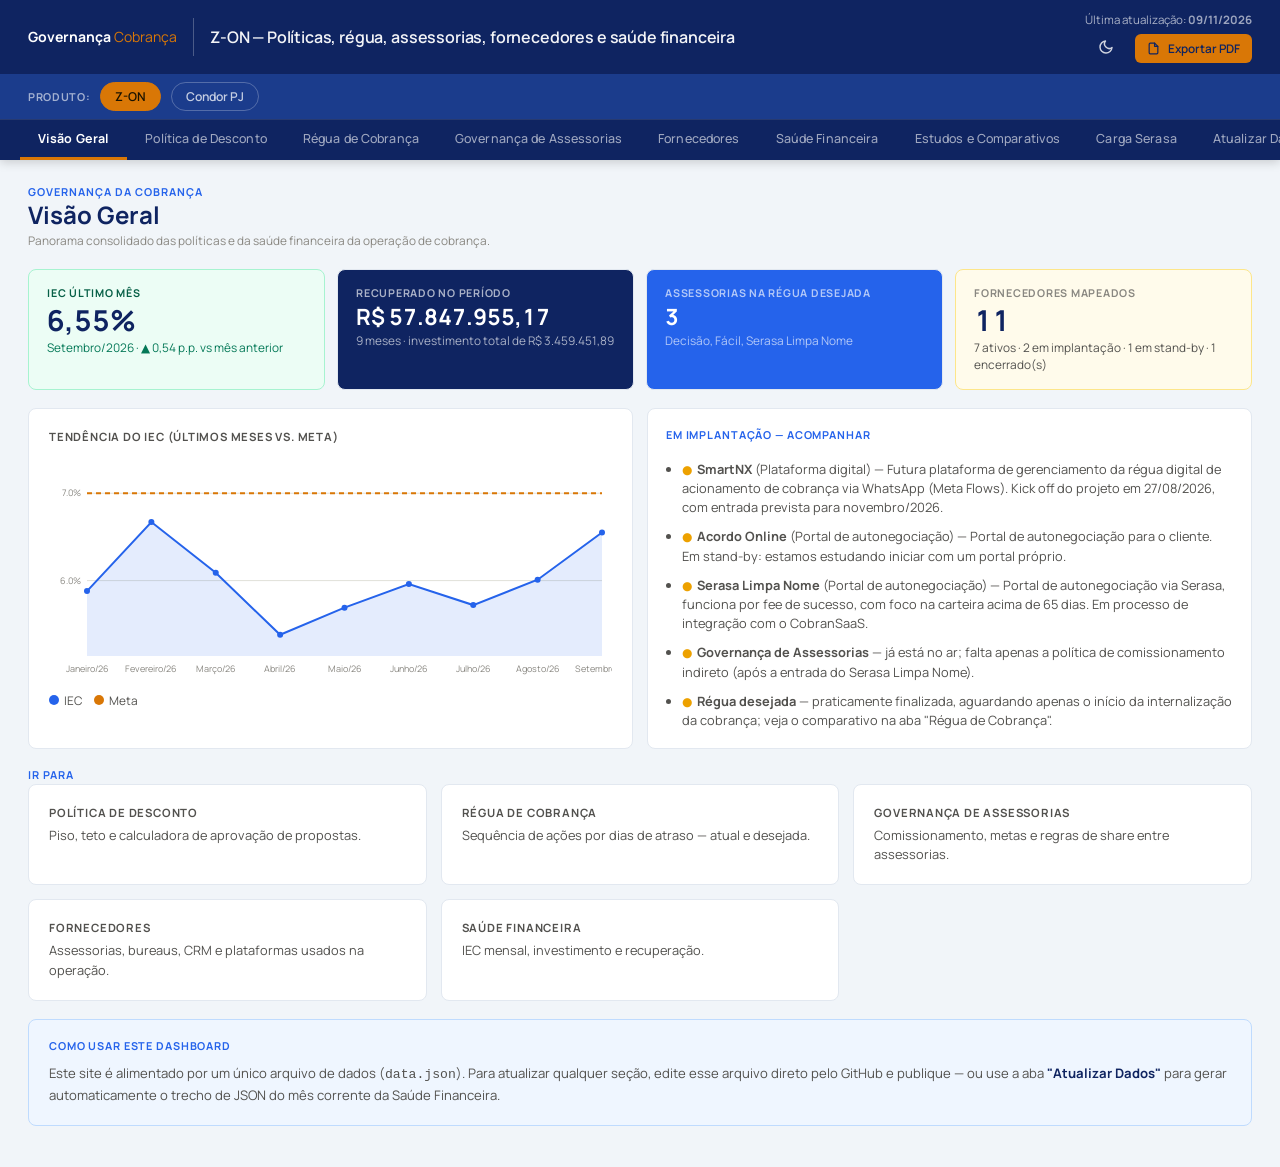
==== commit ac9a5987: "Saída da Ciclo e novo Perde e Ganha de 2 players (duelo trimestral, zona de equilíbrio); share 181+ " ====
--- a/index.html
+++ b/index.html
@@ -40,10 +40,10 @@
   .status-pill.em_implantacao{background:#FFFBEB;color:#92400E;}
   .cg-grid{display:grid;grid-template-columns:repeat(auto-fit,minmax(190px,1fr));gap:10px;margin:10px 0;} .cg-grid label{display:block;font-size:.72rem;color:var(--ink-muted);margin-bottom:3px;} .cg-grid select,.cg-grid input{width:100%;padding:6px 8px;border:1px solid var(--gridline);border-radius:4px;background:var(--surface-card);color:var(--ink-primary);font:inherit;font-size:.85rem;}
   .delta-up{color:#15803D;font-weight:700;} .delta-down{color:#B91C1C;font-weight:700;} body.dark .delta-up{color:#4ADE80;} body.dark .delta-down{color:#F87171;}
-  .status-pill.stand_by{background:#F1F5F9;color:#475569;}
+  .status-pill.stand_by,.status-pill.encerrado{background:#F1F5F9;color:#475569;}
   body.dark .status-pill.ativo{background:#0f2d1a;color:#6ee7b7;}
   body.dark .status-pill.em_implantacao{background:#2d2008;color:#F59E0B;}
-  body.dark .status-pill.stand_by{background:#1e293b;color:#94A3B8;}
+  body.dark .status-pill.stand_by,body.dark .status-pill.encerrado{background:#1e293b;color:#94A3B8;}
 
   .regua-track{display:flex;flex-direction:column;gap:0;border-left:2px solid var(--gridline);margin-left:8px;}
   .regua-step{position:relative;padding:10px 0 10px 22px;border-bottom:1px dashed var(--gridline);}
@@ -897,6 +897,7 @@
   const ativos = fornecedores.filter(f=>f.status==='ativo').length;
   const implantacao = fornecedores.filter(f=>f.status==='em_implantacao').length;
   const standBy = fornecedores.filter(f=>f.status==='stand_by').length;
+  const encerrados = fornecedores.filter(f=>f.status==='encerrado').length;
   const recupAcumulada = meses.reduce((s,m)=>s+m.recuperacao, 0);
   const investAcumulado = meses.reduce((s,m)=>s+m.investimentoTotal, 0);
   const assessoriasDesejada = (p.regua && (p.regua.desejada || p.regua.atual || {}).assessoriasAtivas) || [];
@@ -907,7 +908,7 @@
       : {label:'IEC último mês', value:'—', sub:'Saúde financeira ainda não configurada', cls:'red'},
     {label:'Recuperado no período', value: temSaude ? brl(recupAcumulada) : '—', sub: temSaude ? (meses.length + ' meses · investimento total de ' + brl(investAcumulado)) : '—', cls:'navy'},
     {label: p.regua && !p.regua.desejada ? 'Assessorias na régua atual' : 'Assessorias na régua desejada', value: assessoriasDesejada.length || '—', sub: assessoriasDesejada.join(', ') || 'Régua ainda não configurada', cls:'blue'},
-    {label:'Fornecedores mapeados', value: fornecedores.length, sub: fornecedores.length ? (ativos + ' ativos · ' + implantacao + ' em implantação' + (standBy ? ' · ' + standBy + ' em stand-by' : '')) : 'Nenhum fornecedor cadastrado ainda', cls:'gold'},
+    {label:'Fornecedores mapeados', value: fornecedores.length, sub: fornecedores.length ? (ativos + ' ativos · ' + implantacao + ' em implantação' + (standBy ? ' · ' + standBy + ' em stand-by' : '') + (encerrados ? ' · ' + encerrados + ' encerrado(s)' : '')) : 'Nenhum fornecedor cadastrado ainda', cls:'gold'},
   ];
   document.getElementById('visaoKpis').innerHTML = kpis.map(k=>`
     <div class="kpi-card ${k.cls}">
@@ -2120,7 +2121,7 @@
       <div class="provider-name">${f.nome}</div>
       <div class="provider-cat">${f.categoria}</div>
       ${f.topicos && f.topicos.length ? `<ul class="provider-topicos">${f.topicos.map(t=>`<li><strong>${t.label}:</strong> ${t.valor}</li>`).join('')}</ul>` : `<div class="provider-papel">${f.papel}</div>`}
-      <span class="status-pill ${f.status}">${f.status==='ativo'?'Ativo':f.status==='stand_by'?'Em stand-by':'Em implantação'}</span>
+      <span class="status-pill ${f.status}">${f.status==='ativo'?'Ativo':f.status==='stand_by'?'Em stand-by':f.status==='encerrado'?'Encerrado':'Em implantação'}</span>
     </div>`).join('') : emptyState('Cadastre os fornecedores deste produto no data.json (chave "fornecedores") para preencher esta aba.');
 }
 
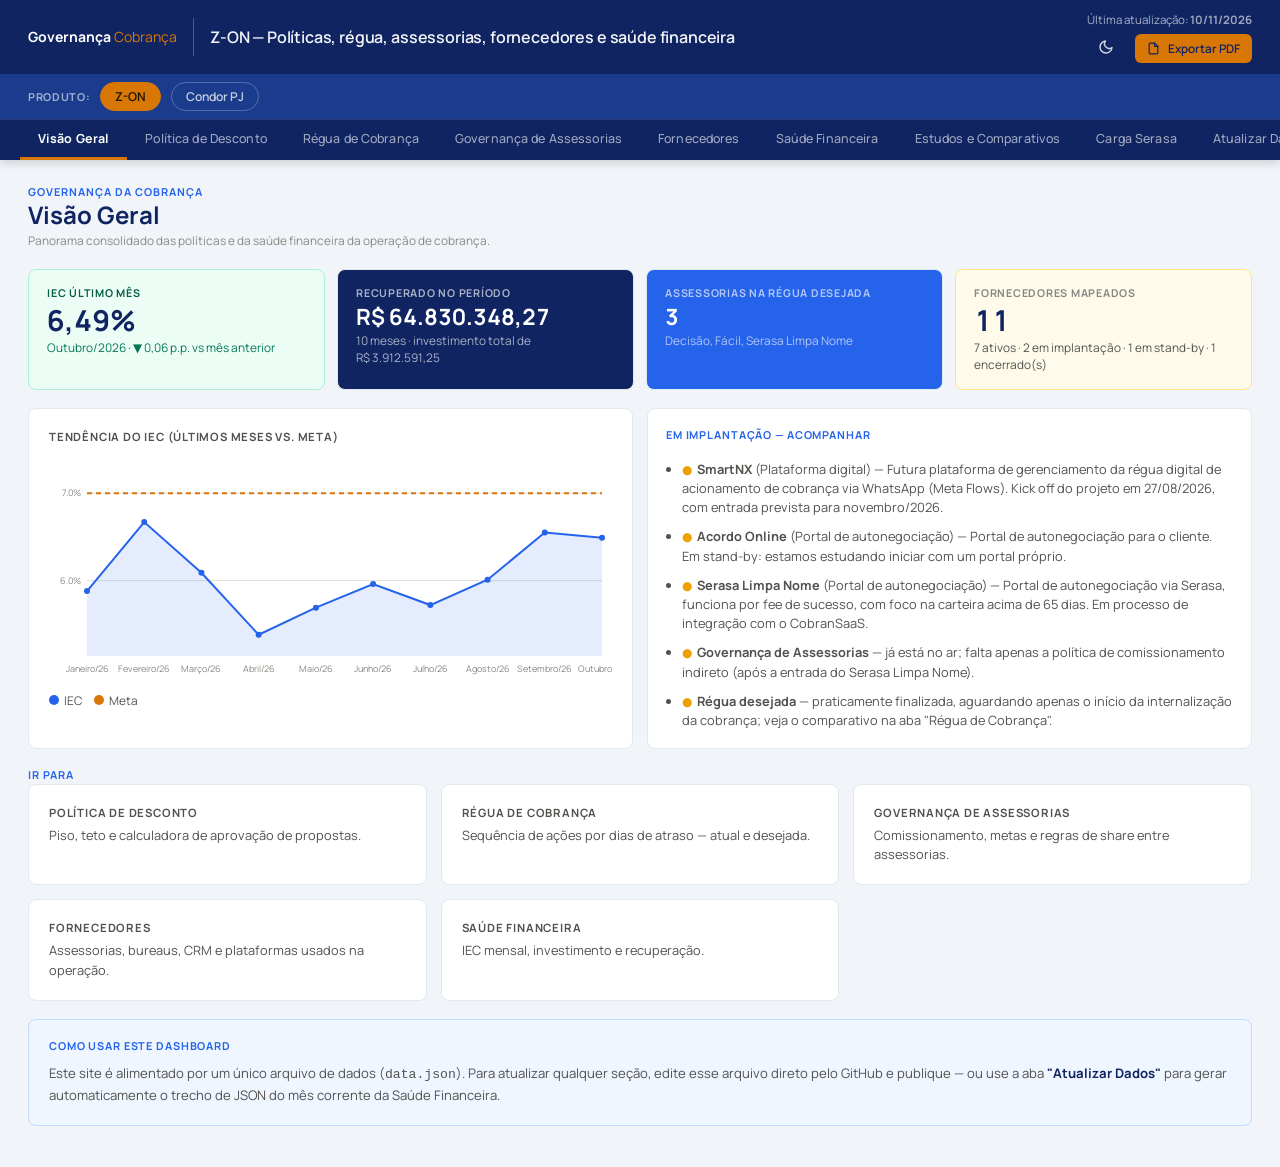
==== commit 840c73d2: "Saúde Financeira: tabela legível (meses curtos, 1ª coluna fixa, zeros como traço) Co-Authored-By: Cl" ====
--- a/index.html
+++ b/index.html
@@ -115,6 +115,11 @@
   body.dark .criteria-item.base .tag{background:#1e293b;border-color:#334155;}
   body.dark .criteria-item.turbo{border-color:#1f4a2e;background:#0f2d1a;}
   body.dark .criteria-item.plus{border-color:#5c4413;background:#3a2a0a;}
+/* Saúde Financeira: tabela larga (1 coluna por mês) — 1ª coluna fixa, sem quebra de linha */
+#tblSaude{font-size:.82rem;}
+#tblSaude th,#tblSaude td{white-space:nowrap;padding:8px 12px;text-align:right;}
+#tblSaude th:first-child,#tblSaude td:first-child{text-align:left;position:sticky;left:0;z-index:1;background:var(--surface-card);box-shadow:1px 0 0 var(--border,#e2e8f0);}
+#tblSaude th:first-child{background:var(--brand-navy,#0F2461);color:#fff;z-index:2;}
 </style>
 </head>
 <body>
@@ -2184,7 +2189,8 @@
     <div class="kpi-card"><div class="kpi-label">Recuperação — ${ultimo.mes}</div><div class="kpi-value" style="font-size:1.3rem;">${brl(ultimo.recuperacao)}</div></div>
   `;
 
-  const labels = sf.meses.map(m=>m.mes.replace('/2026','/26'));
+  const mesCurto = m => m.replace(/^([^/]{3})[^/]*\/20(\d\d)$/,'$1/$2');
+  const labels = sf.meses.map(m=>mesCurto(m.mes));
 
   drawLineChart('chartIec', labels, [
     { data: sf.meses.map(m=>m.iec), color:'#2563EB', label:'IEC', fill:true, fmt:v=>v.toFixed(2).replace('.',',')+'%' },
@@ -2198,10 +2204,10 @@
 
   const tdSel = i => i===idxSelecionado ? ' class="mes-sel"' : '';
   document.getElementById('tblSaude').innerHTML = `
-    <thead><tr><th style="text-align:left">Linha</th>${sf.meses.map((m,i)=>`<th${tdSel(i)}>${m.mes}</th>`).join('')}</tr></thead>
+    <thead><tr><th style="text-align:left">Linha</th>${sf.meses.map((m,i)=>`<th${tdSel(i)}>${mesCurto(m.mes)}</th>`).join('')}</tr></thead>
     <tbody>
-      ${sf.linhasInvestimento.map(linha=>`<tr><td>${linha}</td>${sf.meses.map((m,i)=>`<td${tdSel(i)}>${brl(m.investimentoPorLinha[linha]||0)}</td>`).join('')}</tr>`).join('')}
-      <tr style="font-weight:700;background:#F0F6FF;"><td>Investimento total</td>${sf.meses.map((m,i)=>`<td${tdSel(i)}>${brl(m.investimentoTotal)}</td>`).join('')}</tr>
+      ${sf.linhasInvestimento.map(linha=>`<tr><td>${linha}</td>${sf.meses.map((m,i)=>`<td${tdSel(i)}>${m.investimentoPorLinha[linha]?brl(m.investimentoPorLinha[linha]):'–'}</td>`).join('')}</tr>`).join('')}
+      <tr style="font-weight:700;background:#F0F6FF;"><td style="background:#F0F6FF;color:#0F2461">Investimento total</td>${sf.meses.map((m,i)=>`<td${tdSel(i)}>${brl(m.investimentoTotal)}</td>`).join('')}</tr>
       <tr style="font-weight:700;"><td>Recuperação</td>${sf.meses.map((m,i)=>`<td${tdSel(i)}>${brl(m.recuperacao)}</td>`).join('')}</tr>
       <tr style="font-weight:700;color:#2563EB;"><td>IEC</td>${sf.meses.map((m,i)=>`<td${tdSel(i)}>${pct(m.iec)}</td>`).join('')}</tr>
     </tbody>`;
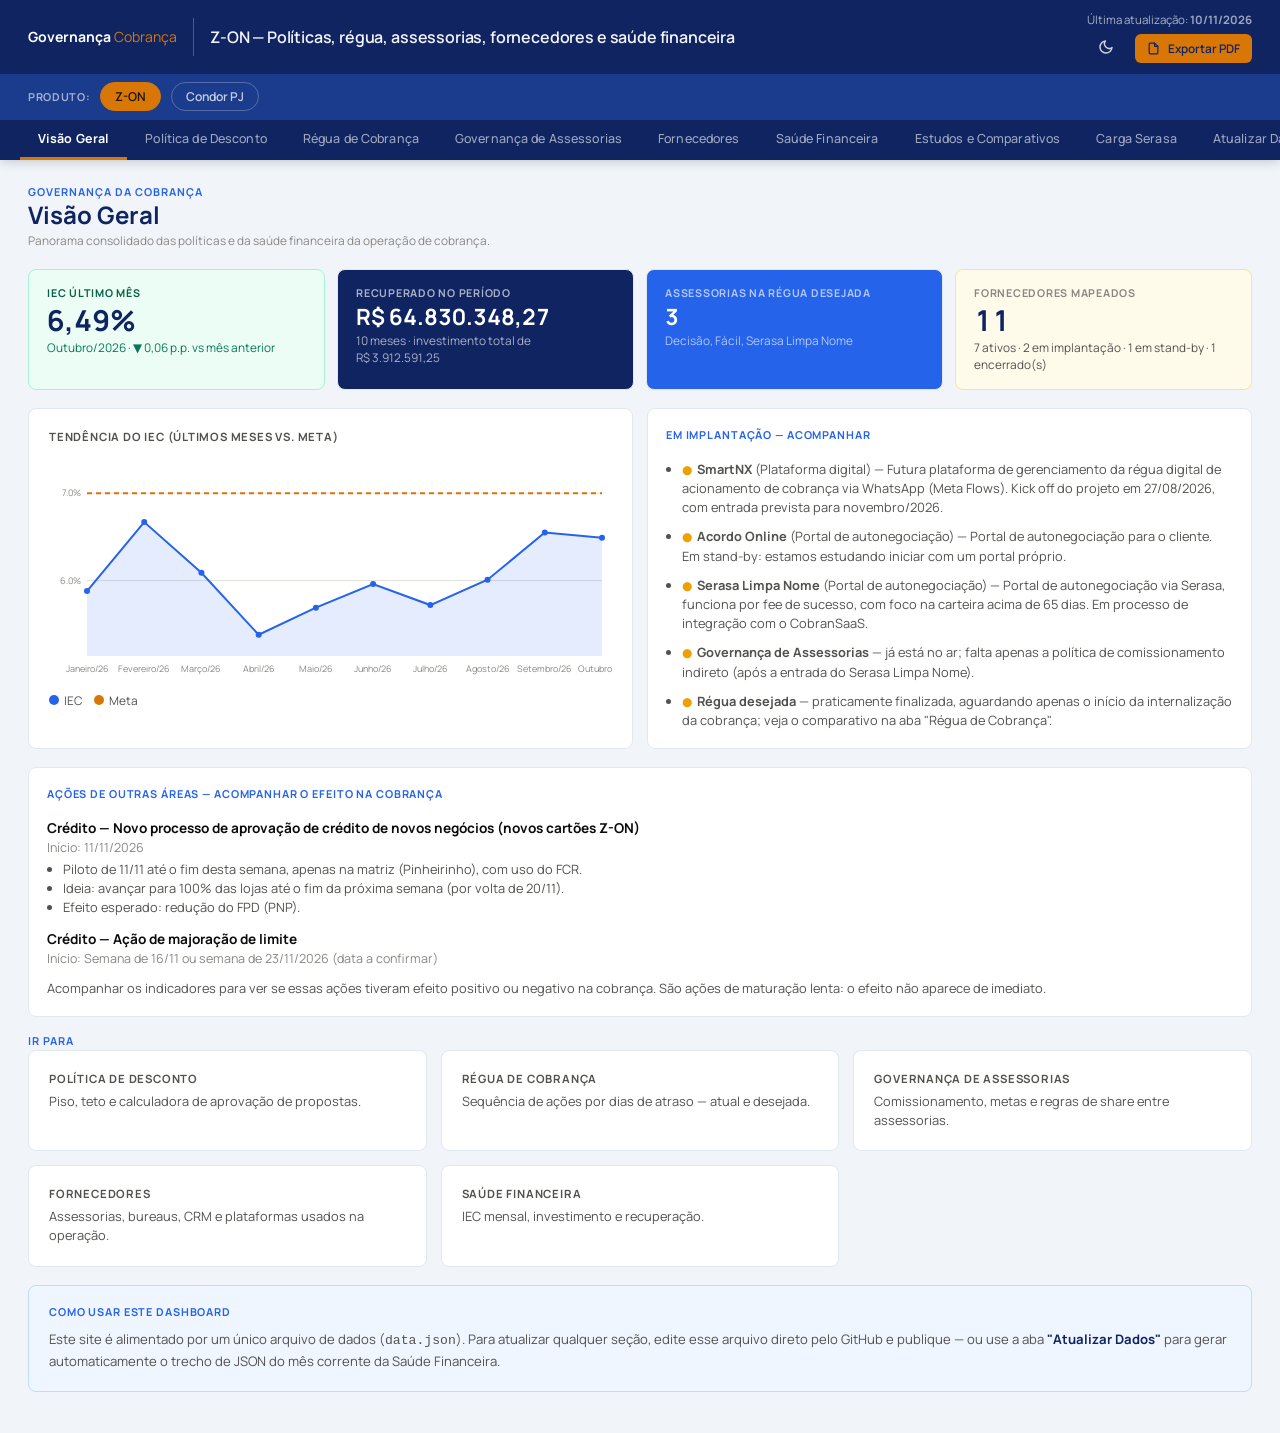
==== commit ce47c05c: "Visão Geral: ações de Crédito (novo processo de aprovação e majoração de limite) Co-Authored-By: Cla" ====
--- a/index.html
+++ b/index.html
@@ -177,6 +177,11 @@
     </div>
   </div>
 
+  <div class="insight-panel" id="visaoAcoesBloco" style="display:none;margin-bottom:16px;">
+    <div class="insight-title">Ações de outras áreas — acompanhar o efeito na cobrança</div>
+    <div id="visaoAcoes"></div>
+  </div>
+
   <p class="sec-label" style="margin-top:6px;">Ir para</p>
   <div class="chart-grid" id="visaoAtalhos"></div>
 
@@ -946,6 +951,15 @@
     <ul style="margin:0 0 0 16px;padding:0;display:flex;flex-direction:column;gap:10px;">
       ${pendencias.map(pd=>`<li class="dot-y" style="font-weight:400;font-size:.8rem;line-height:1.5;color:var(--ink-secondary);">${pd}</li>`).join('')}
     </ul>` : '<p style="font-size:.8rem;color:var(--ink-muted);">Nada em implantação registrado para este produto.</p>';
+
+  const acoes = p.acoesOutrasAreas || [];
+  document.getElementById('visaoAcoesBloco').style.display = acoes.length ? '' : 'none';
+  document.getElementById('visaoAcoes').innerHTML = acoes.map(a=>`
+    <div style="margin-bottom:12px;">
+      <div style="font-size:.85rem;font-weight:700;color:var(--ink-primary);">${a.area} — ${a.titulo}</div>
+      <div style="font-size:.78rem;color:var(--ink-muted);margin:2px 0 4px;">Início: ${a.inicio}</div>
+      ${(a.itens||[]).length ? `<ul style="margin:0 0 0 16px;padding:0;font-size:.8rem;line-height:1.5;color:var(--ink-secondary);">${a.itens.map(i=>`<li>${i}</li>`).join('')}</ul>` : ''}
+    </div>`).join('') + (p.acoesOutrasAreasNota ? `<p style="font-size:.8rem;line-height:1.5;color:var(--ink-secondary);margin:0;">${p.acoesOutrasAreasNota}</p>` : '');
 
   const atalhos = [
     {tab:'desconto', titulo:'Política de Desconto', desc:'Piso, teto e calculadora de aprovação de propostas.'},
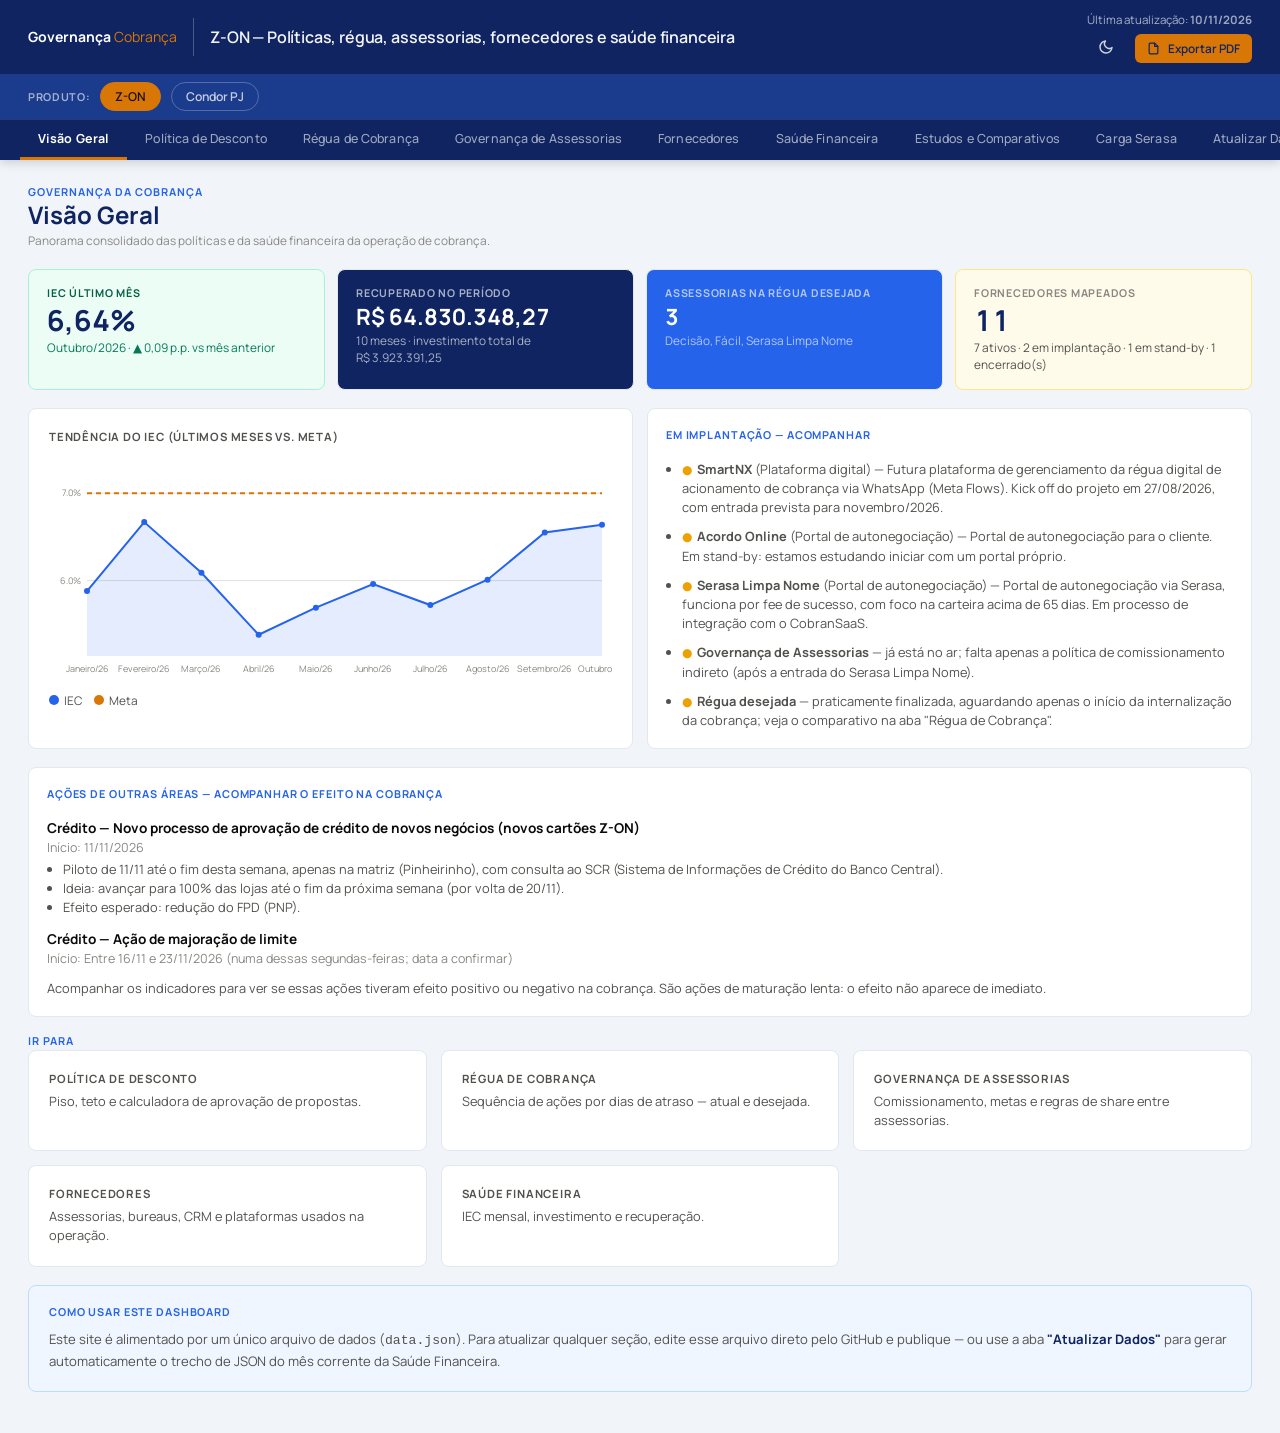
==== commit 13e045d1: "Calculadora: alerta da proposta na próxima faixa de desconto Co-Authored-By: Claude Sonnet 5.5 <nore" ====
--- a/index.html
+++ b/index.html
@@ -1466,6 +1466,9 @@
 .modo-info{font-size:10.5px;color:#8a6415;background:var(--gold-soft);padding:7px 9px;border-radius:3px;margin-top:8px;line-height:1.5;}
 .compare{font-size:11.5px;color:var(--slate);line-height:1.5;margin:-10px 0 18px;padding:9px 12px;border:1px dashed var(--line);border-radius:4px;}
 .compare b{color:var(--ink);}
+.prox{font-size:11.5px;line-height:1.5;margin:-10px 0 18px;padding:9px 12px;border:1px solid var(--line);border-left-width:4px;border-radius:4px;}
+.prox b{color:var(--ink);}
+.prox.ok{border-left-color:var(--teal);background:var(--teal-soft);} .prox.warn{border-left-color:var(--gold);background:var(--gold-soft);} .prox.bad{border-left-color:var(--crimson);background:var(--crimson-soft);}
 .calc-panel{display:none;}
 .calc-panel.active{display:block;}
 .explain-card{max-width:960px;margin:0 auto;padding:20px;}
@@ -1542,6 +1545,7 @@
     <div class="band-label" id="bandLabel"></div>
     <div class="verdict" id="verdict"><div class="dot"></div><div class="txt"><strong id="vTitle"></strong><span id="vDesc"></span></div></div>
     <div class="compare" id="compare" style="display:none"></div>
+    <div class="prox" id="prox" style="display:none"></div>
     <div class="rulers">
       <div class="ruler-block"><div class="rlabel"><span>Principal <span class="sub">(referência da decisão)</span></span><span class="sub" id="pRange"></span></div><div class="track" id="trackPrincipal" style="margin-bottom:48px;"></div></div>
       <div class="ruler-block"><div class="rlabel"><span>Mora <span class="sub">(contexto)</span></span><span class="sub" id="mRange"></span></div><div class="track" id="trackMora" style="margin-bottom:30px;"></div></div>
@@ -1686,6 +1690,15 @@
     const O = (modo === 'nova') ? lAtual : lNova, Vo = veredito(proposed, O.floorP, O.ceilP, dias, O.nome);
     const cmp = document.getElementById('compare'); cmp.style.display = '';
     cmp.innerHTML = 'Mesma proposta na <b>'+(modo==='nova'?'política anterior':'política vigente')+'</b>: piso '+O.floorP.toFixed(1)+'% &middot; teto '+O.ceilP.toFixed(1)+'% &rarr; <b>'+Vo.title+'</b>';
+    // alerta: a mesma proposta na PRÓXIMA faixa de atraso (caso perto da virada: melhor esperar do que forçar a atual)
+    const px = document.getElementById('prox'), idx = NOVA.bandas.findIndex(r => dias >= r.diasDe && dias <= r.diasAte), nb = NOVA.bandas[idx + 1];
+    if(modo === 'nova' && idx >= 0 && nb){
+      const Ln = limNova(nb.diasDe, n, margem, aperto), Vn = veredito(proposed, Ln.floorP, Ln.ceilP, nb.diasDe, 'próxima faixa'), falta = nb.diasDe - dias;
+      const okN = Vn.status === 'ok', okA = V.status === 'ok';
+      const q = okN ? (okA ? 'também seria aprovada' : '<b>poderia ser aprovada</b>') : Vn.status === 'warn' ? 'ficaria na <b>faixa limite</b> (avaliar)' : '<b>não seria aprovada</b> nem lá';
+      px.className = 'prox ' + Vn.status; px.style.display = '';
+      px.innerHTML = 'Próxima faixa (<b>' + nb.diasDe + '&ndash;' + (nb.diasAte >= 99999999 ? '&infin;' : nb.diasAte) + ' dias</b>, em <b>' + falta + ' dia' + (falta === 1 ? '' : 's') + '</b>): piso ' + Ln.floorP.toFixed(1) + '% &middot; teto ' + Ln.ceilP.toFixed(1) + '% &rarr; com ' + proposed.toFixed(1) + '% a proposta ' + q + '.';
+    } else px.style.display = 'none';
     document.getElementById('advNovaHint').style.display = modo === 'nova' ? '' : 'none';
     const info = document.getElementById('modoInfo'); info.style.display = modo === 'nova' ? '' : 'none';
     info.textContent = modo === 'nova' ? NOVA.descricao : '';
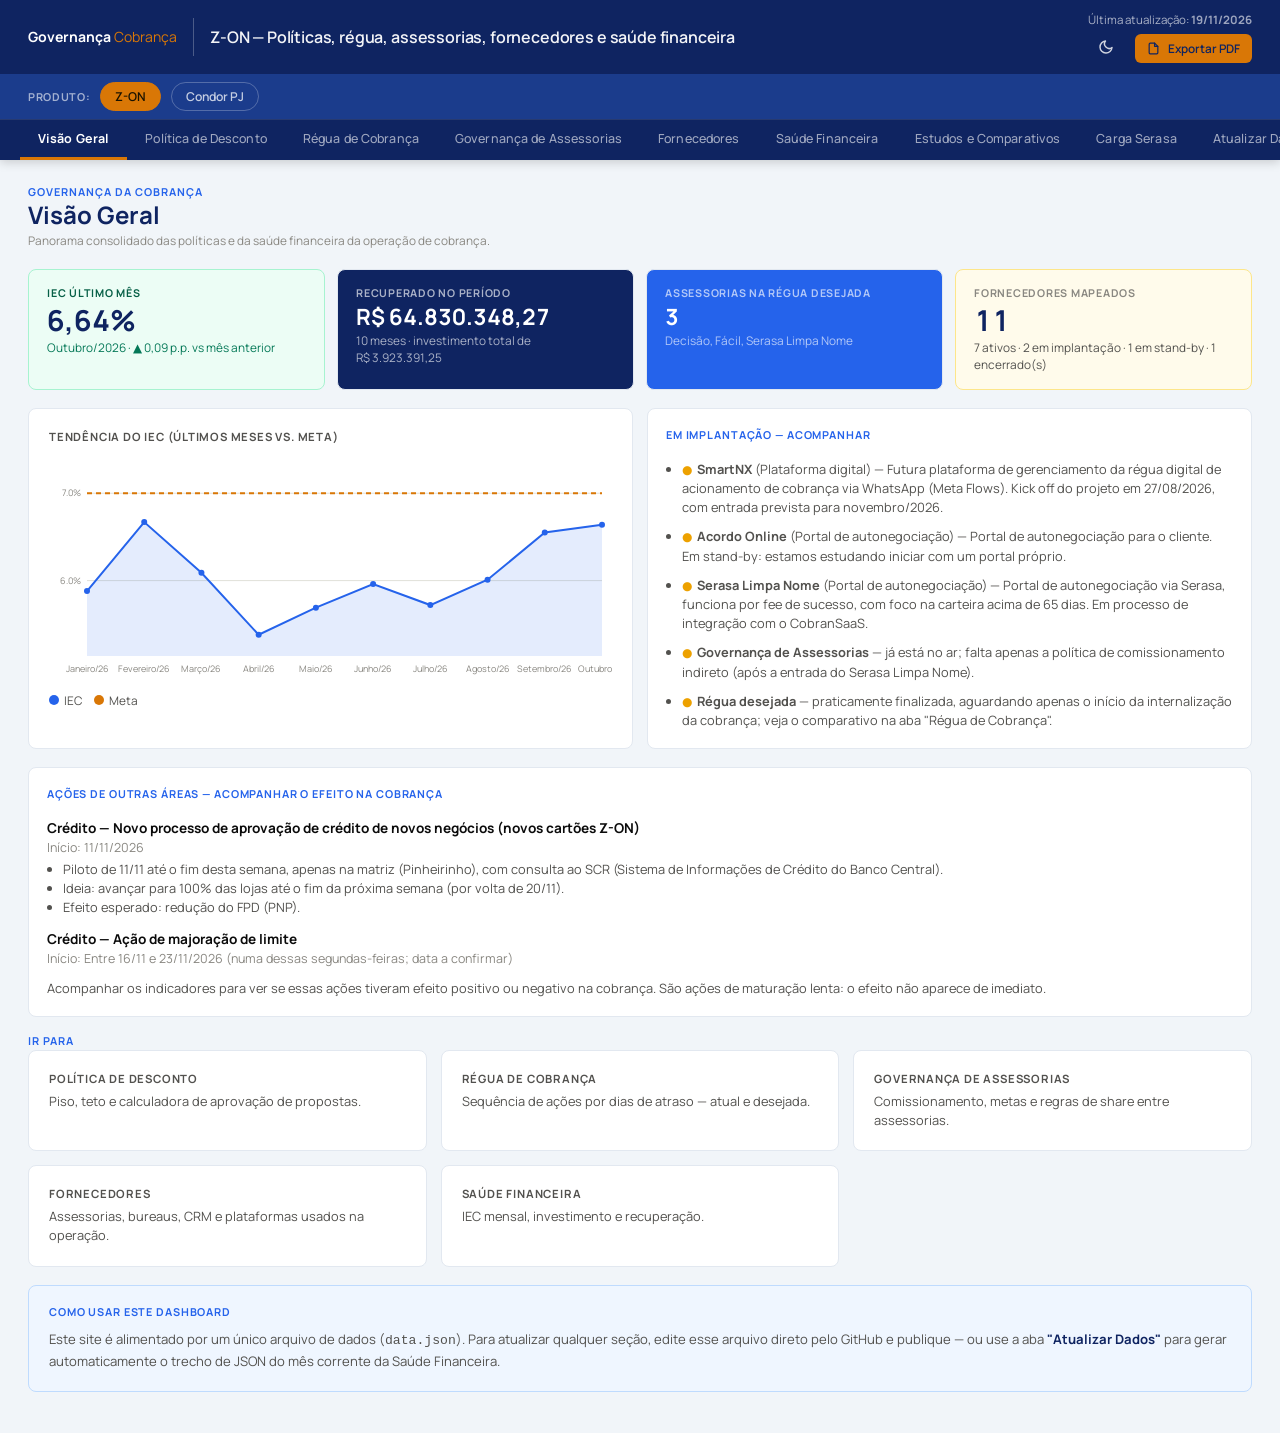
==== commit 4d877ff0: "Campanhas Pré Black Friday (20-26/11) e Black Friday (27/11) + exceção na calculadora - data.json: d" ====
--- a/index.html
+++ b/index.html
@@ -1312,16 +1312,19 @@
   const hojeC = new Date(); hojeC.setHours(0,0,0,0);
   document.getElementById('descontoVista-campanhas').innerHTML = camps.map(c=>{
     const status = hojeC < dt(c.vigenciaInicio) ? 'Agendada' : hojeC <= dt(c.vigenciaFim) ? 'Em andamento' : 'Encerrada';
+    const dois = c.tabela.some(r => r.parcelado7a12 != null);   // campanha com 2x–6x e 7x–12x separados (Pré/Black Nov/26)
+    const rot = c.rotuloVigente || 'política da época';
+    const par = (v, w) => dois ? `<td class="${w}">${pc(v.a)}</td><td class="${w}">${pc(v.b)}</td>` : `<td class="${w}">${pc(v.a)}</td>`;
     return `
-      <div class="callout callout-info" style="margin-bottom:14px;"><span class="callout-label">${c.nome} · ${status} · ${c.vigenciaInicio} a ${c.vigenciaFim}</span><p>${c.descricao}</p></div>
+      <div class="callout callout-info" style="margin-bottom:14px;"><span class="callout-label">${c.nome} · ${status} · ${c.vigenciaInicio === c.vigenciaFim ? c.vigenciaInicio : c.vigenciaInicio + ' a ' + c.vigenciaFim}</span><p>${c.descricao}</p></div>
       <div class="table-card">
-        <div class="table-card-header"><strong>Desconto pré-aprovado por faixa de atraso (campanha × política vigente na época)</strong></div>
+        <div class="table-card-header"><strong>Desconto pré-aprovado por faixa de atraso (campanha × ${rot})</strong></div>
         <div class="table-scroll"><table>
-          <thead><tr><th style="text-align:left">Faixa</th><th>À vista (campanha)</th><th>Parcelado único (campanha)</th><th>À vista (política da época)</th><th>Parcelado (política da época)</th></tr></thead>
-          <tbody>${c.tabela.map(r=>`<tr><td>${r.faixa}</td><td class="td-gold">${pc(r.avista)}</td><td class="td-gold">${pc(r.parcelado)}</td><td class="td-muted">${pc(r.vigenteAvista)}</td><td class="td-muted">${pc(r.vigenteParcelado)}</td></tr>`).join('')}</tbody>
+          <thead><tr><th style="text-align:left">Faixa</th><th>À vista (campanha)</th>${dois ? '<th>Parcelado 2x a 6x (campanha)</th><th>Parcelado 7x a 12x (campanha)</th>' : '<th>Parcelado único (campanha)</th>'}<th>À vista (${rot})</th>${dois ? `<th>Parcelado 2x a 6x (${rot})</th><th>Parcelado 7x a 12x (${rot})</th>` : `<th>Parcelado (${rot})</th>`}</tr></thead>
+          <tbody>${c.tabela.map(r=>`<tr><td>${r.faixa}${r.encargos != null ? `<br><span style="font-size:.72rem;color:var(--ink-muted);">mora e multa perdoadas: ${pc(r.encargos)} (política: ${pc(r.vigenteEncargos)})</span>` : ''}</td><td class="td-gold">${pc(r.avista)}</td>${par({a: r.parcelado, b: r.parcelado7a12}, 'td-gold')}<td class="td-muted">${pc(r.vigenteAvista)}</td>${par({a: r.vigenteParcelado, b: r.vigenteParcelado7a12}, 'td-muted')}</tr>`).join('')}</tbody>
         </table></div>
       </div>
-      <p class="note" style="font-size:.78rem;color:var(--ink-muted);margin:8px 0 14px;">Política da época (anterior a 02/11/2026): nas faixas com mais de uma banda (181–360 e 361–720 dias) aparece a média das bandas.</p>
+      <p class="note" style="font-size:.78rem;color:var(--ink-muted);margin:8px 0 14px;">${c.notaTabela || 'Política da época (anterior a 02/11/2026): nas faixas com mais de uma banda (181–360 e 361–720 dias) aparece a média das bandas.'}</p>
       <div class="table-card" style="padding:18px;">
         <div class="table-card-header" style="padding:0 0 10px;border:none;"><strong>Regras da campanha</strong></div>
         <ul style="margin:0;padding-left:18px;font-size:.85rem;line-height:1.7;">${c.regras.map(r=>`<li>${r}</li>`).join('')}</ul>
@@ -1421,18 +1424,18 @@
 }
 
 // campanha vigente/mais recente de desconto.campanhas[] no formato que a calculadora usa (datas ISO, faixa em dias, regra curta)
+// Devolve TODAS as campanhas (lista); a calculadora escolhe a da data de quem abre: a vigente, senão a próxima, senão a última.
 function campanhaParaCalculadora(camps){
-  const c = (camps || [])[camps ? camps.length - 1 : 0];
-  if(!c || !c.tabela) return null;
   const iso = br => br.split('/').reverse().join('-');
-  return {nome: c.nome, vigenciaInicio: iso(c.vigenciaInicio), vigenciaFim: iso(c.vigenciaFim),
-    regras: 'Vale para acordo com entrada vencendo em até D+5 da data do acordo e até ' + c.vigenciaFim.slice(0, 5) + '; quebrou, sem nova aprovação. Mora e multa seguem a política.',
-    bandas: c.tabela.map(r => { const n = String(r.faixa).match(/\d+/g) || []; return {diasDe: +n[0], diasAte: n[1] ? +n[1] : 99999999, avista: r.avista, parcelado: r.parcelado}; })};
+  const l = (camps || []).filter(c => c && c.tabela).map(c => ({nome: c.nome, nomeCurto: c.nomeCurto || '', vigenciaInicio: iso(c.vigenciaInicio), vigenciaFim: iso(c.vigenciaFim),
+    regras: c.regraCalc || ('Vale para acordo com entrada vencendo em até D+5 da data do acordo e até ' + c.vigenciaFim.slice(0, 5) + '; quebrou, sem nova aprovação. Mora e multa seguem a política.'),
+    bandas: c.tabela.map(r => { const n = String(r.faixa).match(/\d+/g) || []; return {diasDe: +n[0], diasAte: n[1] ? +n[1] : 99999999, avista: r.avista, parcelado: r.parcelado, parcelado7a12: r.parcelado7a12 != null ? r.parcelado7a12 : null, encargos: r.encargos != null ? r.encargos : null}; })}));
+  return l.length ? l : null;
 }
 function buildCalcHtml(oficial, agressiva, meta, nova, camp){
   meta = meta || {};
   nova = (nova && nova.bandas && nova.bandas.length) ? nova : null;
-  camp = (camp && camp.bandas && camp.bandas.length) ? camp : null;
+  camp = (Array.isArray(camp) && camp.length) ? camp : null;
   const produto = meta.produto || '';
   const ultimaAtualizacao = dataBR(meta.ultimaAtualizacao);
   const titulo = 'Calculadora de Aprovação de Negociação' + (produto ? ' — ' + produto : '');
@@ -1606,7 +1609,14 @@
   ml.textContent = 'proposta '+proposed.toFixed(1)+'%'; el.appendChild(ml);
 }
 const NOVA = ${JSON.stringify(nova)};
-const CAMP = ${JSON.stringify(camp)};
+const CAMPS = ${JSON.stringify(camp)};
+// campanha da data de quem abre: a vigente; senão a próxima a começar; senão a última
+function escolherCamp(l){
+  if(!l) return null;
+  const h = new Date(), ini = c => new Date(c.vigenciaInicio + 'T00:00:00'), fim = c => new Date(c.vigenciaFim + 'T23:59:59');
+  return l.find(c => h >= ini(c) && h <= fim(c)) || l.filter(c => h < ini(c)).sort((a, b) => ini(a) - ini(b))[0] || l[l.length - 1];
+}
+const CAMP = escolherCamp(CAMPS);
 function dataBR(s){ return s.split('-').reverse().join('/'); }
 let modo = 'nova';
 // campanha pré-aprovada: valor único para qualquer nº de parcelas (2x a 12x); só vale dentro da vigência
@@ -1618,7 +1628,7 @@
 function campLimite(dias, n){
   if(!CAMP || campEstado() !== 'vigente' || !document.getElementById('campAtiva').checked) return null;
   const b = CAMP.bandas.find(r => dias >= r.diasDe && dias <= r.diasAte);
-  return b ? (n <= 1 ? b.avista : b.parcelado) : null;
+  return b ? (n <= 1 ? b.avista : (n >= 7 && b.parcelado7a12 != null ? b.parcelado7a12 : b.parcelado)) : null;
 }
 function limAtual(dias, n, margem, aperto){
   const oBand = findBand(OFICIAL, dias), aBand = findBand(AGRESSIVA, dias);
@@ -1659,21 +1669,23 @@
   const margem = Math.max(1, Math.min(100, parseFloat(document.getElementById('margem').value) || 90));
   const aperto = Math.max(0, Math.min(100, parseFloat(document.getElementById('aperto').value) || 0));
   const lAtual = limAtual(dias, n, margem, aperto), lNova = NOVA ? limNova(dias, n, margem, aperto) : null;
-  const L = (modo === 'nova' && lNova) ? lNova : lAtual;
+  let L = (modo === 'nova' && lNova) ? lNova : lAtual;
+  const lim = CAMP ? campLimite(dias, n) : null;
+  // com a campanha ligada a exceção sobe junto: mesmo acréscimo sobre o piso, no máximo 90% (ou o próprio teto, se já maior)
+  if(lim != null && lim > L.floorP) L = Object.assign({}, L, {ceilP: Math.min(L.ceilP + lim - L.floorP, Math.max(L.ceilP, 90))});
   let V = veredito(proposed, L.floorP, L.ceilP, dias, L.nome);
-  let lim = null;
   if(CAMP){
-    lim = campLimite(dias, n);
-    const ci = document.getElementById('campInfo'), est = campEstado();
-    document.getElementById('campRotulo').textContent = est === 'vigente' ? 'até ' + dataBR(CAMP.vigenciaFim) : est === 'encerrada' ? 'encerrada em ' + dataBR(CAMP.vigenciaFim) : 'a partir de ' + dataBR(CAMP.vigenciaInicio);
+    const ci = document.getElementById('campInfo'), est = campEstado(), cb = CAMP.bandas.find(r => dias >= r.diasDe && dias <= r.diasAte);
+    document.getElementById('campRotulo').textContent = (CAMP.nomeCurto ? CAMP.nomeCurto + ' · ' : '') + (est === 'vigente' ? 'até ' + dataBR(CAMP.vigenciaFim) : est === 'encerrada' ? 'encerrada em ' + dataBR(CAMP.vigenciaFim) : 'a partir de ' + dataBR(CAMP.vigenciaInicio));
     document.getElementById('campAtiva').disabled = est !== 'vigente';
     if(est !== 'vigente') document.getElementById('campAtiva').checked = false;
-    ci.textContent = lim == null ? (est === 'vigente' ? 'Sem desconto de campanha nesta faixa de atraso (vale a partir de 151 dias).' : '') :
-      'Libera até ' + lim.toFixed(1) + '% (' + (n <= 1 ? 'à vista' : 'parcelado ' + n + 'x') + ') nesta faixa. ' + CAMP.regras;
+    const enc = (cb && cb.encargos != null) ? ' Mora e multa: perdão de ' + cb.encargos + '% na campanha.' : '';
+    ci.textContent = lim == null ? (est === 'vigente' ? 'Sem desconto de campanha nesta faixa de atraso (vale a partir de ' + CAMP.bandas[0].diasDe + ' dias).' : '') :
+      (lim === 0 && enc ? 'Sem desconto de principal nesta faixa.' : 'Libera até ' + lim.toFixed(1) + '% (' + (n <= 1 ? 'à vista' : 'parcelado ' + n + 'x') + ') nesta faixa; a exceção sobe junto (teto ' + L.ceilP.toFixed(1) + '%).') + enc + ' ' + CAMP.regras;
     ci.style.display = ci.textContent ? '' : 'none';
     if(lim != null && proposed > L.floorP && proposed <= lim)
       V = {status:'ok', title:'Liberado — campanha pré-aprovada', desc:'O desconto pedido ('+proposed.toFixed(1)+'%) está dentro da campanha vigente até '+dataBR(CAMP.vigenciaFim)+' (limite '+lim.toFixed(1)+'%). '+CAMP.regras, caution:null};
-    else if(lim != null && proposed > lim && V.status !== 'ok') V.desc += ' A campanha libera até ' + lim.toFixed(1) + '% nesta faixa.';
+    else if(lim != null && proposed > lim && V.status !== 'ok') V.desc += ' A campanha libera até ' + lim.toFixed(1) + '% nesta faixa e a exceção sobe junto (teto ' + L.ceilP.toFixed(1) + '%).';
   }
   document.getElementById('bandLabel').innerHTML = 'Faixa aplicada &middot; '+L.label+' &nbsp;|&nbsp; parcelas <b>'+n+'x</b>';
   const vEl = document.getElementById('verdict'); vEl.className = 'verdict ' + V.status;
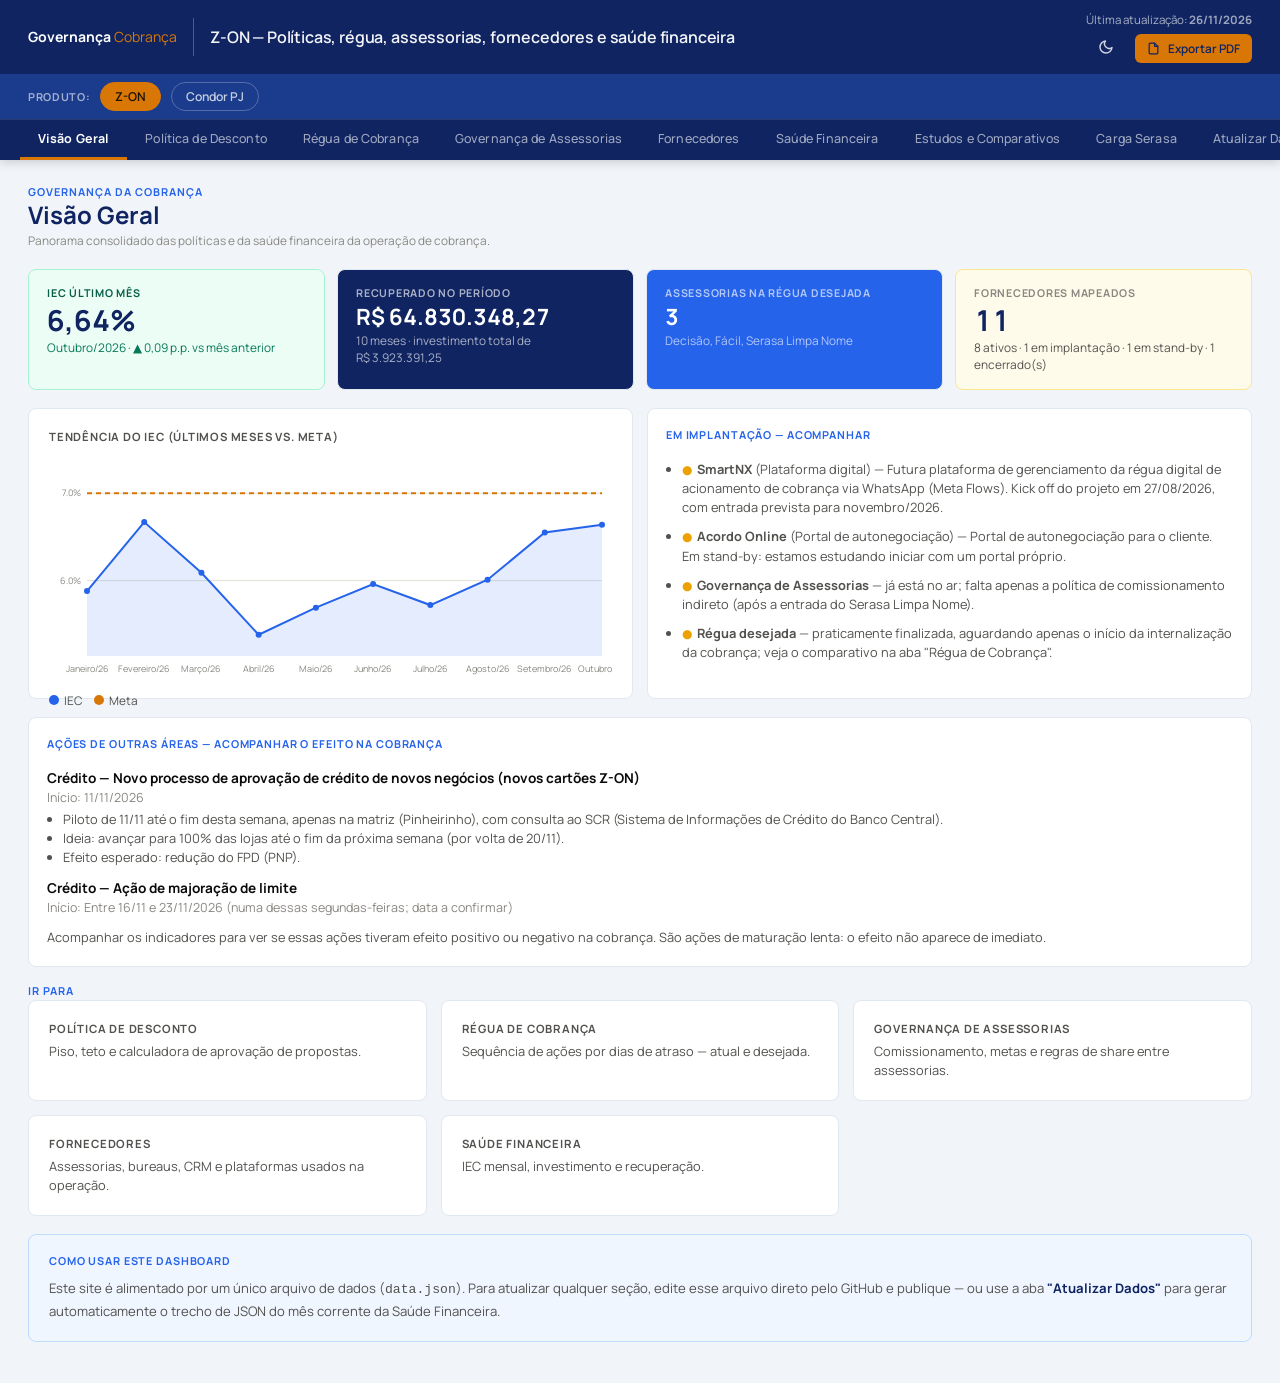
==== commit bace7c5a: "Z-ON: Serasa Limpa Nome como parceiro (181+ à vista) + tabela de comissão Co-Authored-By: Claude Son" ====
--- a/index.html
+++ b/index.html
@@ -356,6 +356,8 @@
         <div class="table-card-header"><strong>Comissão base por faixa de aging (100% da meta)</strong></div>
         <div class="table-scroll"><table id="tblComissaoBase"></table></div>
       </div>
+
+      <div class="table-card" id="comissaoSerasaCard" style="display:none;"></div>
 
       <div class="insight-panel">
         <div class="insight-title">Comissionamento indireto</div>
@@ -1288,8 +1290,16 @@
   if(sl){
     document.getElementById('descontoVista-serasa').innerHTML = `
       <div class="callout callout-info" style="margin-bottom:14px;"><span class="callout-label">${sl.status}</span><p>${sl.descricao}</p></div>
+      ${sl.vigente ? `<div class="table-card" style="margin-bottom:14px;">
+        <div class="table-card-header"><strong>${sl.vigente.titulo}</strong> <span class="td-muted" style="font-weight:400;">· em vigor desde ${sl.vigente.vigenciaInicio}</span></div>
+        <p style="font-size:.85rem;line-height:1.6;padding:10px 16px 0;">${sl.vigente.descricao}</p>
+        <div class="table-scroll"><table>
+          <thead><tr><th style="text-align:left">Dias de atraso</th><th>Desconto à vista (sobre o total)</th></tr></thead>
+          <tbody>${sl.vigente.faixas.map(r=>`<tr><td>${r.diasDe}${r.diasAte >= 99999 ? '+' : '–' + r.diasAte}</td><td class="td-gold">${pct(r.desconto,2)}</td></tr>`).join('')}</tbody>
+        </table></div>
+      </div>` : ''}
       <div class="table-card">
-        <div class="table-card-header"><strong>Desconto a cadastrar no Serasa por faixa de atraso (à vista, sobre o valor total atualizado)</strong></div>
+        <div class="table-card-header"><strong>${sl.vigente ? 'Referência: tradução do piso da política interna para o formato do Serasa (05/11/2026; de 181 dias em diante vale a tabela acima)' : 'Desconto a cadastrar no Serasa por faixa de atraso (à vista, sobre o valor total atualizado)'}</strong></div>
         <div class="table-scroll"><table>
           <thead><tr><th style="text-align:left">Dias de atraso</th><th>Política: desconto no principal</th><th>Política: desconto em juros e multa</th><th>Cadastrar no Serasa (sobre o total)</th></tr></thead>
           <tbody>${sl.faixas.map(r=>`<tr><td>${r.diasDe}${r.diasAte >= 99999 ? '+' : '–' + r.diasAte}</td><td class="td-muted">${pct(r.principal,2)}</td><td class="td-muted">${pct(r.encargos,2)}</td><td class="td-gold">${pct(r.serasa,2)}</td></tr>`).join('')}</tbody>
@@ -1310,8 +1320,11 @@
   const pc = v => String(v).replace('.', ',') + '%';
   const dt = br => { const [d, m, a] = br.split('/').map(Number); return new Date(a, m - 1, d); };
   const hojeC = new Date(); hojeC.setHours(0,0,0,0);
-  document.getElementById('descontoVista-campanhas').innerHTML = camps.map(c=>{
-    const status = hojeC < dt(c.vigenciaInicio) ? 'Agendada' : hojeC <= dt(c.vigenciaFim) ? 'Em andamento' : 'Encerrada';
+  const statusC = c => hojeC < dt(c.vigenciaInicio) ? 'Agendada' : hojeC <= dt(c.vigenciaFim) ? 'Em andamento' : 'Encerrada';
+  // submenu: uma campanha por vez; abre na que está em andamento, senão na próxima a começar, senão na última (mesma regra da calculadora)
+  const abre = Math.max(0, camps.findIndex(c => statusC(c) === 'Em andamento') >= 0 ? camps.findIndex(c => statusC(c) === 'Em andamento') : camps.findIndex(c => statusC(c) === 'Agendada') >= 0 ? camps.findIndex(c => statusC(c) === 'Agendada') : camps.length - 1);
+  const painelC = camps.map((c, i) => {
+    const status = statusC(c);
     const dois = c.tabela.some(r => r.parcelado7a12 != null);   // campanha com 2x–6x e 7x–12x separados (Pré/Black Nov/26)
     const rot = c.rotuloVigente || 'política da época';
     const par = (v, w) => dois ? `<td class="${w}">${pc(v.a)}</td><td class="${w}">${pc(v.b)}</td>` : `<td class="${w}">${pc(v.a)}</td>`;
@@ -1330,7 +1343,13 @@
         <ul style="margin:0;padding-left:18px;font-size:.85rem;line-height:1.7;">${c.regras.map(r=>`<li>${r}</li>`).join('')}</ul>
       </div>
       <p class="note" style="font-size:.78rem;color:var(--ink-muted);margin-top:8px;">${c.resultado || 'Resultado a divulgar após o encerramento da campanha.'}</p>`;
-  }).join('<hr style="margin:22px 0;border:none;border-top:1px solid var(--gridline);">');
+  }).map((h, i) => `<div class="camp-painel" data-i="${i}" style="display:${i === abre ? '' : 'none'};">${h}</div>`).join('');
+  const subC = `<div class="filter-row" id="campSub" style="margin-bottom:14px;">${camps.map((c, i) => `<button class="filter-btn${i === abre ? ' active' : ''}" data-i="${i}">${c.nomeCurto || c.nome} · ${statusC(c).toLowerCase()}</button>`).join('')}</div>`;
+  document.getElementById('descontoVista-campanhas').innerHTML = subC + painelC;
+  document.querySelectorAll('#campSub .filter-btn').forEach(b => b.addEventListener('click', () => {
+    document.querySelectorAll('#campSub .filter-btn').forEach(x => x.classList.toggle('active', x === b));
+    document.querySelectorAll('#descontoVista-campanhas .camp-painel').forEach(p => { p.style.display = (p.dataset.i === b.dataset.i) ? '' : 'none'; });
+  }));
 
   // política vigente (promovida em 02/11/2026); a anterior fica como histórico em desconto.anterior
   const pn = p.desconto.politicaVigente;
@@ -1952,6 +1971,15 @@
   }
 
   document.getElementById('comissaoIndireta').innerHTML = comissaoIndiretaHtml(a.comissaoIndireta);
+  const cs = a.comissaoSerasa, csEl = document.getElementById('comissaoSerasaCard');
+  csEl.style.display = cs ? '' : 'none';
+  if(cs) csEl.innerHTML = `
+    <div class="table-card-header"><strong>${cs.titulo}</strong></div>
+    <p style="font-size:.85rem;line-height:1.6;padding:10px 16px 0;">${cs.modelo}</p>
+    <div class="table-scroll"><table>
+      <thead><tr><th style="text-align:left">Idade da dívida</th><th>Comissão</th></tr></thead>
+      <tbody>${cs.faixas.map(c=>`<tr><td>${c.idade}</td><td class="td-blue">${pct(c.pct,0)}</td></tr>`).join('')}</tbody>
+    </table></div>`;
 
   document.getElementById('concorrencialTitulo').textContent = `Estrutura concorrencial (${a.concorrencial.numeroPlayers} players)`;
   document.getElementById('concorrencial').innerHTML = `
